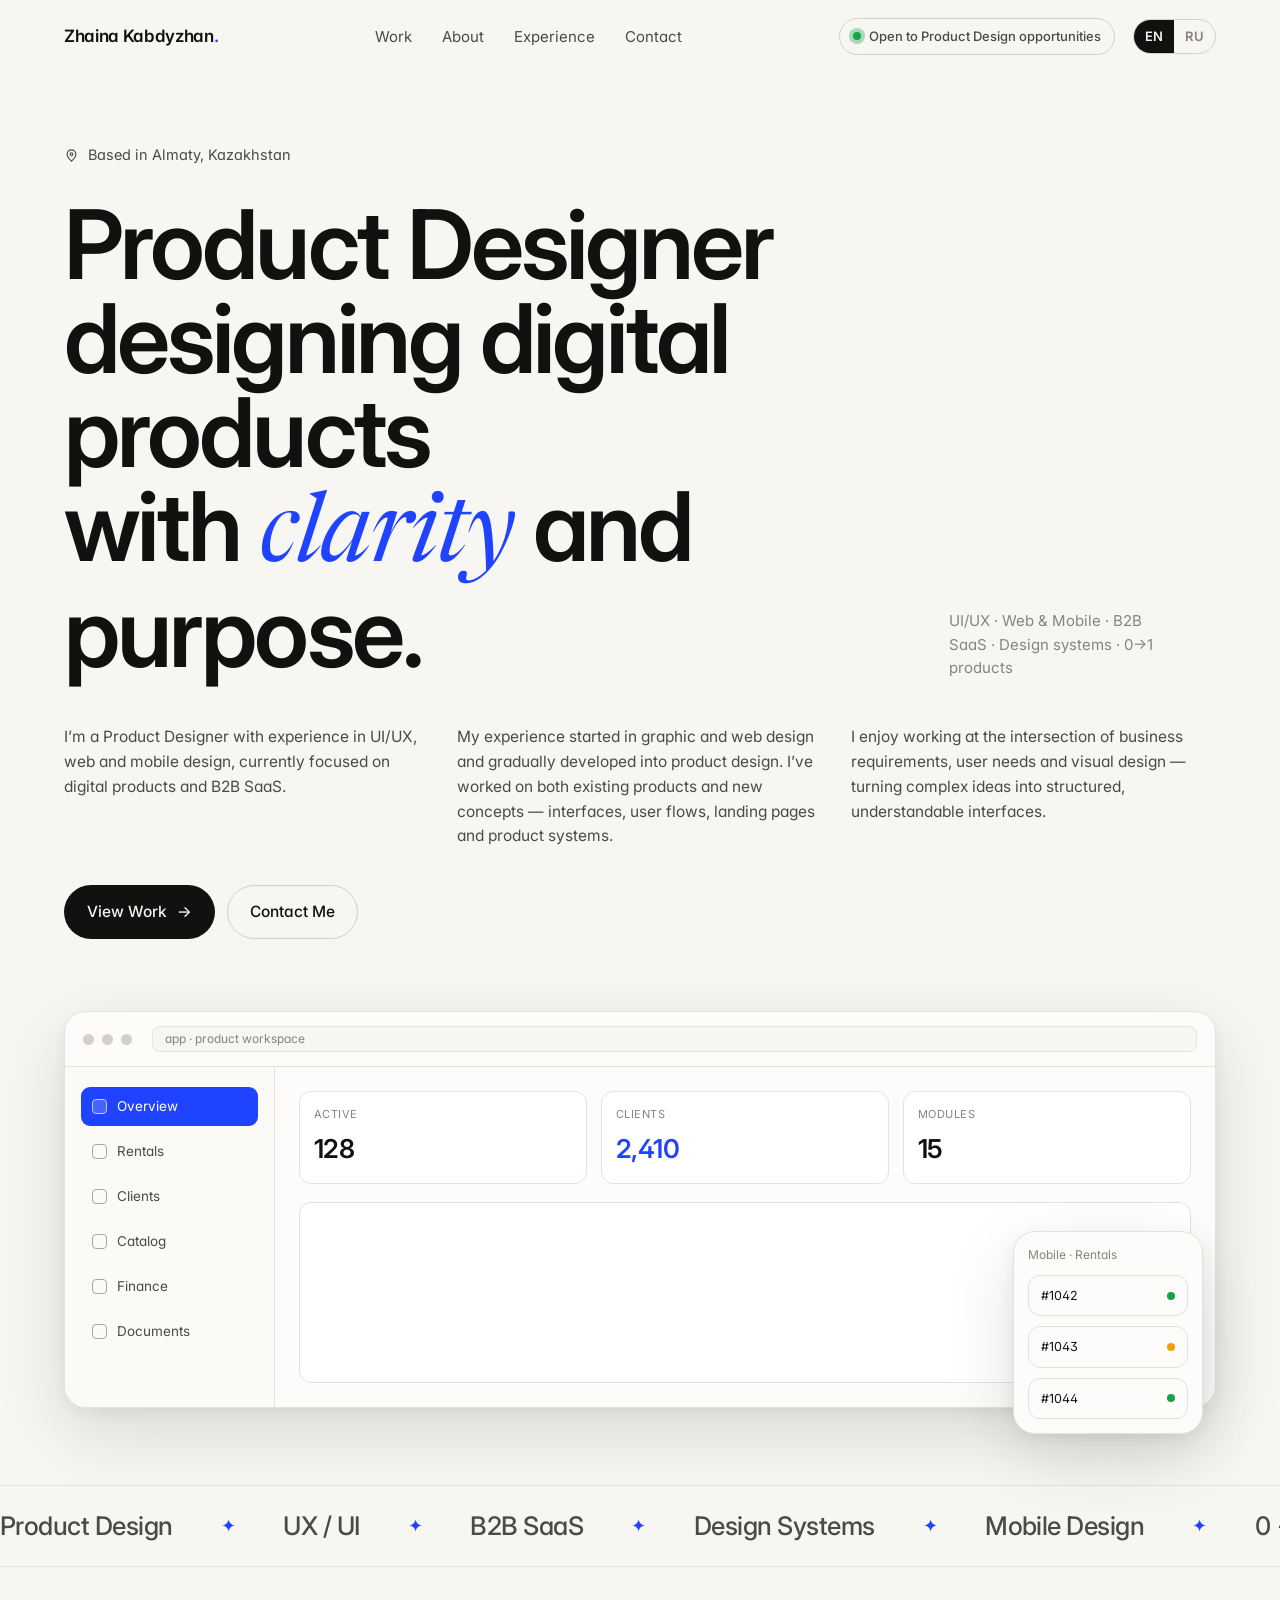
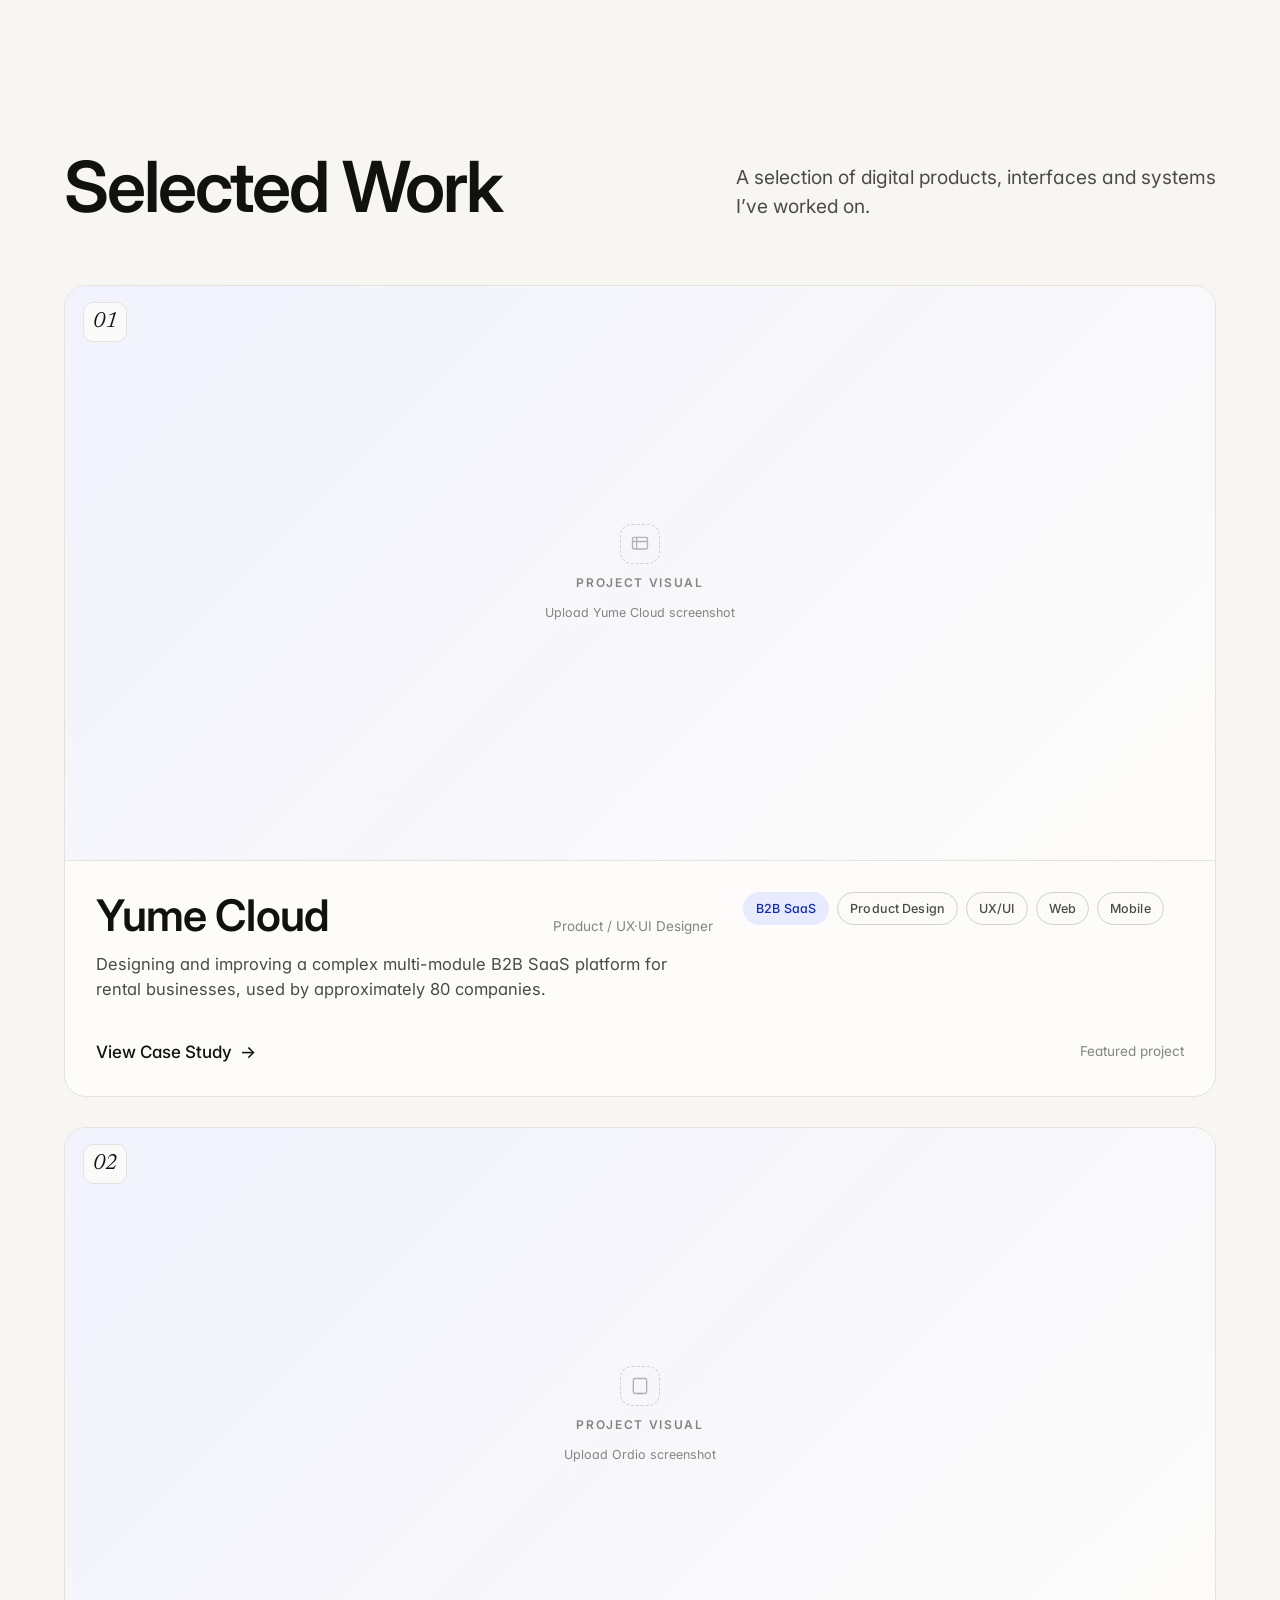
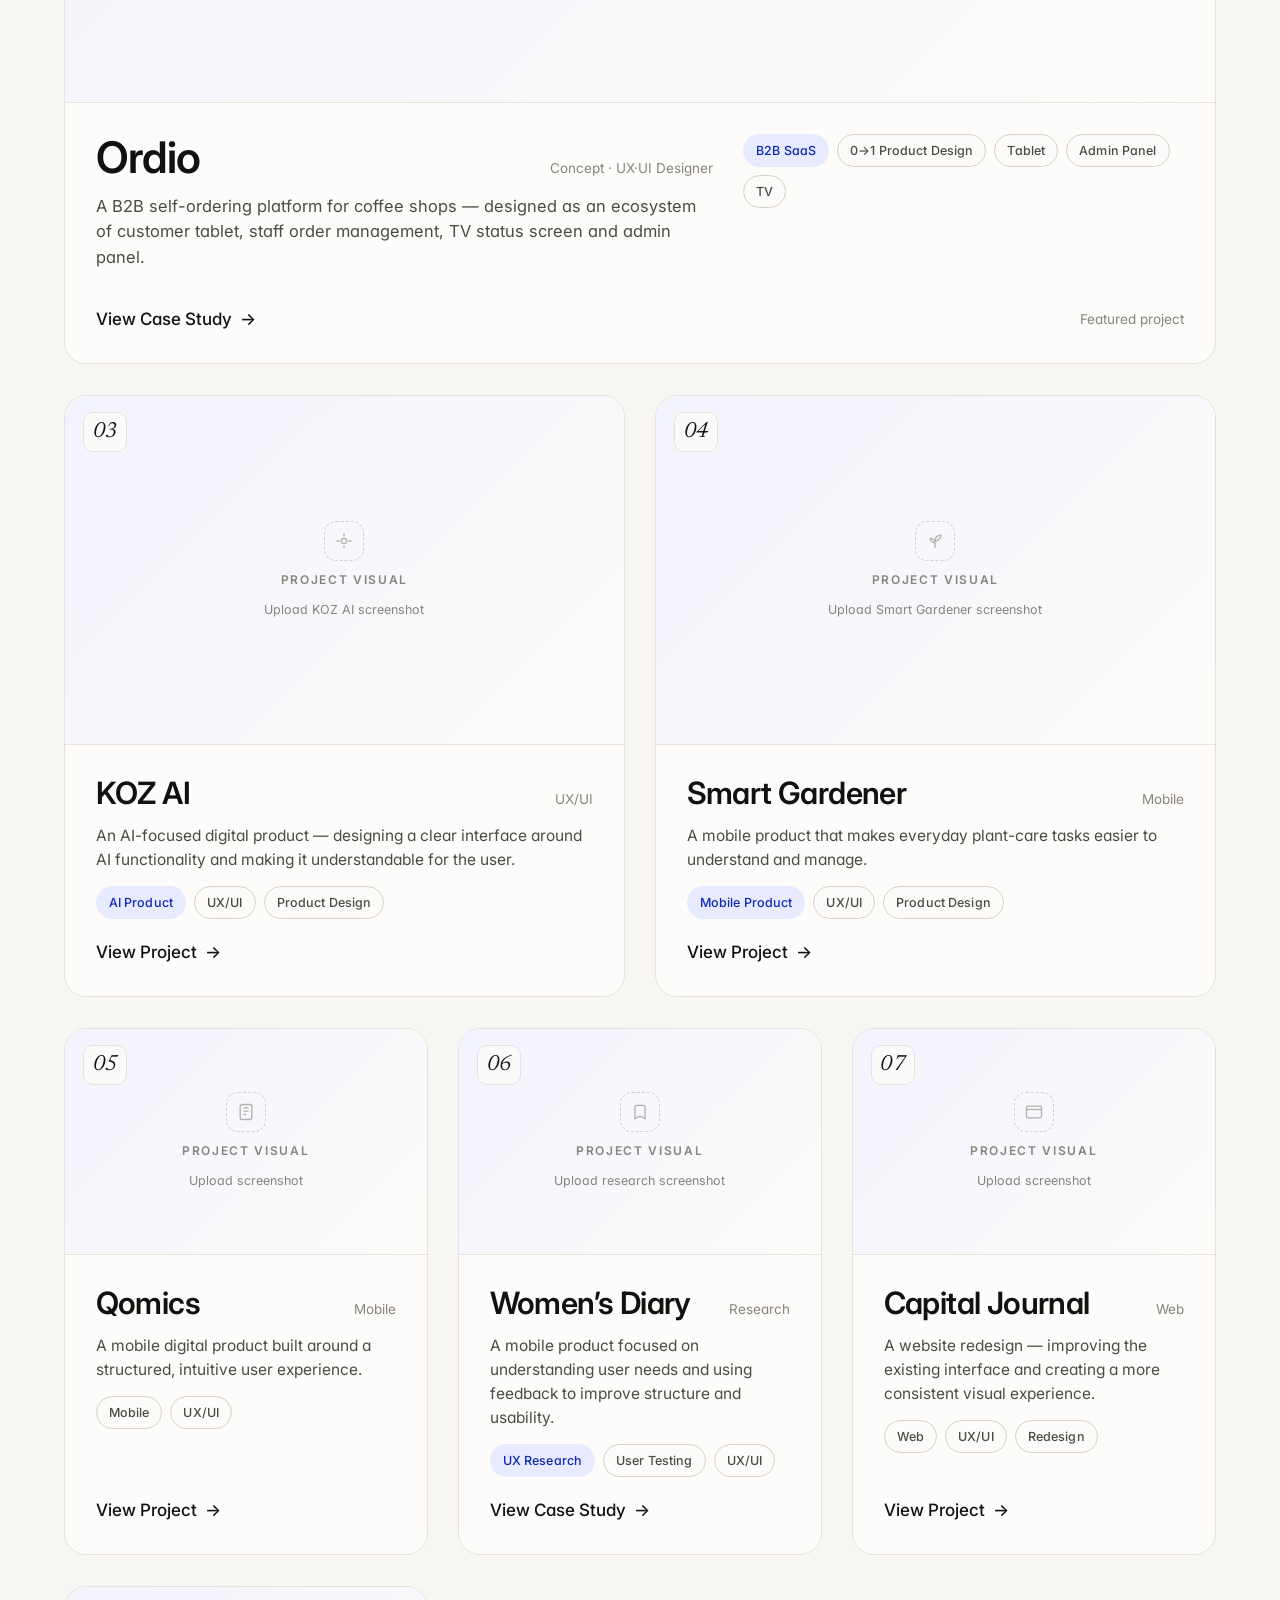
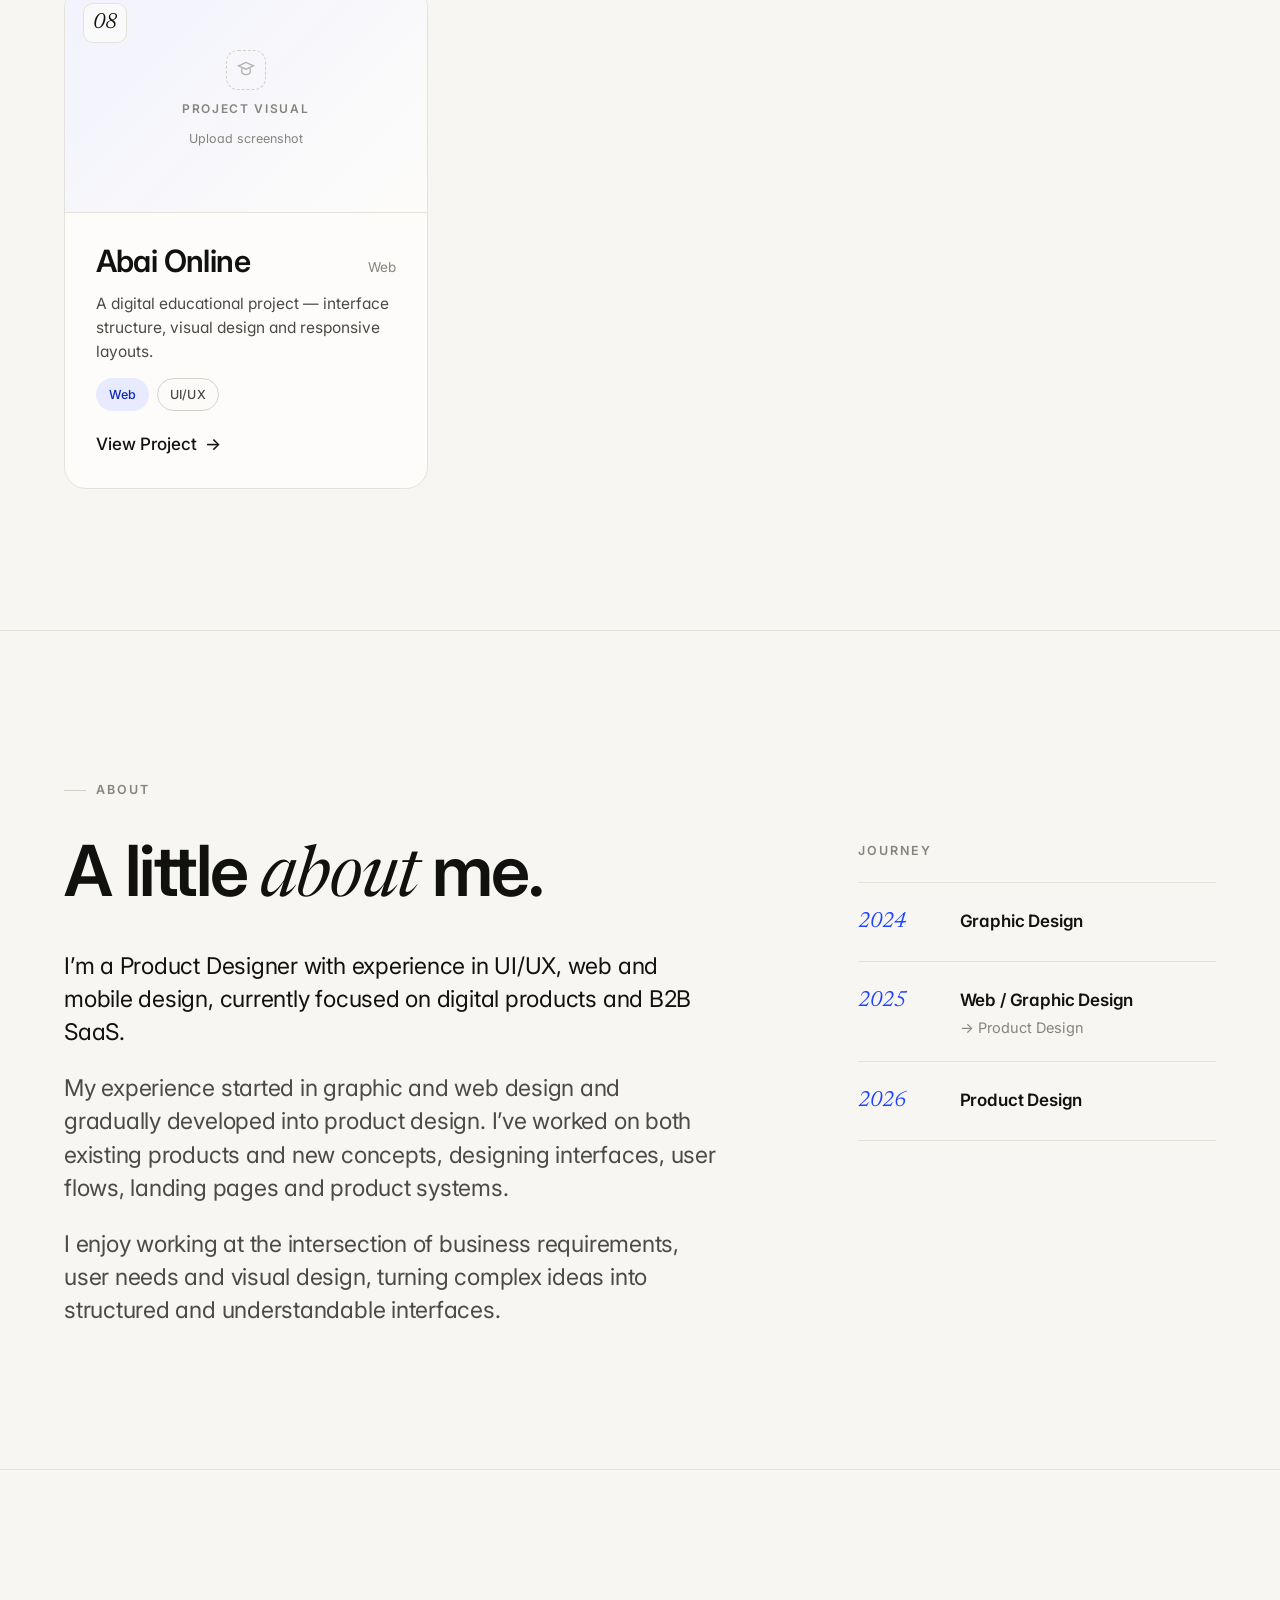
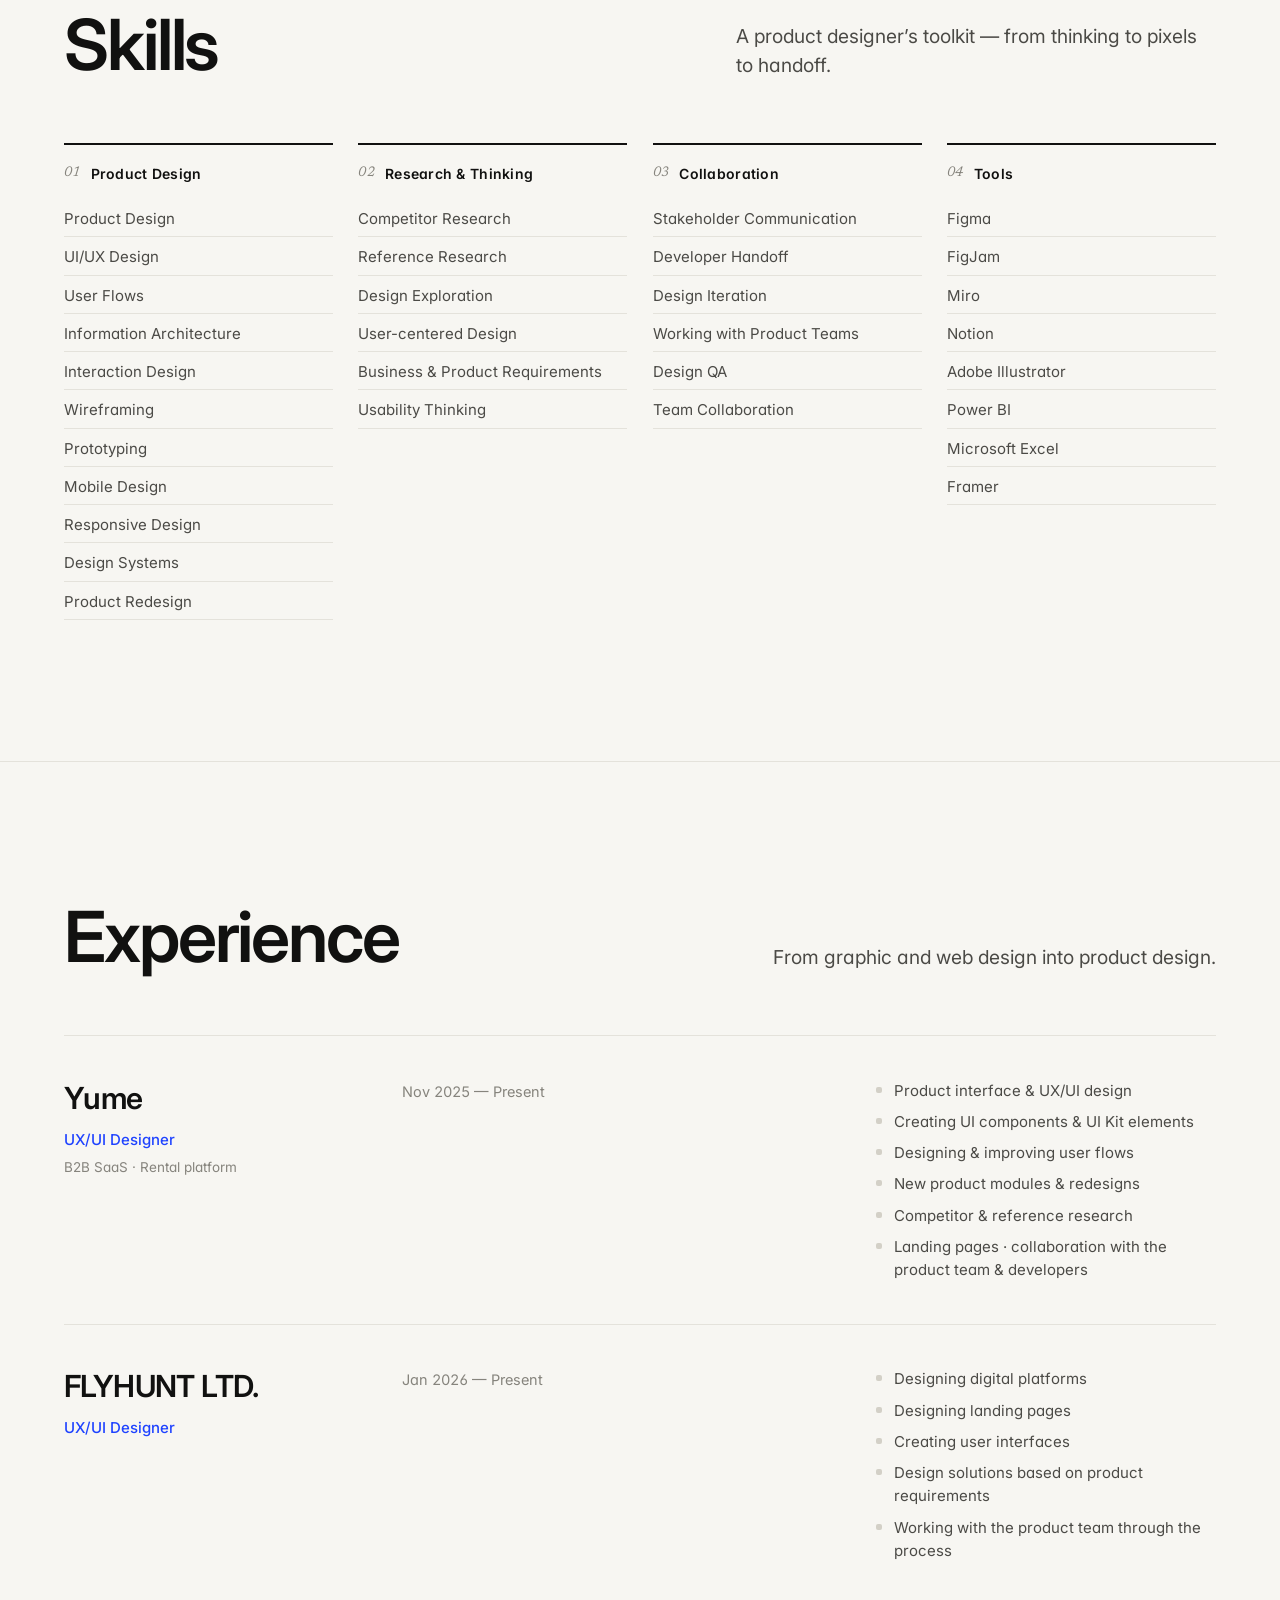
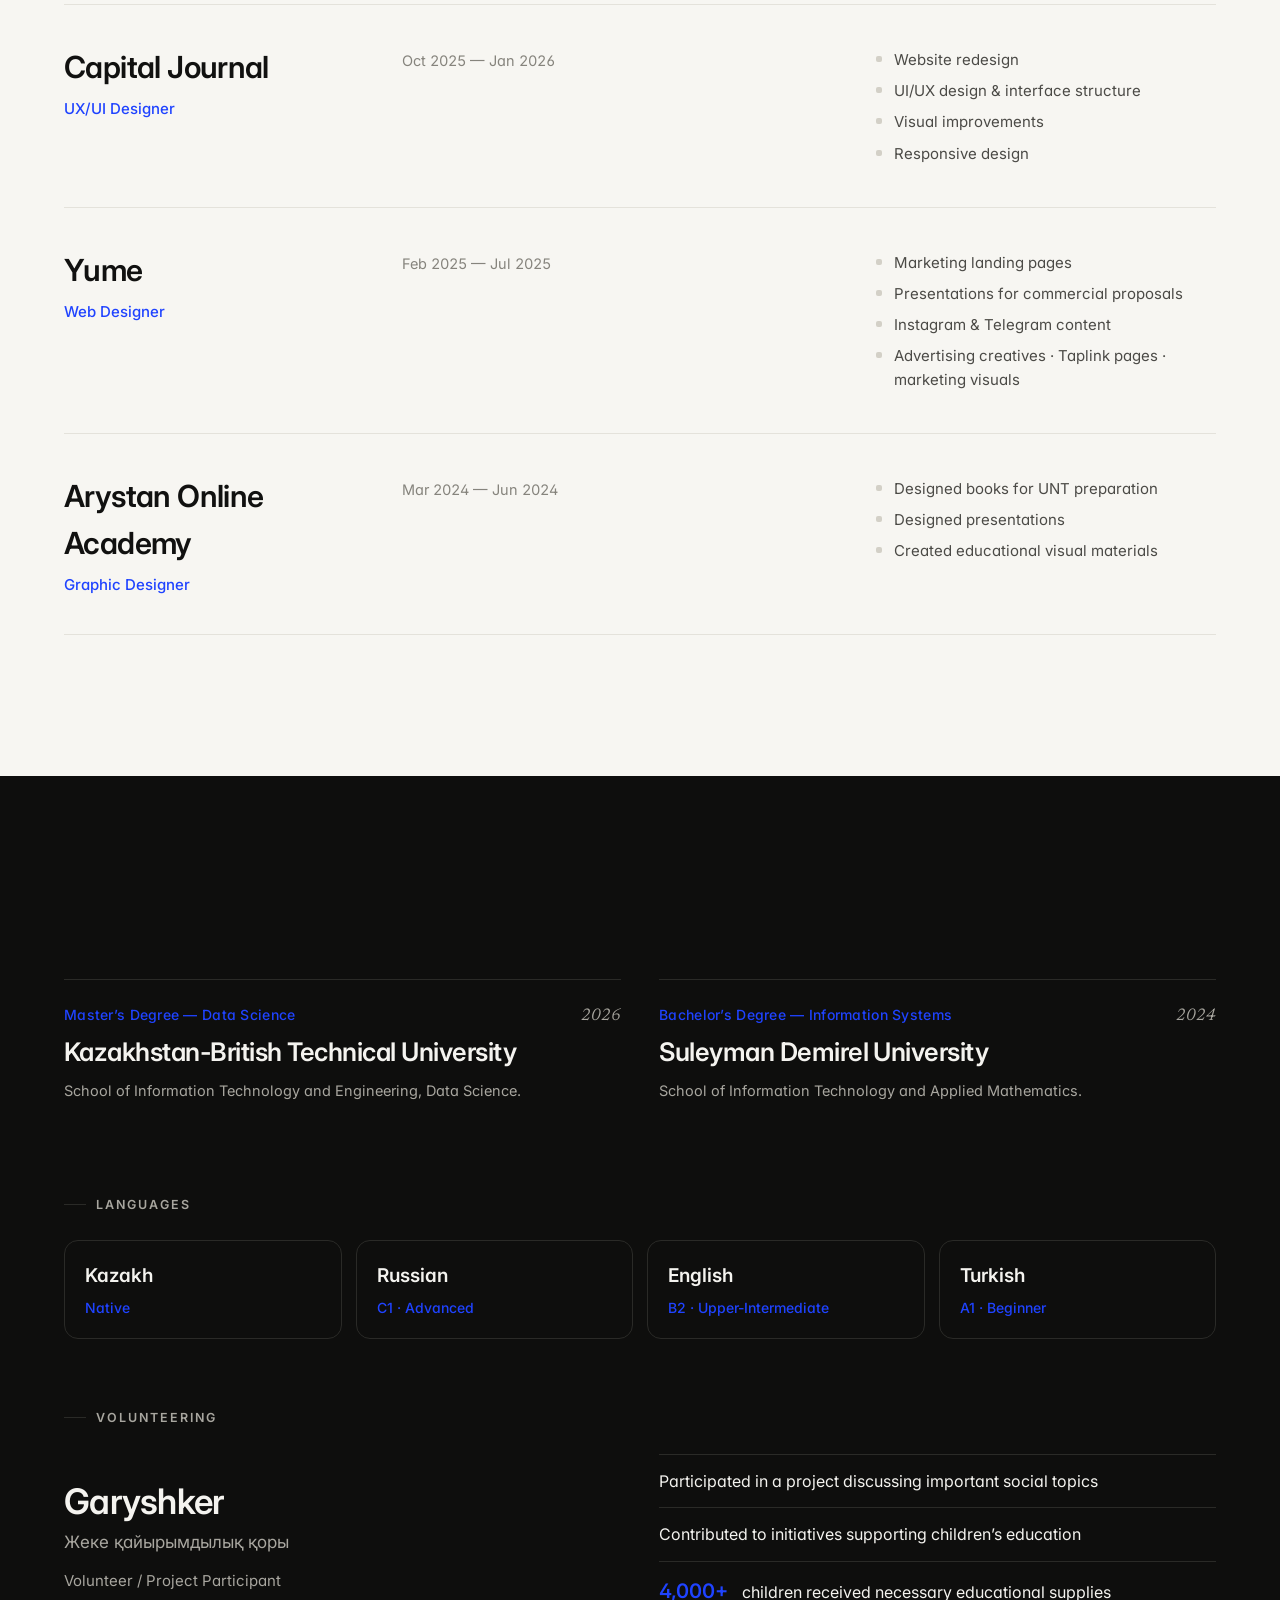
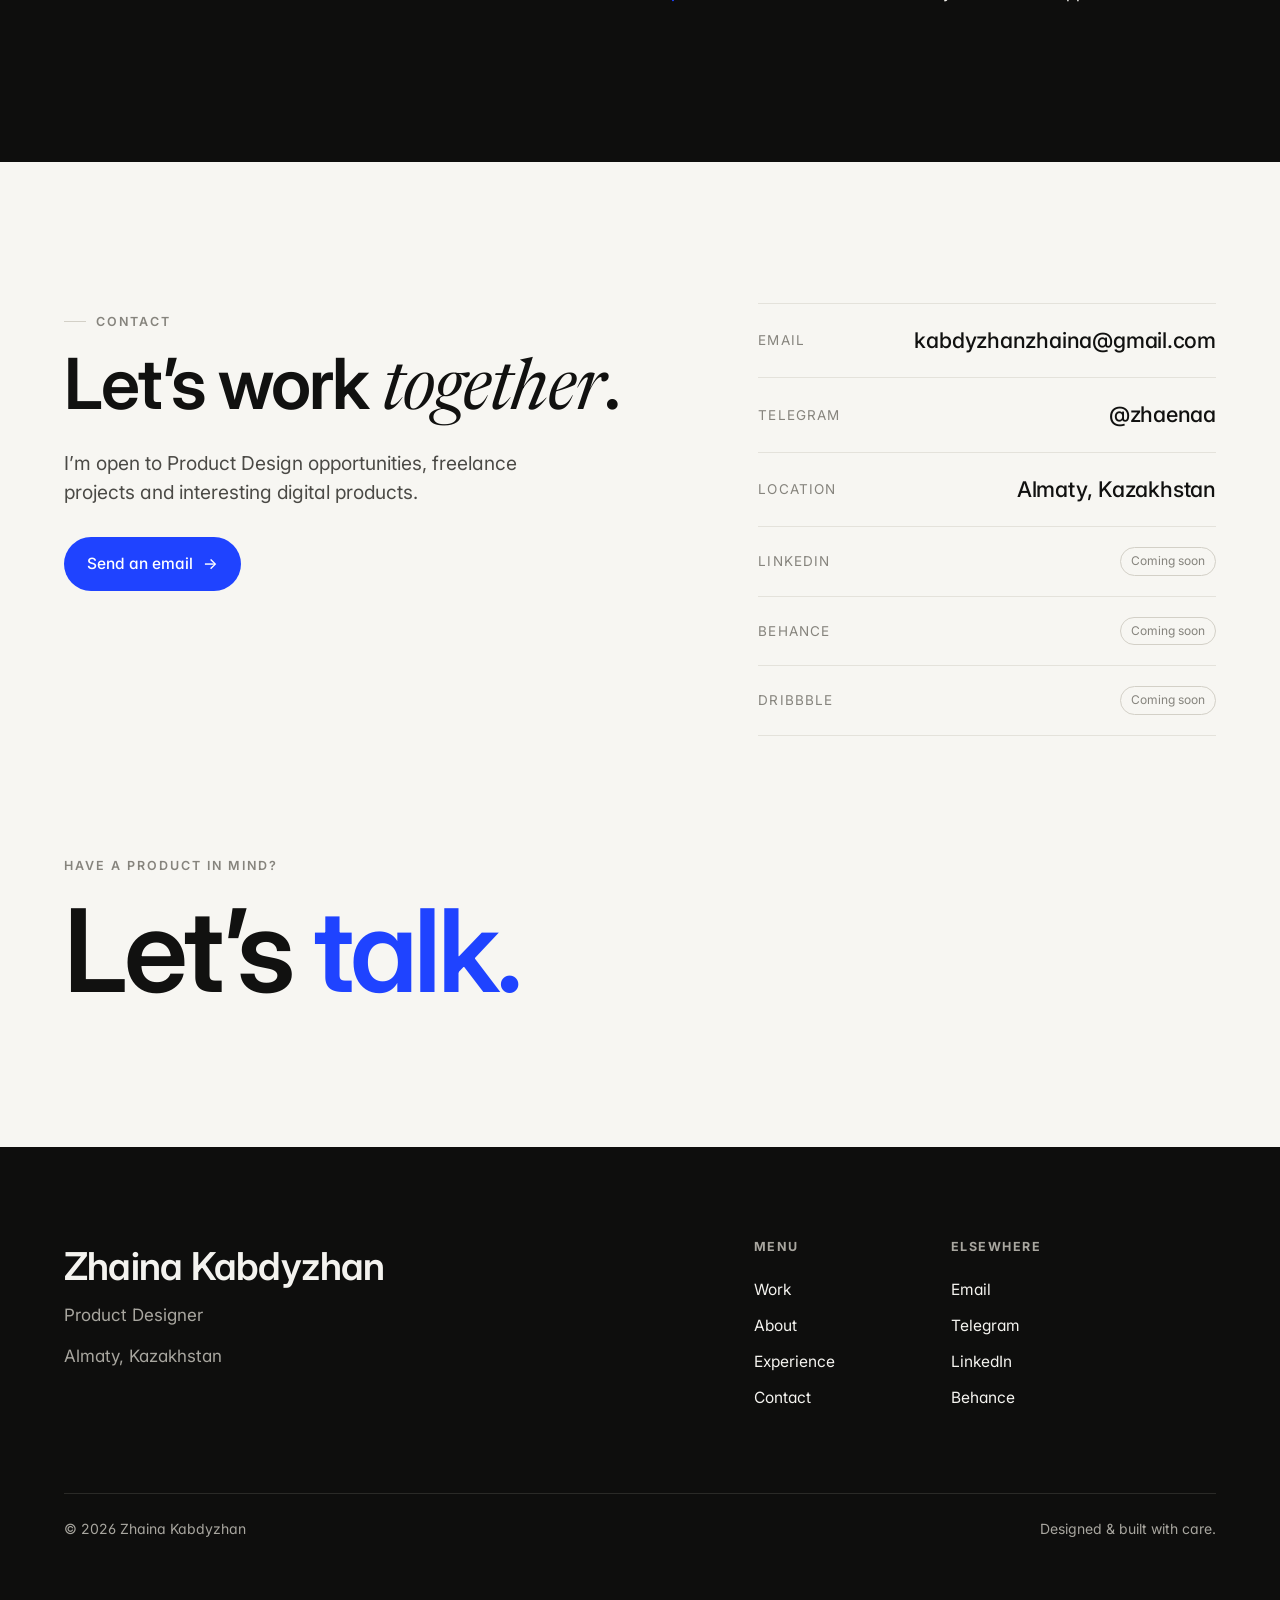
==== index.html @ bf2e6224 "Portfolio site: bilingual EN/RU, hero, selected work, 8 case studies Co-Authored-By: Claude Opus 4.8" ====
<!doctype html>
<html lang="en" data-lang="en">
<head>
<meta charset="utf-8" />
<meta name="viewport" content="width=device-width, initial-scale=1" />
<title>Zhaina Kabdyzhan — Product Designer</title>
<meta name="description" content="Zhaina Kabdyzhan — Product Designer focused on UI/UX, web and mobile products and B2B SaaS. Based in Almaty, Kazakhstan." />
<meta name="theme-color" content="#f7f6f2" />
<meta property="og:title" content="Zhaina Kabdyzhan — Product Designer" />
<meta property="og:description" content="Designing digital products with clarity and purpose. UI/UX, web & mobile, B2B SaaS." />
<meta property="og:type" content="website" />
<link rel="preconnect" href="https://fonts.googleapis.com" />
<link rel="preconnect" href="https://fonts.gstatic.com" crossorigin />
<link href="https://fonts.googleapis.com/css2?family=Inter:opsz,wght@14..32,400;14..32,500;14..32,600;14..32,700&family=Newsreader:ital,opsz,wght@1,6..72,400;1,6..72,500&display=swap" rel="stylesheet" />
<link rel="stylesheet" href="assets/css/styles.css" />
<link rel="icon" href="data:image/svg+xml,%3Csvg xmlns='http://www.w3.org/2000/svg' viewBox='0 0 100 100'%3E%3Crect width='100' height='100' rx='22' fill='%23111110'/%3E%3Ctext x='50' y='68' font-family='Inter,sans-serif' font-size='58' font-weight='600' fill='%231f43ff' text-anchor='middle'%3EZ%3C/text%3E%3C/svg%3E" />
</head>
<body>
<a class="skip" href="#work" lang="en">Skip to content</a>
<a class="skip" href="#work" lang="ru">Перейти к содержимому</a>

<!-- ============ NAV ============ -->
<header class="nav" id="nav">
  <div class="wrap">
    <a class="brand" href="#top" aria-label="Zhaina Kabdyzhan — home">
      <b>Zhaina Kabdyzhan</b><span class="dot">.</span>
    </a>
    <nav class="nav-links" aria-label="Primary">
      <a href="#work"><span lang="en">Work</span><span lang="ru">Работа</span></a>
      <a href="#about"><span lang="en">About</span><span lang="ru">Обо&nbsp;мне</span></a>
      <a href="#experience"><span lang="en">Experience</span><span lang="ru">Опыт</span></a>
      <a href="#contact"><span lang="en">Contact</span><span lang="ru">Контакты</span></a>
    </nav>
    <div class="nav-right">
      <span class="status">
        <span class="pulse"></span>
        <span lang="en">Open to Product Design opportunities</span>
        <span lang="ru">Открыта к предложениям в Product&nbsp;Design</span>
      </span>
      <div class="lang" role="group" aria-label="Language">
        <button data-set-lang="en" class="active" aria-pressed="true">EN</button>
        <button data-set-lang="ru" aria-pressed="false">RU</button>
      </div>
      <button class="nav-toggle" id="navToggle" aria-label="Menu" aria-expanded="false"><span></span></button>
    </div>
  </div>
</header>

<!-- ============ MOBILE MENU ============ -->
<div class="mobile-menu" id="mobileMenu">
  <a href="#work" data-close><span lang="en">Work</span><span lang="ru">Работа</span></a>
  <a href="#about" data-close><span lang="en">About</span><span lang="ru">Обо мне</span></a>
  <a href="#experience" data-close><span lang="en">Experience</span><span lang="ru">Опыт</span></a>
  <a href="#contact" data-close><span lang="en">Contact</span><span lang="ru">Контакты</span></a>
  <div class="mm-meta">
    <span class="status" style="align-self:flex-start"><span class="pulse"></span><span lang="en">Open to Product Design opportunities</span><span lang="ru">Открыта к предложениям в Product Design</span></span>
    <a class="link-u" href="mailto:kabdyzhanzhaina@gmail.com">kabdyzhanzhaina@gmail.com</a>
  </div>
</div>

<main id="top">

  <!-- ============ HERO ============ -->
  <section class="section hero">
    <div class="wrap">
      <div class="grid12">
        <div class="hero-head">
          <span class="hero-loc reveal">
            <svg viewBox="0 0 24 24" fill="none" stroke="currentColor" stroke-width="1.8"><path d="M12 21s-7-6.3-7-11a7 7 0 1 1 14 0c0 4.7-7 11-7 11Z"/><circle cx="12" cy="10" r="2.3"/></svg>
            <span lang="en">Based in Almaty, Kazakhstan</span>
            <span lang="ru">Алматы, Казахстан</span>
          </span>
          <h1 class="display reveal d1">
            <span lang="en">Product Designer<br/>designing digital products<br/>with <span class="serif-it accent">clarity</span> and purpose.</span>
            <span lang="ru">Product-дизайнер,<br/>создающий цифровые продукты<br/>с <span class="serif-it accent">ясностью</span> и смыслом.</span>
          </h1>
        </div>
        <div class="hero-meta reveal d2">
          <p class="muted" style="font-size:15px;max-width:26ch;">
            <span lang="en">UI/UX · Web &amp; Mobile · B2B SaaS · Design systems · 0→1 products</span>
            <span lang="ru">UI/UX · Веб и мобайл · B2B SaaS · Дизайн-системы · Продукты 0→1</span>
          </p>
        </div>
      </div>

      <div class="hero-support">
        <p class="col first reveal d2" lang="en">I’m a Product Designer with experience in UI/UX, web and mobile design, currently focused on digital products and B2B SaaS.</p>
        <p class="col first reveal d2" lang="ru">Я product-дизайнер с опытом в UI/UX, вебе и мобильном дизайне, сейчас сфокусирована на цифровых продуктах и B2B SaaS.</p>

        <p class="col reveal d3" lang="en">My experience started in graphic and web design and gradually developed into product design. I’ve worked on both existing products and new concepts — interfaces, user flows, landing pages and product systems.</p>
        <p class="col reveal d3" lang="ru">Мой путь начался с графического и веб-дизайна и постепенно перерос в продуктовый. Я работала как с существующими продуктами, так и с новыми концепциями — интерфейсы, пользовательские сценарии, лендинги и продуктовые системы.</p>

        <p class="col reveal d4" lang="en">I enjoy working at the intersection of business requirements, user needs and visual design — turning complex ideas into structured, understandable interfaces.</p>
        <p class="col reveal d4" lang="ru">Мне нравится работать на пересечении бизнес-требований, потребностей пользователей и визуального дизайна — превращая сложные идеи в структурные и понятные интерфейсы.</p>
      </div>

      <div class="hero-cta reveal d4">
        <a class="btn btn-primary" href="#work"><span lang="en">View Work</span><span lang="ru">Смотреть работы</span> <span class="arrow">→</span></a>
        <a class="btn btn-ghost" href="#contact"><span lang="en">Contact Me</span><span lang="ru">Связаться</span></a>
      </div>

      <!-- Hero visual: product UI mockup (built, not stock) -->
      <div class="hero-visual reveal d4" aria-hidden="true">
        <div class="mock">
          <div class="mock-bar">
            <span class="d"></span><span class="d"></span><span class="d"></span>
            <span class="addr">app · product workspace</span>
          </div>
          <div class="mock-body">
            <aside class="mock-side">
              <div class="s-item active"><span class="ic"></span> Overview</div>
              <div class="s-item"><span class="ic"></span> Rentals</div>
              <div class="s-item"><span class="ic"></span> Clients</div>
              <div class="s-item"><span class="ic"></span> Catalog</div>
              <div class="s-item"><span class="ic"></span> Finance</div>
              <div class="s-item"><span class="ic"></span> Documents</div>
            </aside>
            <div class="mock-main">
              <div class="mock-kpis">
                <div class="mock-kpi"><div class="k">Active</div><div class="v">128</div></div>
                <div class="mock-kpi"><div class="k">Clients</div><div class="v acc">2,410</div></div>
                <div class="mock-kpi"><div class="k">Modules</div><div class="v">15</div></div>
              </div>
              <div class="mock-chart">
                <span class="bar"></span><span class="bar"></span><span class="bar"></span>
                <span class="bar"></span><span class="bar"></span><span class="bar"></span><span class="bar"></span>
              </div>
            </div>
          </div>
        </div>
        <div class="mock-phone">
          <div class="ph-title">Mobile · Rentals</div>
          <div class="ph-row"><span>#1042</span><span class="st"></span></div>
          <div class="ph-row warn"><span>#1043</span><span class="st"></span></div>
          <div class="ph-row"><span>#1044</span><span class="st"></span></div>
        </div>
      </div>
    </div>
  </section>

  <!-- ============ CAPABILITY STRIP ============ -->
  <div class="strip" aria-hidden="true">
    <div class="strip-track">
      <span class="strip-item">Product Design</span>
      <span class="strip-item">UX / UI</span>
      <span class="strip-item">B2B SaaS</span>
      <span class="strip-item">Design Systems</span>
      <span class="strip-item">Mobile Design</span>
      <span class="strip-item">0 → 1 Products</span>
      <span class="strip-item">Product Design</span>
      <span class="strip-item">UX / UI</span>
      <span class="strip-item">B2B SaaS</span>
      <span class="strip-item">Design Systems</span>
      <span class="strip-item">Mobile Design</span>
      <span class="strip-item">0 → 1 Products</span>
    </div>
  </div>

  <!-- ============ SELECTED WORK ============ -->
  <section class="section" id="work">
    <div class="wrap">
      <div class="work-head">
        <div>
          <span class="eyebrow reveal"><span lang="en">Selected Work</span><span lang="ru">Избранные работы</span></span>
          <h2 class="section-title reveal d1" style="margin-top:16px">
            <span lang="en">Selected Work</span><span lang="ru">Избранные работы</span>
          </h2>
        </div>
        <p class="lead reveal d2">
          <span lang="en">A selection of digital products, interfaces and systems I’ve worked on.</span>
          <span lang="ru">Подборка цифровых продуктов, интерфейсов и систем, над которыми я работала.</span>
        </p>
      </div>

      <div class="work-grid">

        <!-- 01 Yume Cloud — FEATURE -->
        <a class="card feature reveal" href="work/yume.html">
          <div class="card-media">
            <span class="num">01</span>
            <span class="go">↗</span>
            <div class="ph">
              <span class="ph-ic"><svg viewBox="0 0 24 24" fill="none" stroke="currentColor" stroke-width="1.6"><rect x="3" y="4" width="18" height="14" rx="2"/><path d="M3 9h18M8 4v14"/></svg></span>
              <span class="ph-label">Project Visual</span>
              <span class="ph-sub"><span lang="en">Upload Yume Cloud screenshot</span><span lang="ru">Загрузите скриншот Yume Cloud</span></span>
            </div>
          </div>
          <div class="card-body">
            <div>
              <div class="row">
                <h3>Yume Cloud</h3>
                <span class="role"><span lang="en">Product / UX·UI Designer</span><span lang="ru">Product / UX·UI дизайнер</span></span>
              </div>
              <p class="card-desc" style="margin-top:12px">
                <span lang="en">Designing and improving a complex multi-module B2B SaaS platform for rental businesses, used by approximately 80 companies.</span>
                <span lang="ru">Дизайн и развитие сложной многомодульной B2B SaaS-платформы для аренды, которой пользуются около 80 компаний.</span>
              </p>
            </div>
            <div class="tags">
              <span class="tag accent">B2B SaaS</span><span class="tag">Product Design</span><span class="tag">UX/UI</span><span class="tag">Web</span><span class="tag">Mobile</span>
            </div>
            <div class="card-foot">
              <span class="link-u"><span lang="en">View Case Study</span><span lang="ru">Смотреть кейс</span> <span class="arrow">→</span></span>
              <span class="muted" style="font-size:13.5px"><span lang="en">Featured project</span><span lang="ru">Ключевой проект</span></span>
            </div>
          </div>
        </a>

        <!-- 02 Ordio — FEATURE -->
        <a class="card feature reveal" href="work/ordio.html">
          <div class="card-media">
            <span class="num">02</span>
            <span class="go">↗</span>
            <div class="ph">
              <span class="ph-ic"><svg viewBox="0 0 24 24" fill="none" stroke="currentColor" stroke-width="1.6"><rect x="4" y="3" width="16" height="18" rx="2"/><path d="M9 21h6"/></svg></span>
              <span class="ph-label">Project Visual</span>
              <span class="ph-sub"><span lang="en">Upload Ordio screenshot</span><span lang="ru">Загрузите скриншот Ordio</span></span>
            </div>
          </div>
          <div class="card-body">
            <div>
              <div class="row">
                <h3>Ordio</h3>
                <span class="role"><span lang="en">Concept · UX·UI Designer</span><span lang="ru">Концепт · UX·UI дизайнер</span></span>
              </div>
              <p class="card-desc" style="margin-top:12px">
                <span lang="en">A B2B self-ordering platform for coffee shops — designed as an ecosystem of customer tablet, staff order management, TV status screen and admin panel.</span>
                <span lang="ru">B2B-платформа самообслуживания для кофеен — спроектирована как экосистема: планшет клиента, управление заказами, TV-экран статусов и админ-панель.</span>
              </p>
            </div>
            <div class="tags">
              <span class="tag accent">B2B SaaS</span><span class="tag">0→1 Product Design</span><span class="tag">Tablet</span><span class="tag">Admin Panel</span><span class="tag">TV</span>
            </div>
            <div class="card-foot">
              <span class="link-u"><span lang="en">View Case Study</span><span lang="ru">Смотреть кейс</span> <span class="arrow">→</span></span>
              <span class="muted" style="font-size:13.5px"><span lang="en">Featured project</span><span lang="ru">Ключевой проект</span></span>
            </div>
          </div>
        </a>

        <!-- 03 KOZ AI -->
        <a class="card small reveal" href="work/koz-ai.html">
          <div class="card-media">
            <span class="num">03</span><span class="go">↗</span>
            <div class="ph"><span class="ph-ic"><svg viewBox="0 0 24 24" fill="none" stroke="currentColor" stroke-width="1.6"><path d="M12 3v4M12 17v4M3 12h4M17 12h4"/><circle cx="12" cy="12" r="3.2"/></svg></span><span class="ph-label">Project Visual</span><span class="ph-sub"><span lang="en">Upload KOZ AI screenshot</span><span lang="ru">Загрузите скриншот KOZ AI</span></span></div>
          </div>
          <div class="card-body">
            <div class="row"><h3>KOZ AI</h3><span class="role">UX/UI</span></div>
            <p class="card-desc"><span lang="en">An AI-focused digital product — designing a clear interface around AI functionality and making it understandable for the user.</span><span lang="ru">Цифровой продукт на базе ИИ — понятный интерфейс вокруг AI-функциональности, доступный для пользователя.</span></p>
            <div class="tags"><span class="tag accent">AI Product</span><span class="tag">UX/UI</span><span class="tag">Product Design</span></div>
            <div class="card-foot"><span class="link-u"><span lang="en">View Project</span><span lang="ru">Смотреть проект</span> <span class="arrow">→</span></span></div>
          </div>
        </a>

        <!-- 04 Smart Gardener -->
        <a class="card small reveal" href="work/smart-gardener.html">
          <div class="card-media">
            <span class="num">04</span><span class="go">↗</span>
            <div class="ph"><span class="ph-ic"><svg viewBox="0 0 24 24" fill="none" stroke="currentColor" stroke-width="1.6"><path d="M12 20v-8M12 12c0-4 3-7 7-7 0 4-3 7-7 7Zm0 2c0-3-2.5-5-5.5-5 0 3 2.5 5 5.5 5Z"/></svg></span><span class="ph-label">Project Visual</span><span class="ph-sub"><span lang="en">Upload Smart Gardener screenshot</span><span lang="ru">Загрузите скриншот Smart Gardener</span></span></div>
          </div>
          <div class="card-body">
            <div class="row"><h3>Smart Gardener</h3><span class="role">Mobile</span></div>
            <p class="card-desc"><span lang="en">A mobile product that makes everyday plant-care tasks easier to understand and manage.</span><span lang="ru">Мобильный продукт, который делает ежедневный уход за растениями понятнее и удобнее.</span></p>
            <div class="tags"><span class="tag accent">Mobile Product</span><span class="tag">UX/UI</span><span class="tag">Product Design</span></div>
            <div class="card-foot"><span class="link-u"><span lang="en">View Project</span><span lang="ru">Смотреть проект</span> <span class="arrow">→</span></span></div>
          </div>
        </a>

        <!-- 05 Qomics -->
        <a class="card third reveal" href="work/qomics.html">
          <div class="card-media">
            <span class="num">05</span><span class="go">↗</span>
            <div class="ph"><span class="ph-ic"><svg viewBox="0 0 24 24" fill="none" stroke="currentColor" stroke-width="1.6"><rect x="5" y="3" width="14" height="18" rx="2.5"/><path d="M9 7h6M9 11h6M9 15h3"/></svg></span><span class="ph-label">Project Visual</span><span class="ph-sub"><span lang="en">Upload screenshot</span><span lang="ru">Загрузите скриншот</span></span></div>
          </div>
          <div class="card-body">
            <div class="row"><h3>Qomics</h3><span class="role">Mobile</span></div>
            <p class="card-desc"><span lang="en">A mobile digital product built around a structured, intuitive user experience.</span><span lang="ru">Мобильный продукт с продуманным и интуитивным пользовательским опытом.</span></p>
            <div class="tags"><span class="tag">Mobile</span><span class="tag">UX/UI</span></div>
            <div class="card-foot"><span class="link-u"><span lang="en">View Project</span><span lang="ru">Смотреть проект</span> <span class="arrow">→</span></span></div>
          </div>
        </a>

        <!-- 06 Women's Diary -->
        <a class="card third reveal" href="work/womens-diary.html">
          <div class="card-media">
            <span class="num">06</span><span class="go">↗</span>
            <div class="ph"><span class="ph-ic"><svg viewBox="0 0 24 24" fill="none" stroke="currentColor" stroke-width="1.6"><path d="M7 4h10a1 1 0 0 1 1 1v15l-6-3-6 3V5a1 1 0 0 1 1-1Z"/></svg></span><span class="ph-label">Project Visual</span><span class="ph-sub"><span lang="en">Upload research screenshot</span><span lang="ru">Загрузите скриншот исследования</span></span></div>
          </div>
          <div class="card-body">
            <div class="row"><h3>Women’s Diary</h3><span class="role">Research</span></div>
            <p class="card-desc"><span lang="en">A mobile product focused on understanding user needs and using feedback to improve structure and usability.</span><span lang="ru">Мобильный продукт с фокусом на потребностях пользователей и улучшении структуры на основе обратной связи.</span></p>
            <div class="tags"><span class="tag accent">UX Research</span><span class="tag">User Testing</span><span class="tag">UX/UI</span></div>
            <div class="card-foot"><span class="link-u"><span lang="en">View Case Study</span><span lang="ru">Смотреть кейс</span> <span class="arrow">→</span></span></div>
          </div>
        </a>

        <!-- 07 Capital Journal -->
        <a class="card third reveal" href="work/capital-journal.html">
          <div class="card-media">
            <span class="num">07</span><span class="go">↗</span>
            <div class="ph"><span class="ph-ic"><svg viewBox="0 0 24 24" fill="none" stroke="currentColor" stroke-width="1.6"><rect x="3" y="5" width="18" height="14" rx="2"/><path d="M3 9h18"/></svg></span><span class="ph-label">Project Visual</span><span class="ph-sub"><span lang="en">Upload screenshot</span><span lang="ru">Загрузите скриншот</span></span></div>
          </div>
          <div class="card-body">
            <div class="row"><h3>Capital Journal</h3><span class="role">Web</span></div>
            <p class="card-desc"><span lang="en">A website redesign — improving the existing interface and creating a more consistent visual experience.</span><span lang="ru">Редизайн сайта — улучшение существующего интерфейса и более консистентный визуальный опыт.</span></p>
            <div class="tags"><span class="tag">Web</span><span class="tag">UX/UI</span><span class="tag">Redesign</span></div>
            <div class="card-foot"><span class="link-u"><span lang="en">View Project</span><span lang="ru">Смотреть проект</span> <span class="arrow">→</span></span></div>
          </div>
        </a>

        <!-- 08 Abai Online -->
        <a class="card third reveal" href="work/abai-online.html">
          <div class="card-media">
            <span class="num">08</span><span class="go">↗</span>
            <div class="ph"><span class="ph-ic"><svg viewBox="0 0 24 24" fill="none" stroke="currentColor" stroke-width="1.6"><path d="M3 7l9-4 9 4-9 4-9-4Z"/><path d="M7 10v5c0 1 2.5 2.5 5 2.5S17 16 17 15v-5"/></svg></span><span class="ph-label">Project Visual</span><span class="ph-sub"><span lang="en">Upload screenshot</span><span lang="ru">Загрузите скриншот</span></span></div>
          </div>
          <div class="card-body">
            <div class="row"><h3>Abai Online</h3><span class="role">Web</span></div>
            <p class="card-desc"><span lang="en">A digital educational project — interface structure, visual design and responsive layouts.</span><span lang="ru">Цифровой образовательный проект — структура интерфейса, визуальный дизайн и адаптив.</span></p>
            <div class="tags"><span class="tag accent">Web</span><span class="tag">UI/UX</span></div>
            <div class="card-foot"><span class="link-u"><span lang="en">View Project</span><span lang="ru">Смотреть проект</span> <span class="arrow">→</span></span></div>
          </div>
        </a>

      </div>
    </div>
  </section>

  <!-- ============ ABOUT ============ -->
  <section class="section" id="about" style="border-top:1px solid var(--line)">
    <div class="wrap">
      <span class="eyebrow reveal"><span lang="en">About</span><span lang="ru">Обо мне</span></span>
      <div class="about-grid" style="margin-top:36px">
        <div class="about-copy">
          <h2 class="section-title reveal d1" style="margin-bottom:36px">
            <span lang="en">A little <span class="serif-it">about</span> me.</span>
            <span lang="ru">Немного <span class="serif-it">обо мне</span>.</span>
          </h2>
          <div class="reveal d2">
            <p lang="en">I’m a Product Designer with experience in UI/UX, web and mobile design, currently focused on digital products and B2B SaaS.</p>
            <p lang="ru">Я product-дизайнер с опытом в UI/UX, вебе и мобильном дизайне, сейчас сфокусирована на цифровых продуктах и B2B SaaS.</p>

            <p lang="en">My experience started in graphic and web design and gradually developed into product design. I’ve worked on both existing products and new concepts, designing interfaces, user flows, landing pages and product systems.</p>
            <p lang="ru">Мой путь начался с графического и веб-дизайна и постепенно перерос в продуктовый. Я работала как с существующими продуктами, так и с новыми концепциями — интерфейсы, пользовательские сценарии, лендинги и продуктовые системы.</p>

            <p lang="en">I enjoy working at the intersection of business requirements, user needs and visual design, turning complex ideas into structured and understandable interfaces.</p>
            <p lang="ru">Мне нравится работать на пересечении бизнес-требований, потребностей пользователей и визуального дизайна, превращая сложные идеи в структурные и понятные интерфейсы.</p>
          </div>
        </div>
        <div class="about-side reveal d2">
          <span class="eyebrow no-line" style="margin-bottom:8px"><span lang="en">Journey</span><span lang="ru">Путь</span></span>
          <div class="timeline" style="margin-top:14px">
            <div class="tl-item">
              <span class="tl-year">2024</span>
              <div class="tl-body"><div class="t"><span lang="en">Graphic Design</span><span lang="ru">Графический дизайн</span></div></div>
            </div>
            <div class="tl-item">
              <span class="tl-year">2025</span>
              <div class="tl-body">
                <div class="t"><span lang="en">Web / Graphic Design</span><span lang="ru">Веб / графический дизайн</span></div>
                <div class="s">→ <span lang="en">Product Design</span><span lang="ru">Product Design</span></div>
              </div>
            </div>
            <div class="tl-item">
              <span class="tl-year">2026</span>
              <div class="tl-body"><div class="t">Product Design</div></div>
            </div>
          </div>
        </div>
      </div>
    </div>
  </section>

  <!-- ============ SKILLS ============ -->
  <section class="section" style="border-top:1px solid var(--line)">
    <div class="wrap">
      <div class="work-head">
        <h2 class="section-title reveal"><span lang="en">Skills</span><span lang="ru">Навыки</span></h2>
        <p class="lead reveal d1"><span lang="en">A product designer’s toolkit — from thinking to pixels to handoff.</span><span lang="ru">Инструментарий продуктового дизайнера — от мышления до пикселей и хендоффа.</span></p>
      </div>
      <div class="skills-grid">
        <div class="skill-cat reveal">
          <h4><span class="n">01</span> <span lang="en">Product Design</span><span lang="ru">Продуктовый дизайн</span></h4>
          <ul>
            <li><span lang="en">Product Design</span><span lang="ru">Product Design</span></li>
            <li><span lang="en">UI/UX Design</span><span lang="ru">UI/UX дизайн</span></li>
            <li><span lang="en">User Flows</span><span lang="ru">Пользовательские сценарии</span></li>
            <li><span lang="en">Information Architecture</span><span lang="ru">Информационная архитектура</span></li>
            <li><span lang="en">Interaction Design</span><span lang="ru">Дизайн взаимодействия</span></li>
            <li><span lang="en">Wireframing</span><span lang="ru">Вайрфреймы</span></li>
            <li><span lang="en">Prototyping</span><span lang="ru">Прототипирование</span></li>
            <li><span lang="en">Mobile Design</span><span lang="ru">Мобильный дизайн</span></li>
            <li><span lang="en">Responsive Design</span><span lang="ru">Адаптивный дизайн</span></li>
            <li><span lang="en">Design Systems</span><span lang="ru">Дизайн-системы</span></li>
            <li><span lang="en">Product Redesign</span><span lang="ru">Редизайн продукта</span></li>
          </ul>
        </div>
        <div class="skill-cat reveal d1">
          <h4><span class="n">02</span> <span lang="en">Research &amp; Thinking</span><span lang="ru">Исследования и мышление</span></h4>
          <ul>
            <li><span lang="en">Competitor Research</span><span lang="ru">Анализ конкурентов</span></li>
            <li><span lang="en">Reference Research</span><span lang="ru">Поиск референсов</span></li>
            <li><span lang="en">Design Exploration</span><span lang="ru">Дизайн-исследование</span></li>
            <li><span lang="en">User-centered Design</span><span lang="ru">Дизайн вокруг пользователя</span></li>
            <li><span lang="en">Business &amp; Product Requirements</span><span lang="ru">Бизнес- и продуктовые требования</span></li>
            <li><span lang="en">Usability Thinking</span><span lang="ru">Мышление об удобстве</span></li>
          </ul>
        </div>
        <div class="skill-cat reveal d2">
          <h4><span class="n">03</span> <span lang="en">Collaboration</span><span lang="ru">Коммуникация</span></h4>
          <ul>
            <li><span lang="en">Stakeholder Communication</span><span lang="ru">Работа со стейкхолдерами</span></li>
            <li><span lang="en">Developer Handoff</span><span lang="ru">Хендофф разработчикам</span></li>
            <li><span lang="en">Design Iteration</span><span lang="ru">Итерации дизайна</span></li>
            <li><span lang="en">Working with Product Teams</span><span lang="ru">Работа с продуктовыми командами</span></li>
            <li><span lang="en">Design QA</span><span lang="ru">Дизайн-QA</span></li>
            <li><span lang="en">Team Collaboration</span><span lang="ru">Командная работа</span></li>
          </ul>
        </div>
        <div class="skill-cat reveal d3">
          <h4><span class="n">04</span> <span lang="en">Tools</span><span lang="ru">Инструменты</span></h4>
          <ul>
            <li>Figma</li><li>FigJam</li><li>Miro</li><li>Notion</li>
            <li>Adobe Illustrator</li><li>Power BI</li><li>Microsoft Excel</li><li>Framer</li>
          </ul>
        </div>
      </div>
    </div>
  </section>

  <!-- ============ EXPERIENCE ============ -->
  <section class="section" id="experience" style="border-top:1px solid var(--line)">
    <div class="wrap">
      <div class="work-head">
        <h2 class="section-title reveal"><span lang="en">Experience</span><span lang="ru">Опыт работы</span></h2>
        <p class="lead reveal d1"><span lang="en">From graphic and web design into product design.</span><span lang="ru">От графического и веб-дизайна к продуктовому.</span></p>
      </div>
      <div class="exp-list">

        <article class="exp reveal">
          <div class="exp-co">
            <span class="co">Yume</span>
            <span class="role">UX/UI Designer</span>
            <span class="muted" style="font-size:13.5px"><span lang="en">B2B SaaS · Rental platform</span><span lang="ru">B2B SaaS · Платформа аренды</span></span>
          </div>
          <div class="exp-when">Nov 2025 — <span lang="en">Present</span><span lang="ru">н.в.</span></div>
          <ul class="exp-what">
            <li><span lang="en">Product interface &amp; UX/UI design</span><span lang="ru">Дизайн интерфейсов и UX/UI продукта</span></li>
            <li><span lang="en">Creating UI components &amp; UI Kit elements</span><span lang="ru">UI-компоненты и элементы UI Kit</span></li>
            <li><span lang="en">Designing &amp; improving user flows</span><span lang="ru">Проектирование и улучшение сценариев</span></li>
            <li><span lang="en">New product modules &amp; redesigns</span><span lang="ru">Новые модули и редизайн интерфейсов</span></li>
            <li><span lang="en">Competitor &amp; reference research</span><span lang="ru">Анализ конкурентов и референсов</span></li>
            <li><span lang="en">Landing pages · collaboration with the product team &amp; developers</span><span lang="ru">Лендинги · работа с продуктовой командой и разработчиками</span></li>
          </ul>
        </article>

        <article class="exp reveal">
          <div class="exp-co">
            <span class="co">FLYHUNT LTD.</span>
            <span class="role">UX/UI Designer</span>
          </div>
          <div class="exp-when">Jan 2026 — <span lang="en">Present</span><span lang="ru">н.в.</span></div>
          <ul class="exp-what">
            <li><span lang="en">Designing digital platforms</span><span lang="ru">Дизайн цифровых платформ</span></li>
            <li><span lang="en">Designing landing pages</span><span lang="ru">Дизайн лендингов</span></li>
            <li><span lang="en">Creating user interfaces</span><span lang="ru">Создание пользовательских интерфейсов</span></li>
            <li><span lang="en">Design solutions based on product requirements</span><span lang="ru">Решения на основе продуктовых требований</span></li>
            <li><span lang="en">Working with the product team through the process</span><span lang="ru">Работа с продуктовой командой на всех этапах</span></li>
          </ul>
        </article>

        <article class="exp reveal">
          <div class="exp-co">
            <span class="co">Capital Journal</span>
            <span class="role">UX/UI Designer</span>
          </div>
          <div class="exp-when">Oct 2025 — Jan 2026</div>
          <ul class="exp-what">
            <li><span lang="en">Website redesign</span><span lang="ru">Редизайн сайта</span></li>
            <li><span lang="en">UI/UX design &amp; interface structure</span><span lang="ru">UI/UX и структура интерфейса</span></li>
            <li><span lang="en">Visual improvements</span><span lang="ru">Визуальные улучшения</span></li>
            <li><span lang="en">Responsive design</span><span lang="ru">Адаптивный дизайн</span></li>
          </ul>
        </article>

        <article class="exp reveal">
          <div class="exp-co">
            <span class="co">Yume</span>
            <span class="role">Web Designer</span>
          </div>
          <div class="exp-when">Feb 2025 — Jul 2025</div>
          <ul class="exp-what">
            <li><span lang="en">Marketing landing pages</span><span lang="ru">Маркетинговые лендинги</span></li>
            <li><span lang="en">Presentations for commercial proposals</span><span lang="ru">Презентации для коммерческих предложений</span></li>
            <li><span lang="en">Instagram &amp; Telegram content</span><span lang="ru">Контент для Instagram и Telegram</span></li>
            <li><span lang="en">Advertising creatives · Taplink pages · marketing visuals</span><span lang="ru">Рекламные креативы · Taplink · маркетинговые визуалы</span></li>
          </ul>
        </article>

        <article class="exp reveal">
          <div class="exp-co">
            <span class="co">Arystan Online Academy</span>
            <span class="role">Graphic Designer</span>
          </div>
          <div class="exp-when">Mar 2024 — Jun 2024</div>
          <ul class="exp-what">
            <li><span lang="en">Designed books for UNT preparation</span><span lang="ru">Оформление книг для подготовки к ЕНТ</span></li>
            <li><span lang="en">Designed presentations</span><span lang="ru">Дизайн презентаций</span></li>
            <li><span lang="en">Created educational visual materials</span><span lang="ru">Образовательные визуальные материалы</span></li>
          </ul>
        </article>

      </div>
    </div>
  </section>

  <!-- ============ EDUCATION / LANGUAGES / VOLUNTEER (dark) ============ -->
  <section class="section dark">
    <div class="wrap stack-l">

      <div>
        <span class="eyebrow reveal"><span lang="en">Education</span><span lang="ru">Образование</span></span>
        <div class="edu-grid" style="margin-top:34px">
          <div class="edu-col reveal d1">
            <div class="edu-item">
              <span class="yr">2026</span>
              <div class="deg"><span lang="en">Master’s Degree — Data Science</span><span lang="ru">Магистратура — Data Science</span></div>
              <div class="sch">Kazakhstan-British Technical University</div>
              <div class="meta"><span lang="en">School of Information Technology and Engineering, Data Science.</span><span lang="ru">Школа информационных технологий и инженерии, Data Science.</span></div>
            </div>
          </div>
          <div class="edu-col reveal d2">
            <div class="edu-item">
              <span class="yr">2024</span>
              <div class="deg"><span lang="en">Bachelor’s Degree — Information Systems</span><span lang="ru">Бакалавриат — Информационные системы</span></div>
              <div class="sch">Suleyman Demirel University</div>
              <div class="meta"><span lang="en">School of Information Technology and Applied Mathematics.</span><span lang="ru">Школа информационных технологий и прикладной математики.</span></div>
            </div>
          </div>
        </div>
      </div>

      <div>
        <span class="eyebrow reveal"><span lang="en">Languages</span><span lang="ru">Языки</span></span>
        <div class="lang-cards" style="margin-top:26px">
          <div class="lang-card reveal"><span class="lg"><span lang="en">Kazakh</span><span lang="ru">Казахский</span></span><span class="lv"><span lang="en">Native</span><span lang="ru">Родной</span></span></div>
          <div class="lang-card reveal d1"><span class="lg"><span lang="en">Russian</span><span lang="ru">Русский</span></span><span class="lv">C1 · <span lang="en">Advanced</span><span lang="ru">Продвинутый</span></span></div>
          <div class="lang-card reveal d2"><span class="lg"><span lang="en">English</span><span lang="ru">Английский</span></span><span class="lv">B2 · <span lang="en">Upper-Intermediate</span><span lang="ru">Выше среднего</span></span></div>
          <div class="lang-card reveal d3"><span class="lg"><span lang="en">Turkish</span><span lang="ru">Турецкий</span></span><span class="lv">A1 · <span lang="en">Beginner</span><span lang="ru">Начальный</span></span></div>
        </div>
      </div>

      <div>
        <span class="eyebrow reveal"><span lang="en">Volunteering</span><span lang="ru">Волонтёрство</span></span>
        <div class="vol" style="margin-top:26px">
          <div class="vol-head reveal d1">
            <h3 style="font-size:clamp(1.5rem,3vw,2.2rem)">Garyshker</h3>
            <p class="muted" style="margin-top:8px">Жеке қайырымдылық қоры</p>
            <p class="muted" style="margin-top:14px;font-size:15px"><span lang="en">Volunteer / Project Participant</span><span lang="ru">Волонтёр / участник проекта</span></p>
          </div>
          <ul class="vol-body reveal d2">
            <li><span lang="en">Participated in a project discussing important social topics</span><span lang="ru">Участвовала в проекте по обсуждению важных социальных тем</span></li>
            <li><span lang="en">Contributed to initiatives supporting children’s education</span><span lang="ru">Вносила вклад в инициативы по поддержке детского образования</span></li>
            <li><span class="big">4,000+</span> <span lang="en">children received necessary educational supplies</span><span lang="ru">детей получили необходимые учебные материалы</span></li>
          </ul>
        </div>
      </div>

    </div>
  </section>

  <!-- ============ CONTACT ============ -->
  <section class="section" id="contact">
    <div class="wrap">
      <div class="contact-grid">
        <div class="contact-left">
          <span class="eyebrow reveal"><span lang="en">Contact</span><span lang="ru">Контакты</span></span>
          <h2 class="section-title reveal d1" style="margin-top:18px">
            <span lang="en">Let’s work <span class="serif-it">together</span>.</span>
            <span lang="ru">Давайте работать <span class="serif-it">вместе</span>.</span>
          </h2>
          <p class="lead reveal d2" style="margin-top:22px;max-width:44ch">
            <span lang="en">I’m open to Product Design opportunities, freelance projects and interesting digital products.</span>
            <span lang="ru">Я открыта к предложениям в Product Design, фриланс-проектам и интересным цифровым продуктам.</span>
          </p>
          <div class="reveal d3" style="margin-top:30px">
            <a class="btn btn-accent" href="mailto:kabdyzhanzhaina@gmail.com"><span lang="en">Send an email</span><span lang="ru">Написать письмо</span> <span class="arrow">→</span></a>
          </div>
        </div>

        <div class="contact-right reveal d2">
          <div class="contact-list">
            <a class="contact-row" href="mailto:kabdyzhanzhaina@gmail.com">
              <span class="l">Email</span><span class="v">kabdyzhanzhaina@gmail.com</span>
            </a>
            <a class="contact-row" href="https://t.me/zhaenaa" target="_blank" rel="noopener">
              <span class="l">Telegram</span><span class="v">@zhaenaa</span>
            </a>
            <div class="contact-row">
              <span class="l"><span lang="en">Location</span><span lang="ru">Локация</span></span><span class="v"><span lang="en">Almaty, Kazakhstan</span><span lang="ru">Алматы, Казахстан</span></span>
            </div>
            <a class="contact-row" href="#" aria-disabled="true">
              <span class="l">LinkedIn</span><span class="soon"><span lang="en">Coming soon</span><span lang="ru">Скоро</span></span>
            </a>
            <a class="contact-row" href="#" aria-disabled="true">
              <span class="l">Behance</span><span class="soon"><span lang="en">Coming soon</span><span lang="ru">Скоро</span></span>
            </a>
            <a class="contact-row" href="#" aria-disabled="true">
              <span class="l">Dribbble</span><span class="soon"><span lang="en">Coming soon</span><span lang="ru">Скоро</span></span>
            </a>
          </div>
        </div>
      </div>

      <div class="cta-big reveal">
        <p class="eyebrow no-line" style="margin-bottom:18px"><span lang="en">Have a product in mind?</span><span lang="ru">Есть продукт на примете?</span></p>
        <h2 class="display">
          <span lang="en">Let’s <a href="mailto:kabdyzhanzhaina@gmail.com">talk.</a></span>
          <span lang="ru">Давайте <a href="mailto:kabdyzhanzhaina@gmail.com">поговорим.</a></span>
        </h2>
      </div>
    </div>
  </section>

</main>

<!-- ============ FOOTER ============ -->
<footer class="footer">
  <div class="wrap">
    <div class="footer-grid">
      <div class="f-brand">
        <div class="n">Zhaina Kabdyzhan</div>
        <div class="r">Product Designer</div>
        <div class="r" style="margin-top:14px"><span lang="en">Almaty, Kazakhstan</span><span lang="ru">Алматы, Казахстан</span></div>
      </div>
      <div class="f-links">
        <h5><span lang="en">Menu</span><span lang="ru">Меню</span></h5>
        <a href="#work"><span lang="en">Work</span><span lang="ru">Работа</span></a>
        <a href="#about"><span lang="en">About</span><span lang="ru">Обо мне</span></a>
        <a href="#experience"><span lang="en">Experience</span><span lang="ru">Опыт</span></a>
        <a href="#contact"><span lang="en">Contact</span><span lang="ru">Контакты</span></a>
      </div>
      <div class="f-meta">
        <h5><span lang="en">Elsewhere</span><span lang="ru">Связь</span></h5>
        <a href="mailto:kabdyzhanzhaina@gmail.com">Email</a>
        <a href="https://t.me/zhaenaa" target="_blank" rel="noopener">Telegram</a>
        <a href="#" aria-disabled="true">LinkedIn</a>
        <a href="#" aria-disabled="true">Behance</a>
      </div>
    </div>
    <div class="footer-base">
      <span>© 2026 Zhaina Kabdyzhan</span>
      <span><span lang="en">Designed &amp; built with care.</span><span lang="ru">Спроектировано и собрано с заботой.</span></span>
    </div>
  </div>
</footer>

<script src="assets/js/main.js"></script>
</body>
</html>
---- assets/css/styles.css ----
/* =========================================================
   ZHAINA KABDYZHAN — Product Designer Portfolio
   Design system
   ========================================================= */

/* ---------- Design tokens ---------- */
:root {
  /* Surfaces */
  --bg: #f7f6f2;          /* warm off-white */
  --bg-elev: #fdfcfa;     /* raised surface / cards */
  --bg-invert: #0e0e0d;   /* near-black sections */
  --panel: #ffffff;

  /* Ink */
  --ink: #111110;         /* primary text, near-black */
  --ink-2: #4b4a46;       /* secondary */
  --ink-3: #86847d;       /* tertiary / captions */
  --ink-inv: #f4f3ef;     /* text on dark */
  --ink-inv-2: #a8a69f;

  /* Accent — sophisticated electric cobalt (no purple) */
  --accent: #1f43ff;
  --accent-press: #143bff;
  --accent-soft: #e8ebff;
  --accent-ink: #0d2bb8;

  /* Lines & shadow */
  --line: #e4e2db;
  --line-strong: #d3d0c7;
  --line-inv: #2a2a27;
  --shadow-sm: 0 1px 2px rgba(17,17,16,.05), 0 2px 8px rgba(17,17,16,.04);
  --shadow-md: 0 8px 30px rgba(17,17,16,.08), 0 2px 8px rgba(17,17,16,.04);
  --shadow-lg: 0 24px 70px rgba(17,17,16,.12), 0 6px 18px rgba(17,17,16,.06);

  /* Type */
  --font: "Inter", -apple-system, BlinkMacSystemFont, "Segoe UI", Roboto, Helvetica, Arial, sans-serif;
  --serif: "Newsreader", Georgia, "Times New Roman", serif;

  /* Layout */
  --maxw: 1320px;
  --gutter: clamp(20px, 5vw, 64px);
  --radius: 14px;
  --radius-lg: 22px;
  --radius-sm: 10px;

  /* Motion */
  --ease: cubic-bezier(.22, 1, .36, 1);
  --ease-out: cubic-bezier(.16, 1, .3, 1);
  --dur: .5s;

  --nav-h: 74px;
}

/* ---------- Reset ---------- */
*, *::before, *::after { box-sizing: border-box; }
* { margin: 0; padding: 0; }
html { -webkit-text-size-adjust: 100%; scroll-behavior: smooth; }
@media (prefers-reduced-motion: reduce) {
  html { scroll-behavior: auto; }
  *, *::before, *::after { animation-duration: .001ms !important; transition-duration: .001ms !important; }
}

body {
  font-family: var(--font);
  background: var(--bg);
  color: var(--ink);
  line-height: 1.55;
  font-size: 17px;
  -webkit-font-smoothing: antialiased;
  -moz-osx-font-smoothing: grayscale;
  font-feature-settings: "cv11", "ss01";
  overflow-x: hidden;
}

img, svg, video { display: block; max-width: 100%; }
a { color: inherit; text-decoration: none; }
button { font: inherit; color: inherit; cursor: pointer; background: none; border: none; }
ul { list-style: none; }
::selection { background: var(--accent); color: #fff; }

/* ---------- i18n: language toggle ---------- */
html[data-lang="en"] [lang="ru"] { display: none !important; }
html[data-lang="ru"] [lang="en"] { display: none !important; }

/* ---------- Layout helpers ---------- */
.wrap { max-width: var(--maxw); margin-inline: auto; padding-inline: var(--gutter); }
.grid12 { display: grid; grid-template-columns: repeat(12, 1fr); gap: clamp(16px, 2.2vw, 28px); }
.section { padding-block: clamp(72px, 11vw, 160px); position: relative; }
.divider { border: 0; border-top: 1px solid var(--line); }

/* ---------- Typography ---------- */
.eyebrow {
  font-size: 12.5px;
  font-weight: 600;
  letter-spacing: .16em;
  text-transform: uppercase;
  color: var(--ink-3);
  display: inline-flex;
  align-items: center;
  gap: 10px;
}
.eyebrow::before {
  content: "";
  width: 22px; height: 1px;
  background: var(--line-strong);
}
.eyebrow.no-line::before { display: none; }

.display {
  font-weight: 600;
  letter-spacing: -0.03em;
  line-height: 0.98;
  font-size: clamp(2.6rem, 7.5vw, 6.6rem);
}
h2.section-title {
  font-weight: 600;
  letter-spacing: -0.03em;
  line-height: 0.98;
  font-size: clamp(2.1rem, 5.6vw, 4.4rem);
}
h3 { font-weight: 600; letter-spacing: -0.02em; line-height: 1.1; font-size: clamp(1.35rem, 2.4vw, 2rem); }
.lead { font-size: clamp(1.05rem, 1.5vw, 1.3rem); color: var(--ink-2); line-height: 1.5; }
.serif-it { font-family: var(--serif); font-style: italic; font-weight: 400; letter-spacing: -0.01em; }
.muted { color: var(--ink-3); }

/* ---------- Buttons ---------- */
.btn {
  display: inline-flex; align-items: center; gap: 10px;
  padding: 14px 22px;
  border-radius: 100px;
  font-weight: 500; font-size: 15.5px;
  border: 1px solid transparent;
  transition: transform .35s var(--ease), background .3s var(--ease), color .3s, border-color .3s;
  will-change: transform;
}
.btn .arrow { transition: transform .4s var(--ease); }
.btn:hover .arrow { transform: translateX(4px); }
.btn-primary { background: var(--ink); color: var(--ink-inv); }
.btn-primary:hover { background: var(--accent); transform: translateY(-2px); }
.btn-ghost { border-color: var(--line-strong); color: var(--ink); }
.btn-ghost:hover { border-color: var(--ink); transform: translateY(-2px); }
.btn-accent { background: var(--accent); color: #fff; }
.btn-accent:hover { background: var(--accent-press); transform: translateY(-2px); }

/* Animated text link */
.link-u {
  position: relative; display: inline-flex; align-items: center; gap: 8px;
  font-weight: 500;
}
.link-u::after {
  content: ""; position: absolute; left: 0; bottom: -3px;
  width: 100%; height: 1.5px; background: currentColor;
  transform: scaleX(0); transform-origin: right;
  transition: transform .45s var(--ease);
}
.link-u:hover::after { transform: scaleX(1); transform-origin: left; }

/* ---------- Chips / tags ---------- */
.tags { display: flex; flex-wrap: wrap; gap: 8px; }
.tag {
  font-size: 12.5px; font-weight: 500; letter-spacing: .01em;
  padding: 6px 12px; border-radius: 100px;
  border: 1px solid var(--line-strong); color: var(--ink-2);
  background: color-mix(in srgb, var(--bg-elev) 60%, transparent);
}
.tag.accent { border-color: transparent; background: var(--accent-soft); color: var(--accent-ink); }

/* =========================================================
   NAVIGATION
   ========================================================= */
.nav {
  position: fixed; inset: 0 0 auto 0; z-index: 100;
  height: var(--nav-h);
  display: flex; align-items: center;
  transition: height .4s var(--ease), background .4s var(--ease), border-color .4s, backdrop-filter .4s;
  border-bottom: 1px solid transparent;
}
.nav.scrolled {
  height: 60px;
  background: color-mix(in srgb, var(--bg) 82%, transparent);
  backdrop-filter: saturate(180%) blur(14px);
  -webkit-backdrop-filter: saturate(180%) blur(14px);
  border-bottom: 1px solid var(--line);
}
.nav .wrap { width: 100%; display: flex; align-items: center; justify-content: space-between; gap: 20px; }
.brand { font-weight: 600; letter-spacing: -0.02em; font-size: 17px; white-space: nowrap; }
.brand b { font-weight: 600; }
.brand .dot { color: var(--accent); }

.nav-links { display: flex; align-items: center; gap: 30px; }
.nav-links a { font-size: 15px; color: var(--ink-2); transition: color .25s; position: relative; }
.nav-links a:hover { color: var(--ink); }
.nav-links a::after {
  content: ""; position: absolute; left: 0; bottom: -6px; height: 1.5px; width: 100%;
  background: var(--ink); transform: scaleX(0); transform-origin: right; transition: transform .4s var(--ease);
}
.nav-links a:hover::after { transform: scaleX(1); transform-origin: left; }

.nav-right { display: flex; align-items: center; gap: 18px; }

.status {
  display: inline-flex; align-items: center; gap: 8px;
  font-size: 13px; color: var(--ink-2); font-weight: 500;
  padding: 7px 13px; border: 1px solid var(--line-strong); border-radius: 100px;
  white-space: nowrap;
}
.status .pulse {
  width: 8px; height: 8px; border-radius: 50%; background: #16a34a; position: relative;
}
.status .pulse::after {
  content: ""; position: absolute; inset: -4px; border-radius: 50%;
  background: #16a34a; opacity: .35; animation: pulse 2s var(--ease) infinite;
}
@keyframes pulse { 0%{transform:scale(.6);opacity:.5} 100%{transform:scale(1.8);opacity:0} }

/* language switch */
.lang {
  display: inline-flex; border: 1px solid var(--line-strong); border-radius: 100px; overflow: hidden;
  font-size: 13px; font-weight: 600;
}
.lang button { padding: 6px 11px; color: var(--ink-3); transition: color .25s, background .25s; letter-spacing: .02em; }
.lang button.active { background: var(--ink); color: var(--ink-inv); }

.nav-toggle { display: none; width: 42px; height: 42px; border: 1px solid var(--line-strong); border-radius: 12px; align-items: center; justify-content: center; }
.nav-toggle span { position: relative; width: 18px; height: 1.5px; background: var(--ink); transition: .3s; }
.nav-toggle span::before, .nav-toggle span::after { content: ""; position: absolute; left: 0; width: 18px; height: 1.5px; background: var(--ink); transition: .3s var(--ease); }
.nav-toggle span::before { top: -6px; }
.nav-toggle span::after { top: 6px; }
body.menu-open .nav-toggle span { background: transparent; }
body.menu-open .nav-toggle span::before { top: 0; transform: rotate(45deg); }
body.menu-open .nav-toggle span::after { top: 0; transform: rotate(-45deg); }

/* mobile menu */
.mobile-menu {
  position: fixed; inset: 0; z-index: 90; background: var(--bg);
  display: flex; flex-direction: column; justify-content: center; gap: 6px;
  padding: var(--gutter);
  transform: translateY(-100%); transition: transform .5s var(--ease);
  visibility: hidden;
}
body.menu-open .mobile-menu { transform: translateY(0); visibility: visible; }
.mobile-menu a { font-size: clamp(2rem, 9vw, 3rem); font-weight: 600; letter-spacing: -0.03em; padding-block: 6px; }
.mobile-menu .mm-meta { margin-top: 34px; display: flex; flex-direction: column; gap: 14px; color: var(--ink-2); font-size: 15px; }

/* =========================================================
   HERO
   ========================================================= */
.hero { padding-top: calc(var(--nav-h) + clamp(28px, 6vw, 70px)); padding-bottom: clamp(40px, 6vw, 80px); }
.hero .grid12 { align-items: end; }
.hero-head { grid-column: 1 / 9; }
.hero .display { margin-top: 22px; }
.hero .display .accent { color: var(--accent); }
.hero-meta { grid-column: 10 / 13; align-self: end; }
@media (max-width: 980px){ .hero-head{grid-column:1/13} .hero-meta{grid-column:1/13} }

.hero-loc { display: inline-flex; align-items: center; gap: 9px; font-size: 14.5px; color: var(--ink-2); margin-bottom: 8px; }
.hero-loc svg { width: 15px; height: 15px; }
.hero-support { margin-top: clamp(30px, 4vw, 46px); display: grid; grid-template-columns: repeat(12,1fr); gap: clamp(16px,2.2vw,28px); }
.hero-support .col { grid-column: span 4; color: var(--ink-2); font-size: 15.5px; line-height: 1.6; }
.hero-support .col.first { grid-column: 1 / 5; }
@media (max-width: 860px){ .hero-support .col, .hero-support .col.first { grid-column: 1/13; } }

.hero-cta { margin-top: 36px; display: flex; flex-wrap: wrap; gap: 12px; align-items: center; }

/* Hero visual — mini product UI mockup (not stock) */
.hero-visual {
  grid-column: 1 / 13; margin-top: clamp(40px, 6vw, 72px);
  position: relative;
}
.mock {
  border: 1px solid var(--line); border-radius: var(--radius-lg);
  background: var(--bg-elev); box-shadow: var(--shadow-lg); overflow: hidden;
  position: relative;
}
.mock-bar { display: flex; align-items: center; gap: 8px; padding: 14px 18px; border-bottom: 1px solid var(--line); }
.mock-bar .d { width: 11px; height: 11px; border-radius: 50%; background: var(--line-strong); }
.mock-bar .addr { margin-left: 12px; flex: 1; height: 26px; border-radius: 8px; background: var(--bg); border: 1px solid var(--line); display: flex; align-items: center; padding: 0 12px; font-size: 12px; color: var(--ink-3); }
.mock-body { display: grid; grid-template-columns: 210px 1fr; min-height: 340px; }
.mock-side { border-right: 1px solid var(--line); padding: 20px 16px; display: flex; flex-direction: column; gap: 6px; background: color-mix(in srgb, var(--bg) 40%, var(--bg-elev)); }
.mock-side .s-item { display: flex; align-items: center; gap: 10px; padding: 9px 11px; border-radius: 9px; font-size: 13.5px; color: var(--ink-2); }
.mock-side .s-item .ic { width: 15px; height: 15px; border-radius: 4px; border: 1.5px solid var(--ink-3); opacity: .7; }
.mock-side .s-item.active { background: var(--accent); color: #fff; }
.mock-side .s-item.active .ic { border-color: #fff; background: rgba(255,255,255,.25); }
.mock-main { padding: 24px; display: flex; flex-direction: column; gap: 18px; }
.mock-kpis { display: grid; grid-template-columns: repeat(3,1fr); gap: 14px; }
.mock-kpi { border: 1px solid var(--line); border-radius: 12px; padding: 14px; background: var(--panel); }
.mock-kpi .k { font-size: 11px; color: var(--ink-3); letter-spacing: .04em; text-transform: uppercase; }
.mock-kpi .v { font-size: 26px; font-weight: 600; letter-spacing: -0.02em; margin-top: 6px; }
.mock-kpi .v.acc { color: var(--accent); }
.mock-chart { border: 1px solid var(--line); border-radius: 12px; padding: 18px; background: var(--panel); flex: 1; display: flex; align-items: flex-end; gap: 10px; min-height: 120px; }
.mock-chart .bar { flex: 1; background: var(--accent-soft); border-radius: 6px 6px 0 0; position: relative; }
.mock-chart .bar::after { content:""; position:absolute; inset:auto 0 0 0; height: 38%; background: var(--accent); border-radius: 6px 6px 0 0; }
.mock-chart .bar:nth-child(2)::after{height:60%}
.mock-chart .bar:nth-child(3)::after{height:48%}
.mock-chart .bar:nth-child(4)::after{height:82%}
.mock-chart .bar:nth-child(5)::after{height:66%}
.mock-chart .bar:nth-child(6)::after{height:94%}
.mock-chart .bar:nth-child(7)::after{height:72%}
/* floating mini mobile card */
.mock-phone {
  position: absolute; right: clamp(-6px, 1vw, 24px); bottom: -26px; width: clamp(140px, 17vw, 190px);
  border: 1px solid var(--line); border-radius: 22px; background: var(--bg-elev);
  box-shadow: var(--shadow-lg); padding: 14px; display: flex; flex-direction: column; gap: 10px;
}
.mock-phone .ph-title { font-size: 12px; color: var(--ink-3); }
.mock-phone .ph-row { display: flex; justify-content: space-between; align-items: center; padding: 10px 12px; border: 1px solid var(--line); border-radius: 12px; font-size: 12.5px; }
.mock-phone .ph-row .st { width: 8px; height: 8px; border-radius: 50%; background: #16a34a; }
.mock-phone .ph-row.warn .st { background: #f59e0b; }
@media (max-width: 640px){ .mock-body{ grid-template-columns: 1fr; } .mock-side{ display: none; } .mock-phone{ display: none; } }

/* =========================================================
   MARQUEE / capability strip
   ========================================================= */
.strip { border-block: 1px solid var(--line); padding-block: 20px; overflow: hidden; }
.strip-track { display: flex; gap: 48px; white-space: nowrap; width: max-content; animation: marquee 34s linear infinite; }
.strip:hover .strip-track { animation-play-state: paused; }
.strip-item { font-size: clamp(1.1rem, 2vw, 1.6rem); font-weight: 500; letter-spacing: -0.02em; color: var(--ink-2); display: inline-flex; align-items: center; gap: 48px; }
.strip-item::after { content: "✦"; color: var(--accent); font-size: .7em; }
@keyframes marquee { to { transform: translateX(-50%); } }

/* =========================================================
   SELECTED WORK
   ========================================================= */
.work-head { display: flex; justify-content: space-between; align-items: flex-end; gap: 24px; flex-wrap: wrap; margin-bottom: clamp(40px, 5vw, 64px); }
.work-head .lead { max-width: 40ch; }

.work-grid { display: grid; grid-template-columns: repeat(12, 1fr); gap: clamp(18px, 2.4vw, 34px); }

.card {
  grid-column: span 6;
  display: flex; flex-direction: column;
  border-radius: var(--radius-lg);
  background: var(--bg-elev); border: 1px solid var(--line);
  overflow: hidden; position: relative;
  transition: transform .5s var(--ease), box-shadow .5s var(--ease), border-color .4s;
  will-change: transform;
}
.card:hover { transform: translateY(-6px); box-shadow: var(--shadow-lg); border-color: var(--line-strong); }
.card.feature { grid-column: span 12; }
.card.small { grid-column: span 6; }
.card.third { grid-column: span 4; }
@media (max-width: 900px){ .card, .card.small, .card.third { grid-column: 1 / -1; } }

/* card media (placeholder-friendly) */
.card-media {
  position: relative; overflow: hidden;
  aspect-ratio: 16 / 10;
  background:
    linear-gradient(135deg, color-mix(in srgb,var(--accent-soft) 55%, var(--bg-elev)), var(--bg-elev));
  border-bottom: 1px solid var(--line);
}
.card.feature .card-media { aspect-ratio: 16 / 8; }
.card-media img { position: absolute; inset: 0; width: 100%; height: 100%; object-fit: cover; transition: transform .7s var(--ease); }
.card:hover .card-media img { transform: scale(1.04); }
.card-media .ph {
  position: absolute; inset: 0; display: flex; flex-direction: column; align-items: center; justify-content: center; gap: 10px;
  color: var(--ink-3); text-align: center; padding: 20px;
}
.card-media .ph .ph-ic { width: 40px; height: 40px; border: 1.5px dashed var(--line-strong); border-radius: 12px; display: grid; place-items: center; }
.card-media .ph .ph-ic svg { width: 20px; height: 20px; opacity: .6; }
.card-media .ph .ph-label { font-size: 12px; letter-spacing: .14em; text-transform: uppercase; font-weight: 600; }
.card-media .ph .ph-sub { font-size: 12.5px; }
.card-media .num {
  position: absolute; top: 16px; left: 18px; z-index: 2;
  font-family: var(--serif); font-style: italic; font-size: 22px; color: var(--ink);
  background: color-mix(in srgb, var(--bg-elev) 78%, transparent); backdrop-filter: blur(6px);
  width: 44px; height: 40px; border-radius: 10px; display: grid; place-items: center; border: 1px solid var(--line);
}
.card-media .go {
  position: absolute; top: 16px; right: 18px; z-index: 2;
  width: 44px; height: 44px; border-radius: 50%; background: var(--ink); color: #fff;
  display: grid; place-items: center;
  transform: scale(.6) rotate(-40deg); opacity: 0; transition: transform .45s var(--ease), opacity .35s, background .3s;
}
.card:hover .go { transform: scale(1) rotate(0); opacity: 1; }
.card:hover .go { background: var(--accent); }

.card-body { padding: clamp(22px, 2.4vw, 34px); display: flex; flex-direction: column; gap: 14px; flex: 1; }
.card-body .row { display: flex; align-items: baseline; justify-content: space-between; gap: 16px; }
.card-body h3 { font-size: clamp(1.4rem, 2.4vw, 2.1rem); }
.card.feature .card-body h3 { font-size: clamp(1.8rem, 3.4vw, 2.9rem); }
.card-body .role { font-size: 13.5px; color: var(--ink-3); white-space: nowrap; }
.card-desc { color: var(--ink-2); font-size: 15.5px; max-width: 56ch; }
.card.feature .card-desc { font-size: 16.5px; max-width: 62ch; }
.card-foot { margin-top: auto; padding-top: 6px; display: flex; align-items: center; justify-content: space-between; gap: 14px; }

.card.feature .card-body { display: grid; grid-template-columns: 1.4fr 1fr; gap: 30px; align-items: start; }
.card.feature .card-foot { grid-column: 1 / -1; }
@media (max-width: 760px){ .card.feature .card-body { grid-template-columns: 1fr; gap: 14px; } }

/* =========================================================
   ABOUT
   ========================================================= */
.about-grid { display: grid; grid-template-columns: repeat(12,1fr); gap: clamp(24px,3vw,48px); align-items: start; }
.about-copy { grid-column: 1 / 8; }
.about-side { grid-column: 9 / 13; }
@media (max-width: 900px){ .about-copy, .about-side { grid-column: 1/13; } }
.about-copy p { font-size: clamp(1.15rem, 1.8vw, 1.5rem); line-height: 1.45; letter-spacing: -0.01em; color: var(--ink); }
.about-copy p + p { margin-top: 22px; color: var(--ink-2); }

/* Timeline */
.timeline { border-top: 1px solid var(--line); }
.tl-item { display: grid; grid-template-columns: 84px 1fr; gap: 18px; padding: 22px 0; border-bottom: 1px solid var(--line); align-items: baseline; }
.tl-year { font-family: var(--serif); font-style: italic; font-size: 22px; color: var(--accent); }
.tl-body .t { font-weight: 600; letter-spacing: -0.01em; font-size: 17px; }
.tl-body .s { color: var(--ink-3); font-size: 14.5px; margin-top: 3px; }

/* =========================================================
   SKILLS
   ========================================================= */
.skills-grid { display: grid; grid-template-columns: repeat(4, 1fr); gap: clamp(16px, 2vw, 26px); }
@media (max-width: 900px){ .skills-grid { grid-template-columns: repeat(2,1fr); } }
@media (max-width: 560px){ .skills-grid { grid-template-columns: 1fr; } }
.skill-cat { border-top: 2px solid var(--ink); padding-top: 18px; }
.skill-cat h4 { font-size: 14px; letter-spacing: .02em; font-weight: 600; margin-bottom: 16px; display: flex; align-items: center; gap: 10px; }
.skill-cat h4 .n { color: var(--ink-3); font-family: var(--serif); font-style: italic; font-weight: 400; }
.skill-cat ul { display: flex; flex-direction: column; gap: 2px; }
.skill-cat li { font-size: 15px; color: var(--ink-2); padding: 6px 0; border-bottom: 1px solid var(--line); transition: color .25s, padding .3s var(--ease); }
.skill-cat li:hover { color: var(--ink); padding-left: 8px; }

/* =========================================================
   EXPERIENCE
   ========================================================= */
.exp-list { border-top: 1px solid var(--line); }
.exp {
  display: grid; grid-template-columns: 0.9fr 1.3fr 1fr; gap: clamp(16px,2.5vw,40px);
  padding: clamp(24px,3vw,40px) 0; border-bottom: 1px solid var(--line);
  position: relative; transition: background .4s var(--ease);
}
.exp:hover { background: linear-gradient(90deg, transparent, color-mix(in srgb,var(--accent-soft) 40%, transparent), transparent); }
.exp-co { display: flex; flex-direction: column; gap: 6px; }
.exp-co .co { font-size: clamp(1.3rem,2.4vw,1.9rem); font-weight: 600; letter-spacing: -0.02em; }
.exp-co .role { color: var(--accent); font-size: 15px; font-weight: 500; }
.exp-when { color: var(--ink-3); font-size: 14.5px; font-variant-numeric: tabular-nums; padding-top: 6px; }
.exp-what { color: var(--ink-2); font-size: 15px; }
.exp-what li { padding: 4px 0 4px 18px; position: relative; }
.exp-what li::before { content: ""; position: absolute; left: 0; top: 12px; width: 6px; height: 6px; border-radius: 2px; background: var(--line-strong); }
@media (max-width: 820px){ .exp { grid-template-columns: 1fr; gap: 12px; } .exp-when { padding-top:0 } }

/* =========================================================
   EDUCATION / LANGUAGES / VOLUNTEER  (dark section)
   ========================================================= */
.dark { background: var(--bg-invert); color: var(--ink-inv); }
.dark .eyebrow { color: var(--ink-inv-2); }
.dark .eyebrow::before { background: var(--line-inv); }
.dark .muted { color: var(--ink-inv-2); }
.dark hr { border-color: var(--line-inv); }

.edu-grid { display: grid; grid-template-columns: repeat(12,1fr); gap: clamp(20px,3vw,40px); }
.edu-col { grid-column: span 6; }
@media (max-width: 820px){ .edu-col { grid-column: 1/13; } }
.edu-item { border-top: 1px solid var(--line-inv); padding: 24px 0; }
.edu-item .deg { color: var(--accent); font-size: 14px; font-weight: 500; letter-spacing: .02em; }
.edu-item .sch { font-size: clamp(1.2rem,2vw,1.6rem); font-weight: 600; letter-spacing: -0.02em; margin-top: 6px; }
.edu-item .meta { color: var(--ink-inv-2); font-size: 14.5px; margin-top: 8px; }
.edu-item .yr { float: right; font-family: var(--serif); font-style: italic; color: var(--ink-inv-2); }

.lang-cards { display: grid; grid-template-columns: repeat(4,1fr); gap: 14px; }
@media (max-width: 820px){ .lang-cards { grid-template-columns: repeat(2,1fr); } }
@media (max-width: 480px){ .lang-cards { grid-template-columns: 1fr; } }
.lang-card { border: 1px solid var(--line-inv); border-radius: var(--radius); padding: 20px; display: flex; flex-direction: column; gap: 6px; transition: border-color .3s, transform .4s var(--ease); }
.lang-card:hover { border-color: var(--ink-inv-2); transform: translateY(-3px); }
.lang-card .lg { font-size: 19px; font-weight: 600; }
.lang-card .lv { color: var(--accent); font-size: 14px; font-weight: 500; }

.vol { display: grid; grid-template-columns: repeat(12,1fr); gap: clamp(20px,3vw,40px); align-items: center; }
.vol-head { grid-column: 1 / 6; }
.vol-body { grid-column: 7 / 13; }
@media (max-width: 820px){ .vol-head, .vol-body { grid-column: 1/13; } }
.vol-body li { padding: 14px 0; border-top: 1px solid var(--line-inv); color: var(--ink-inv); font-size: 16px; display: flex; gap: 14px; align-items: baseline; }
.vol-body li .big { color: var(--accent); font-weight: 600; font-size: 20px; white-space: nowrap; }

/* =========================================================
   CONTACT
   ========================================================= */
.contact-grid { display: grid; grid-template-columns: repeat(12,1fr); gap: clamp(24px,3vw,48px); }
.contact-left { grid-column: 1 / 7; }
.contact-right { grid-column: 8 / 13; }
@media (max-width: 900px){ .contact-left, .contact-right { grid-column: 1/13; } }
.contact-list { border-top: 1px solid var(--line); }
.contact-row { display: flex; justify-content: space-between; align-items: center; gap: 18px; padding: 20px 0; border-bottom: 1px solid var(--line); transition: padding .3s var(--ease); }
.contact-row:hover { padding-left: 6px; }
.contact-row .l { color: var(--ink-3); font-size: 13.5px; letter-spacing: .08em; text-transform: uppercase; }
.contact-row .v { font-size: clamp(1.05rem,1.8vw,1.35rem); font-weight: 500; letter-spacing: -0.01em; }
.contact-row .soon { font-size: 12px; color: var(--ink-3); border: 1px solid var(--line-strong); border-radius: 100px; padding: 4px 10px; }

.cta-big { margin-top: clamp(60px,9vw,130px); }
.cta-big .display { font-size: clamp(2.6rem, 9vw, 8rem); }
.cta-big .display a { color: var(--accent); transition: opacity .3s; }
.cta-big .display a:hover { opacity: .7; }

/* =========================================================
   FOOTER
   ========================================================= */
.footer { background: var(--bg-invert); color: var(--ink-inv); padding-block: clamp(48px,7vw,90px); }
.footer-grid { display: grid; grid-template-columns: repeat(12,1fr); gap: 30px; align-items: start; }
.footer .f-brand { grid-column: 1 / 6; }
.footer .f-brand .n { font-size: clamp(1.6rem,3vw,2.4rem); font-weight: 600; letter-spacing: -0.02em; }
.footer .f-brand .r { color: var(--ink-inv-2); margin-top: 6px; }
.footer .f-links { grid-column: 8 / 10; }
.footer .f-meta { grid-column: 10 / 13; }
.footer h5 { font-size: 12.5px; letter-spacing: .12em; text-transform: uppercase; color: var(--ink-inv-2); margin-bottom: 16px; }
.footer .f-links a, .footer .f-meta a { display: block; padding: 6px 0; color: var(--ink-inv); font-size: 15.5px; transition: color .25s, transform .3s var(--ease); }
.footer .f-links a:hover, .footer .f-meta a:hover { color: var(--accent); transform: translateX(4px); }
.footer-base { margin-top: clamp(40px,6vw,80px); padding-top: 24px; border-top: 1px solid var(--line-inv); display: flex; justify-content: space-between; gap: 16px; flex-wrap: wrap; color: var(--ink-inv-2); font-size: 14px; }
@media (max-width: 820px){ .footer .f-brand,.footer .f-links,.footer .f-meta { grid-column: 1/13; } }

/* =========================================================
   REVEAL ANIMATIONS
   ========================================================= */
.reveal { opacity: 0; transform: translateY(26px); transition: opacity .8s var(--ease-out), transform .8s var(--ease-out); }
.reveal.in { opacity: 1; transform: none; }
.reveal.d1 { transition-delay: .07s; }
.reveal.d2 { transition-delay: .14s; }
.reveal.d3 { transition-delay: .21s; }
.reveal.d4 { transition-delay: .28s; }

/* =========================================================
   CASE STUDY PAGE
   ========================================================= */
.progress { position: fixed; top: 0; left: 0; height: 3px; width: 0; background: var(--accent); z-index: 200; transition: width .1s linear; }

.cs-back { position: fixed; top: 0; left: 0; right: 0; z-index: 100; height: 60px; display:flex; align-items:center; background: color-mix(in srgb,var(--bg) 82%, transparent); backdrop-filter: blur(14px); border-bottom: 1px solid var(--line); }
.cs-back .wrap { display: flex; justify-content: space-between; align-items: center; width: 100%; }
.cs-back .back { display: inline-flex; align-items: center; gap: 8px; font-weight: 500; font-size: 15px; }
.cs-back .back .arrow { transition: transform .35s var(--ease); }
.cs-back .back:hover .arrow { transform: translateX(-4px); }

.cs-hero { padding-top: calc(60px + clamp(40px,7vw,90px)); padding-bottom: clamp(30px,4vw,50px); }
.cs-hero .index { grid-column: 1/13; font-family: var(--serif); font-style: italic; font-size: clamp(1.4rem,3vw,2rem); color: var(--accent); }
.cs-hero h1 { grid-column: 1/13; font-weight: 600; letter-spacing: -0.035em; line-height: .96; font-size: clamp(3rem, 10vw, 8rem); margin: 10px 0 24px; }
.cs-hero .desc { grid-column: 1 / 8; font-size: clamp(1.1rem,1.8vw,1.4rem); color: var(--ink-2); line-height: 1.45; }
.cs-hero .facts { grid-column: 9 / 13; display: flex; flex-direction: column; gap: 16px; }
@media (max-width: 900px){ .cs-hero .desc, .cs-hero .facts { grid-column: 1/13; } .cs-hero .facts { margin-top: 24px; } }
.fact .k { font-size: 12px; letter-spacing: .1em; text-transform: uppercase; color: var(--ink-3); }
.fact .v { font-size: 16px; font-weight: 500; margin-top: 4px; }

.cs-cover { margin-top: clamp(30px,5vw,60px); }
.cs-section { padding-block: clamp(48px,7vw,100px); border-top: 1px solid var(--line); }
.cs-section:first-of-type { border-top: 0; }
.cs-h { display: grid; grid-template-columns: repeat(12,1fr); gap: clamp(20px,3vw,40px); margin-bottom: clamp(28px,4vw,50px); align-items: start; }
.cs-h .tag-n { grid-column: 1/2; font-family: var(--serif); font-style: italic; color: var(--accent); font-size: 20px; }
.cs-h h2 { grid-column: 2 / 9; font-weight: 600; letter-spacing: -0.03em; line-height: 1; font-size: clamp(1.8rem,4.4vw,3.4rem); }
.cs-h .sub { grid-column: 9 / 13; color: var(--ink-2); font-size: 16px; align-self: end; }
@media (max-width: 820px){ .cs-h { grid-template-columns: 1fr; gap: 10px; } .cs-h .tag-n,.cs-h h2,.cs-h .sub { grid-column: 1; } }

.prose { max-width: 68ch; }
.prose p { color: var(--ink-2); font-size: 17.5px; line-height: 1.65; }
.prose p + p { margin-top: 18px; }
.prose p.big { font-size: clamp(1.3rem,2.4vw,1.9rem); color: var(--ink); line-height: 1.35; letter-spacing: -0.01em; max-width: 22ch; }

.check-list { display: grid; grid-template-columns: repeat(2,1fr); gap: 4px 40px; margin-top: 10px; }
@media (max-width:600px){ .check-list { grid-template-columns: 1fr; } }
.check-list li { padding: 12px 0; border-bottom: 1px solid var(--line); display: flex; gap: 12px; align-items: baseline; color: var(--ink); font-size: 16px; }
.check-list li::before { content: ""; width: 7px; height: 7px; border-radius: 2px; background: var(--accent); flex: none; transform: translateY(-2px); }

/* editorial figure with caption */
.figure { position: relative; }
.figure .frame {
  border: 1px solid var(--line); border-radius: var(--radius-lg); overflow: hidden; background: var(--bg-elev);
  position: relative;
}
.figure .frame img { width: 100%; display: block; }
.figure .cap { margin-top: 12px; display: flex; gap: 12px; align-items: baseline; color: var(--ink-3); font-size: 13.5px; }
.figure .cap .pill { font-size: 11.5px; letter-spacing: .1em; text-transform: uppercase; font-weight: 600; color: var(--accent-ink); background: var(--accent-soft); padding: 4px 10px; border-radius: 100px; }

/* image placeholder inside case study */
.ph-block {
  aspect-ratio: 16/9; display: flex; flex-direction: column; align-items: center; justify-content: center; gap: 12px;
  color: var(--ink-3); text-align:center; padding: 24px;
  background:
    repeating-linear-gradient(45deg, transparent, transparent 12px, color-mix(in srgb,var(--line) 35%, transparent) 12px, color-mix(in srgb,var(--line) 35%, transparent) 13px),
    linear-gradient(135deg, color-mix(in srgb,var(--accent-soft) 40%, var(--bg-elev)), var(--bg-elev));
}
.ph-block.tall { aspect-ratio: 3/4; }
.ph-block.wide { aspect-ratio: 21/9; }
.ph-block .ph-ic { width: 46px; height: 46px; border: 1.5px dashed var(--line-strong); border-radius: 14px; display: grid; place-items: center; background: var(--bg-elev); }
.ph-block .ph-ic svg { width: 22px; height: 22px; opacity: .6; }
.ph-block .ph-label { font-size: 12px; letter-spacing: .16em; text-transform: uppercase; font-weight: 600; color: var(--ink-2); }
.ph-block .ph-sub { font-size: 13px; }

.cs-cols-2 { display: grid; grid-template-columns: 1fr 1fr; gap: clamp(18px,2.4vw,30px); }
.cs-cols-3 { display: grid; grid-template-columns: repeat(3,1fr); gap: clamp(18px,2.4vw,30px); }
@media (max-width: 820px){ .cs-cols-2, .cs-cols-3 { grid-template-columns: 1fr; } }

/* approach steps */
.steps { display: grid; grid-template-columns: repeat(12,1fr); gap: 0; border-top: 1px solid var(--line); }
.step { grid-column: span 4; padding: 26px 24px 26px 0; border-bottom: 1px solid var(--line); }
@media (max-width: 820px){ .step { grid-column: span 6; } }
@media (max-width: 520px){ .step { grid-column: 1/-1; } }
.step .n { font-family: var(--serif); font-style: italic; color: var(--accent); font-size: 15px; }
.step h4 { font-size: 19px; font-weight: 600; letter-spacing: -0.01em; margin: 8px 0 8px; }
.step p { color: var(--ink-2); font-size: 15px; line-height: 1.55; }

/* flow diagram */
.flow { display: flex; flex-wrap: wrap; gap: 10px; align-items: center; }
.flow .node { border: 1px solid var(--line-strong); border-radius: 100px; padding: 11px 18px; font-weight: 500; font-size: 15px; background: var(--bg-elev); }
.flow .node.accent { background: var(--accent); color: #fff; border-color: transparent; }
.flow .sep { color: var(--accent); font-size: 18px; }

/* module chips grid */
.modchips { display: flex; flex-wrap: wrap; gap: 10px; }
.modchip { border: 1px solid var(--line); border-radius: var(--radius-sm); padding: 12px 16px; font-weight: 500; font-size: 15px; background: var(--bg-elev); display: flex; align-items: center; gap: 10px; transition: border-color .3s, transform .35s var(--ease); }
.modchip:hover { border-color: var(--accent); transform: translateY(-2px); }
.modchip .dot { width: 7px; height: 7px; border-radius: 50%; background: var(--accent); }

/* outcome list */
.outcome { display: grid; grid-template-columns: repeat(2,1fr); gap: 4px 40px; }
@media (max-width:600px){ .outcome { grid-template-columns: 1fr; } }
.outcome li { padding: 14px 0; border-bottom: 1px solid var(--line); font-size: 16.5px; display: flex; gap: 12px; align-items: baseline; }
.outcome li::before { content: "→"; color: var(--accent); font-weight: 600; }

/* next project */
.cs-next { border-top: 1px solid var(--line); padding-block: clamp(40px,6vw,80px); }
.cs-next a { display: flex; justify-content: space-between; align-items: center; gap: 20px; flex-wrap: wrap; }
.cs-next .lab { color: var(--ink-3); font-size: 13px; letter-spacing: .12em; text-transform: uppercase; }
.cs-next .nm { font-weight: 600; letter-spacing: -0.03em; font-size: clamp(2rem,6vw,4.4rem); transition: color .3s; }
.cs-next a:hover .nm { color: var(--accent); }
.cs-next .arrow { font-size: clamp(2rem,6vw,4rem); color: var(--accent); transition: transform .4s var(--ease); }
.cs-next a:hover .arrow { transform: translateX(10px); }

/* ecosystem diagram (Ordio) */
.eco { display: grid; grid-template-columns: repeat(12,1fr); gap: 16px; align-items: stretch; }
.eco-card { border: 1px solid var(--line); border-radius: var(--radius); padding: 22px; background: var(--bg-elev); display: flex; flex-direction: column; gap: 10px; position: relative; }
.eco-card .role { font-size: 12px; letter-spacing: .1em; text-transform: uppercase; color: var(--ink-3); }
.eco-card .name { font-size: 20px; font-weight: 600; letter-spacing: -0.01em; }
.eco-card p { color: var(--ink-2); font-size: 14.5px; }
.eco-card.hub { background: var(--accent); color: #fff; }
.eco-card.hub .role { color: rgba(255,255,255,.7); }
.eco-card.hub p { color: rgba(255,255,255,.85); }

/* utility spacing */
.mt-s{margin-top:18px}.mt-m{margin-top:32px}.mt-l{margin-top:clamp(32px,5vw,60px)}
.stack-l > * + * { margin-top: clamp(32px,5vw,60px); }

/* skip link */
.skip { position: absolute; left: -999px; top: 8px; background: var(--ink); color: #fff; padding: 10px 16px; border-radius: 8px; z-index: 300; }
.skip:focus { left: 8px; }
:focus-visible { outline: 2.5px solid var(--accent); outline-offset: 3px; border-radius: 4px; }

@media (max-width: 900px){
  .nav-links, .nav .status { display: none; }
  .nav-toggle { display: flex; }
}
@media (min-width: 901px){ .mobile-menu { display: none; } }
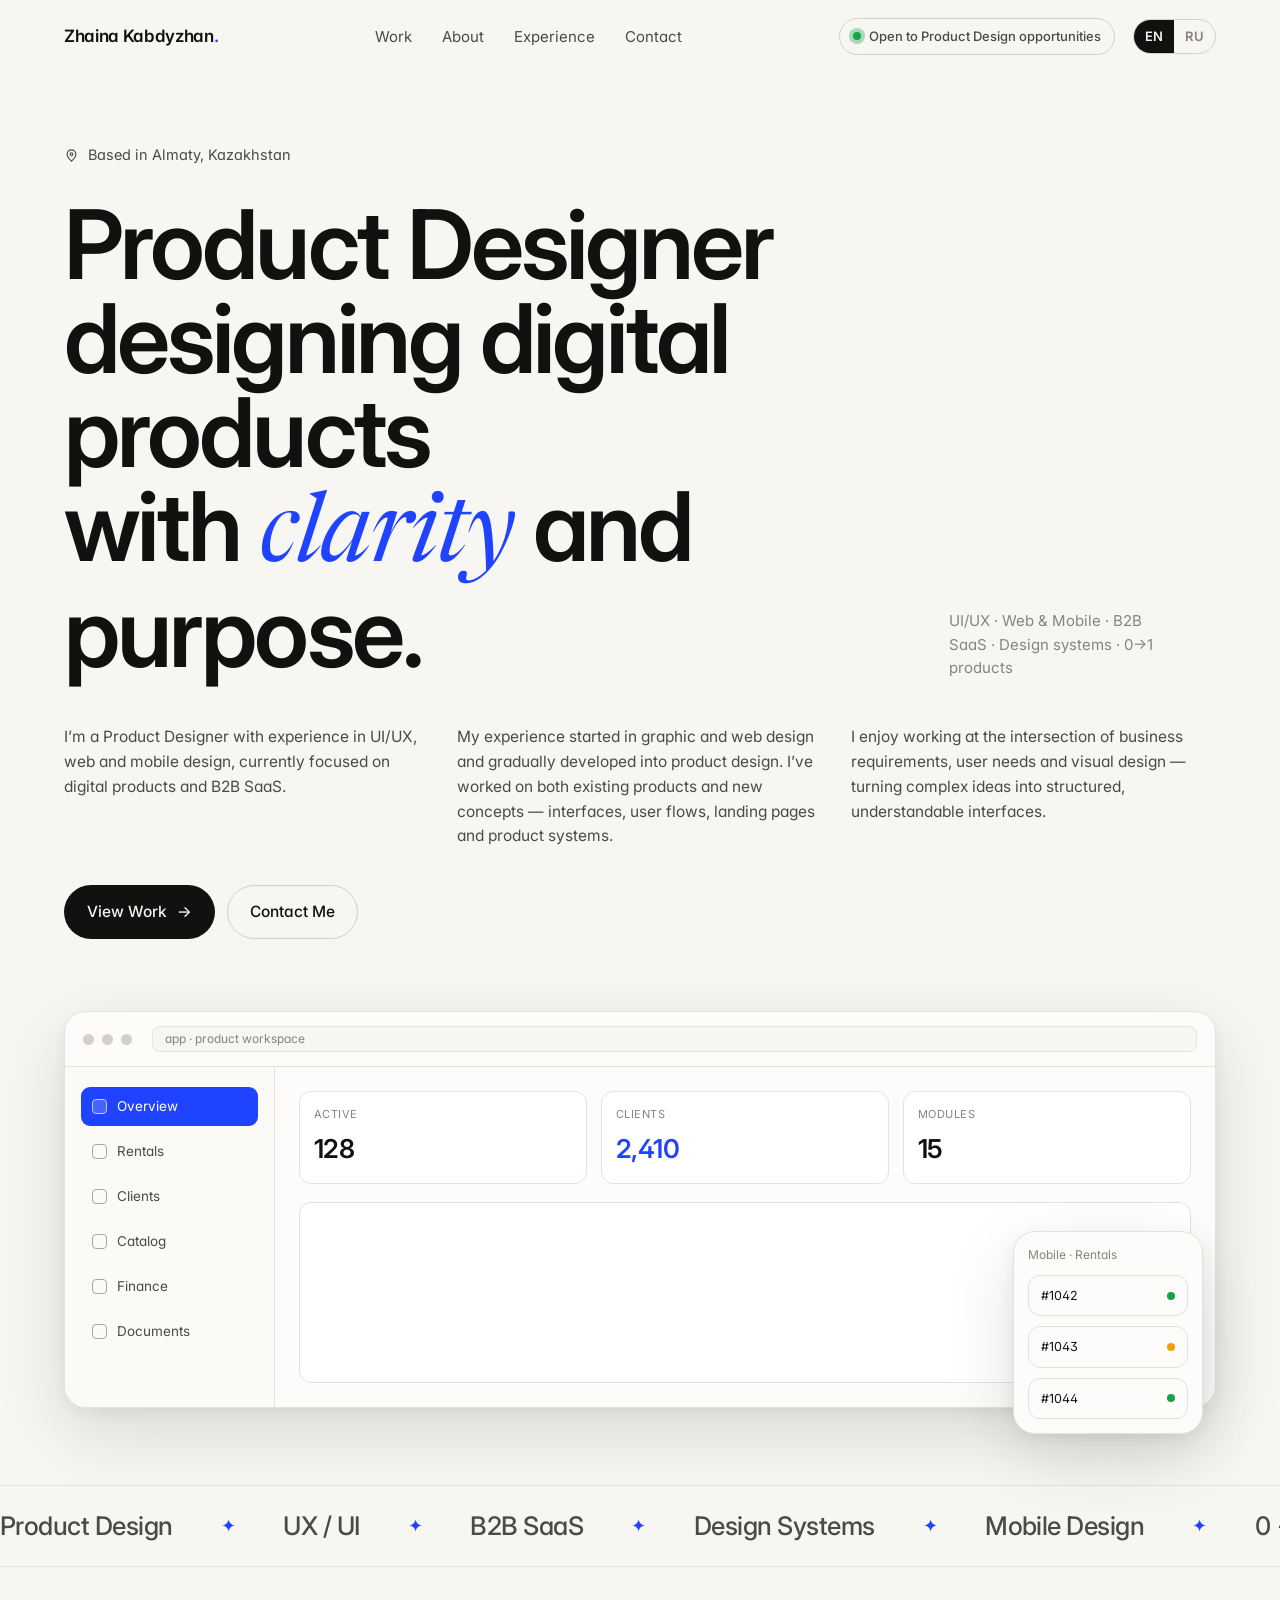
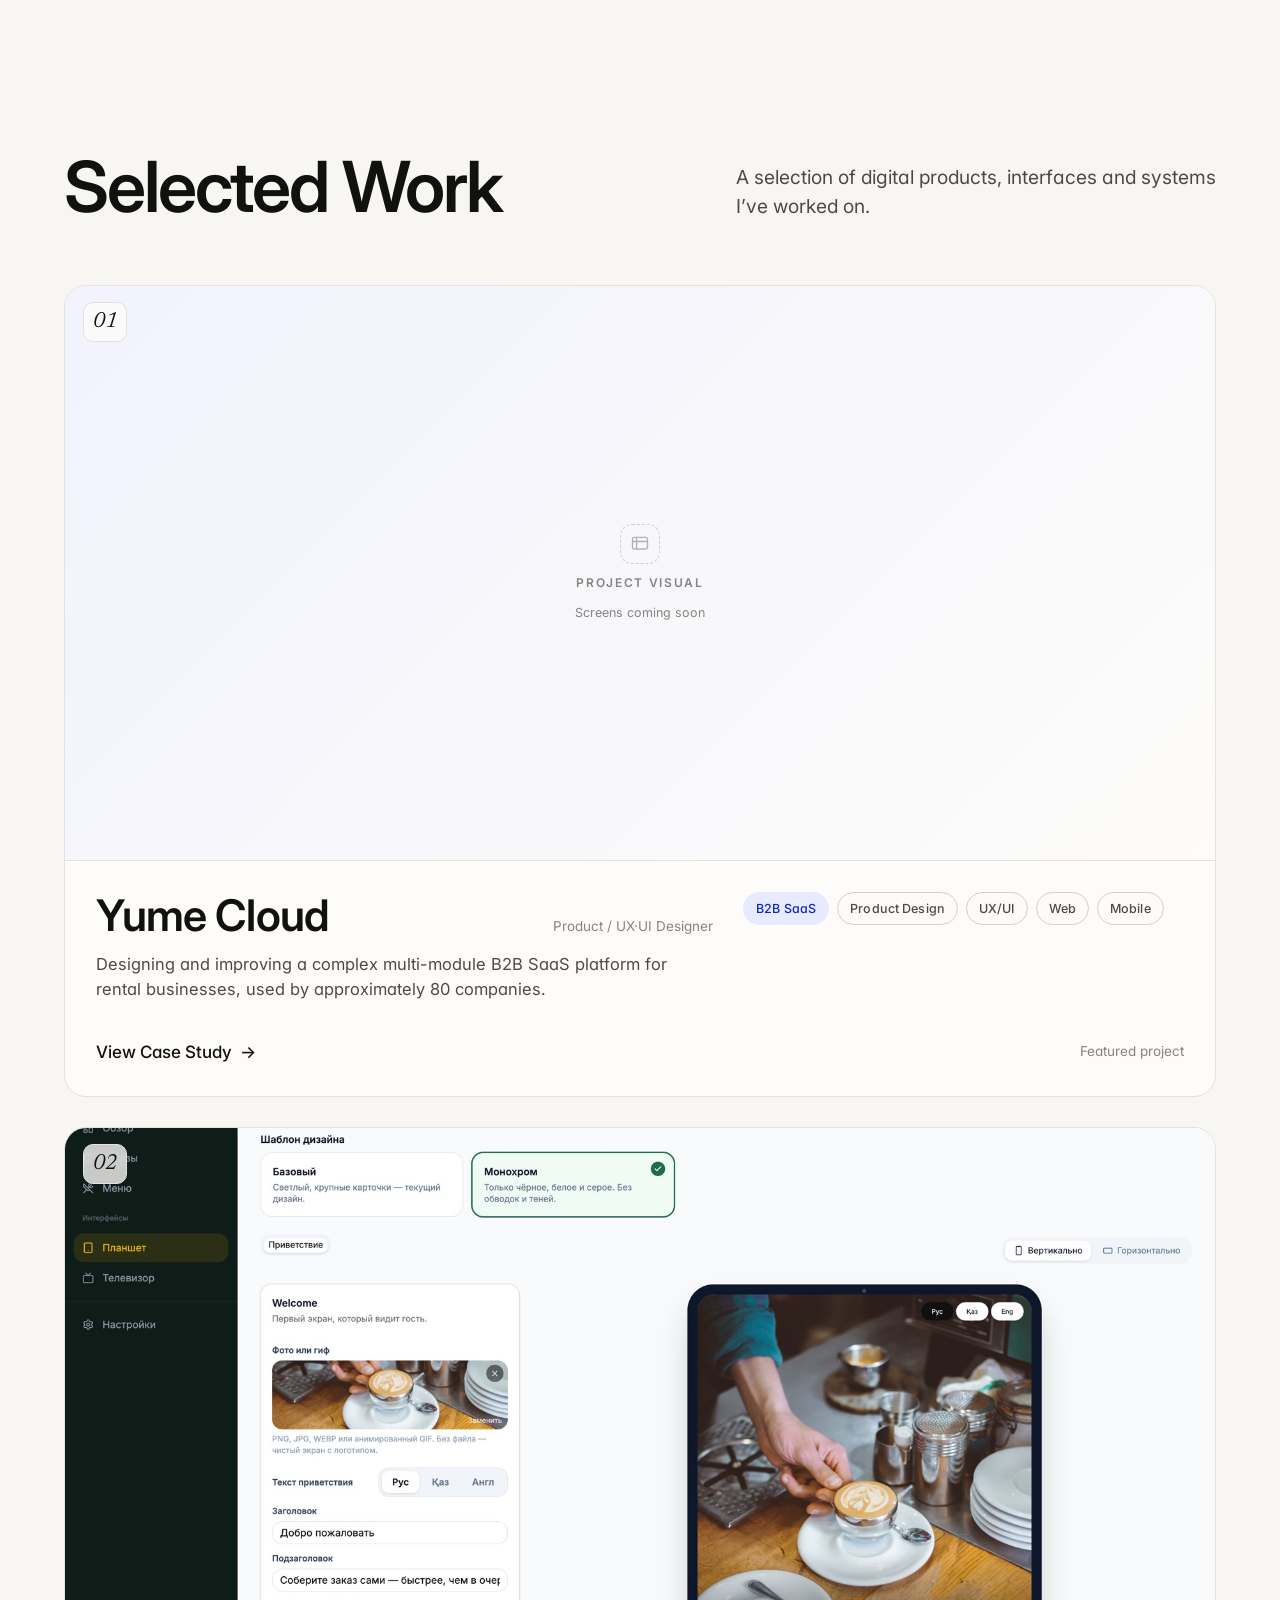
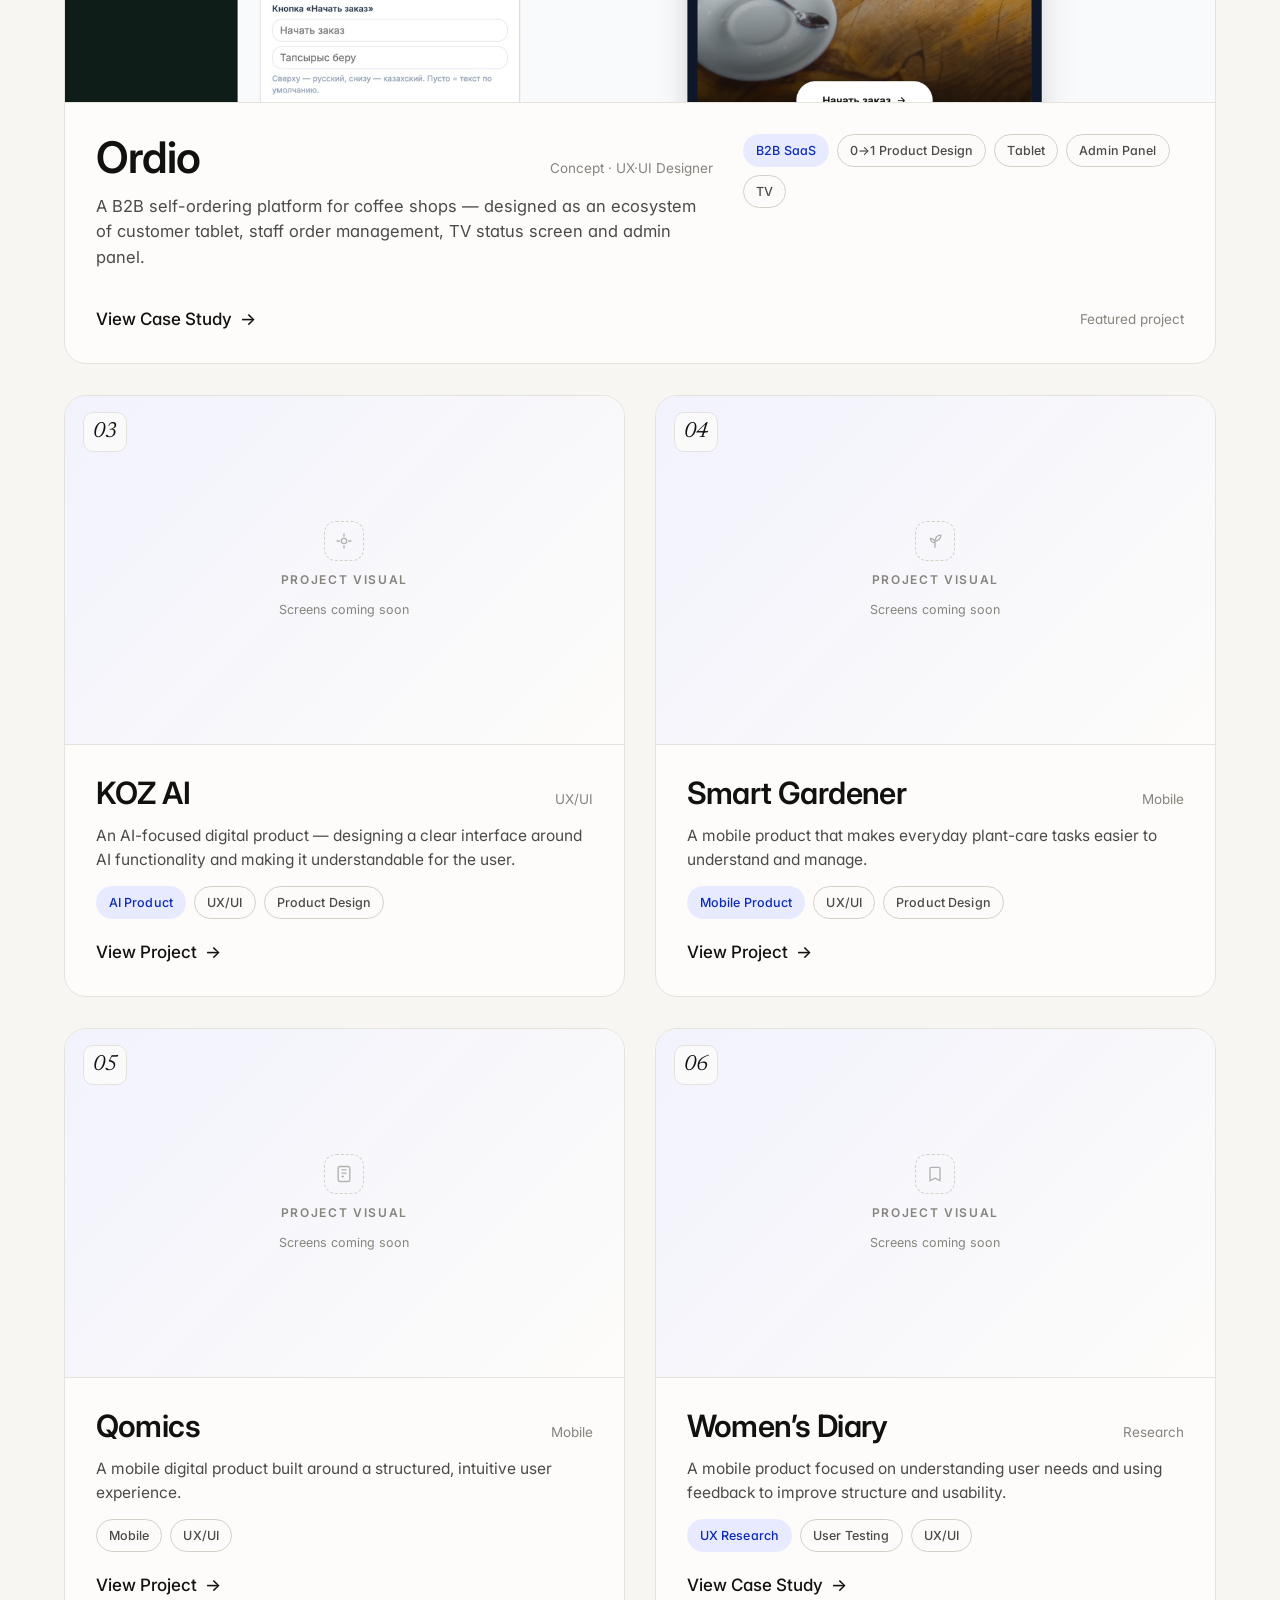
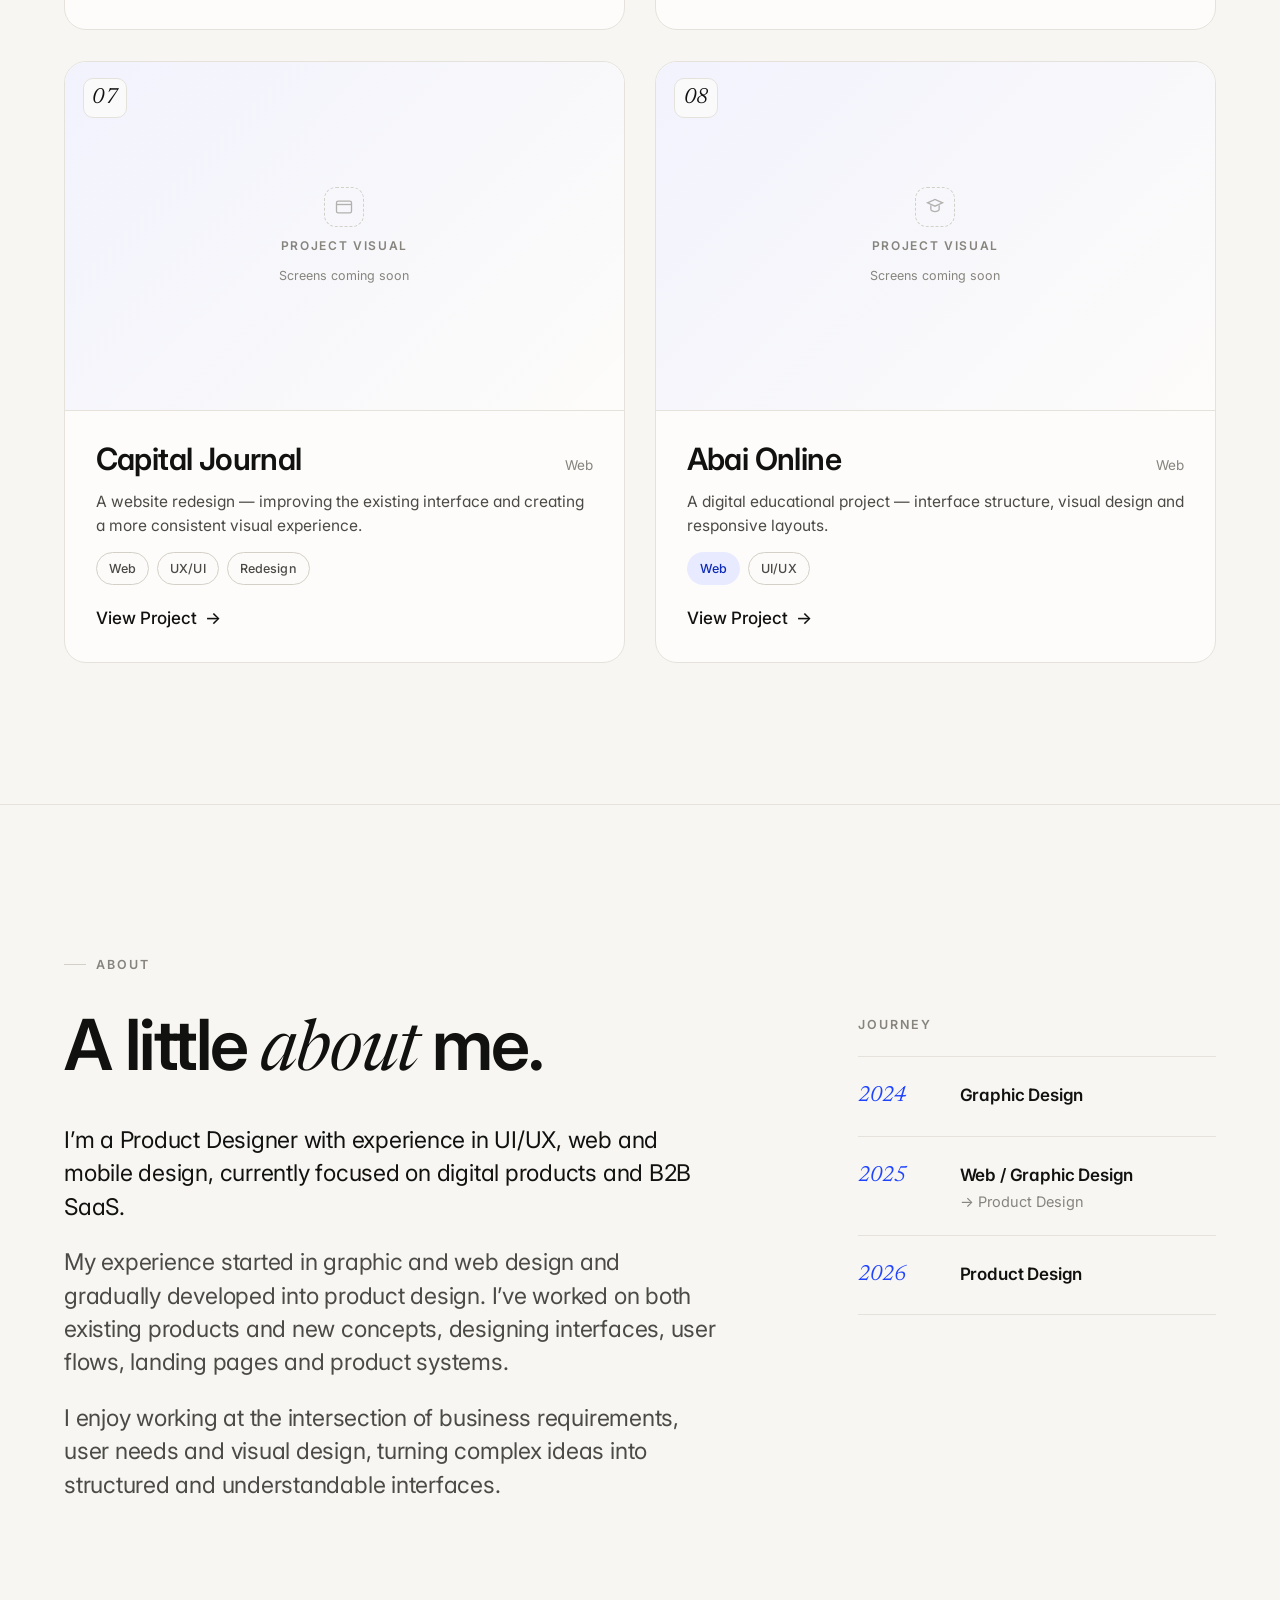
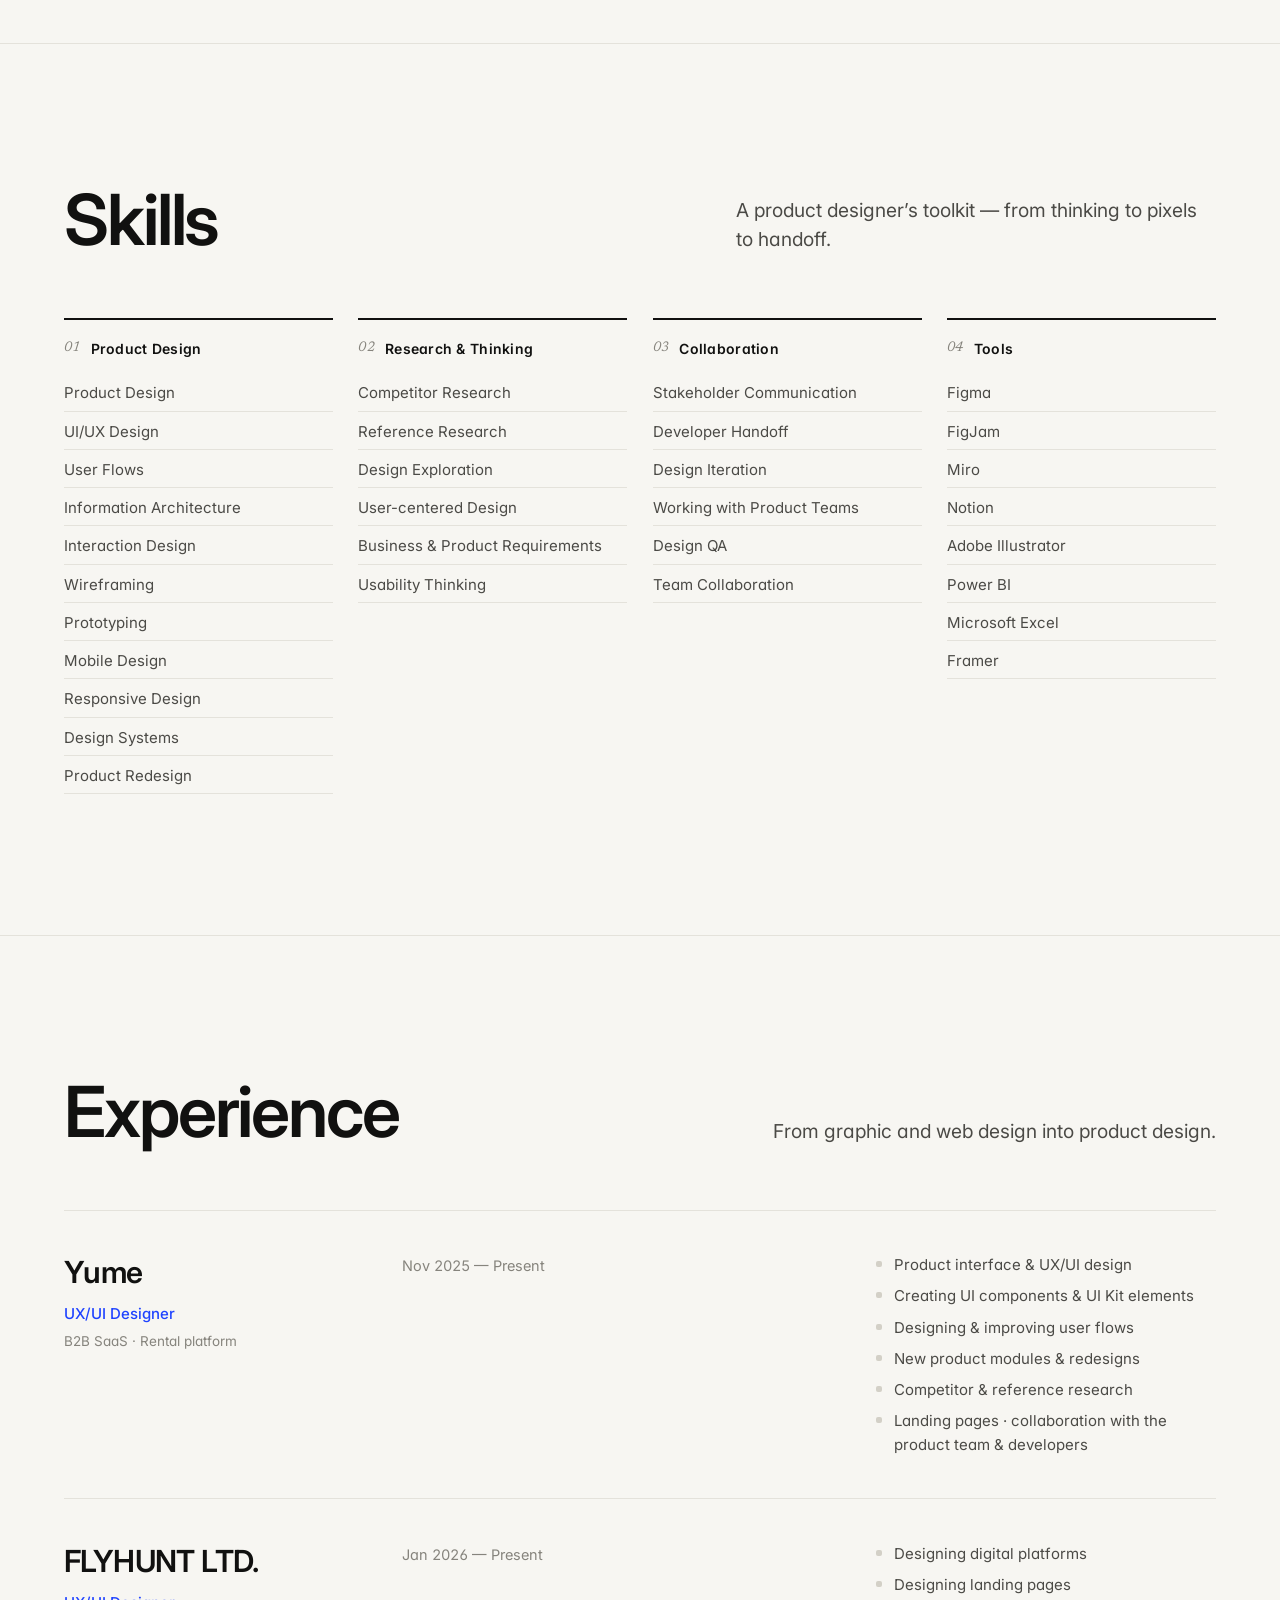
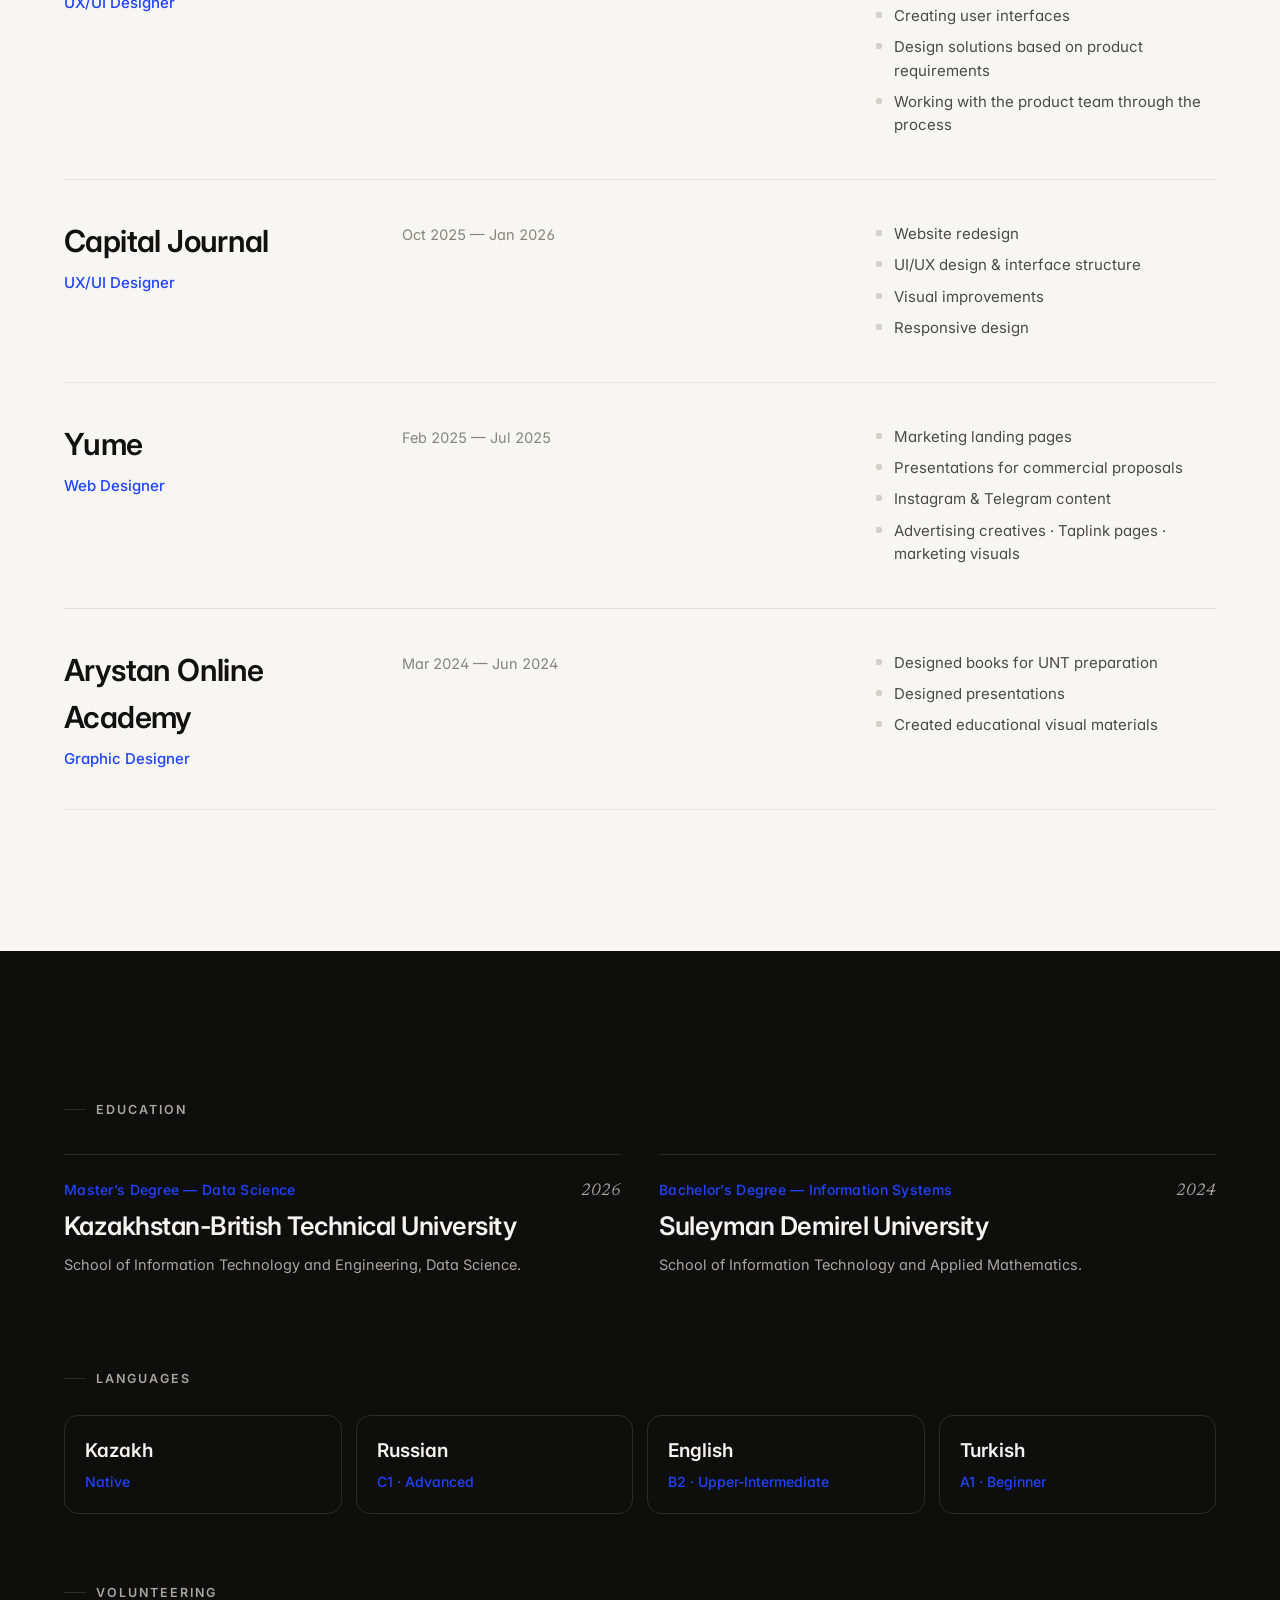
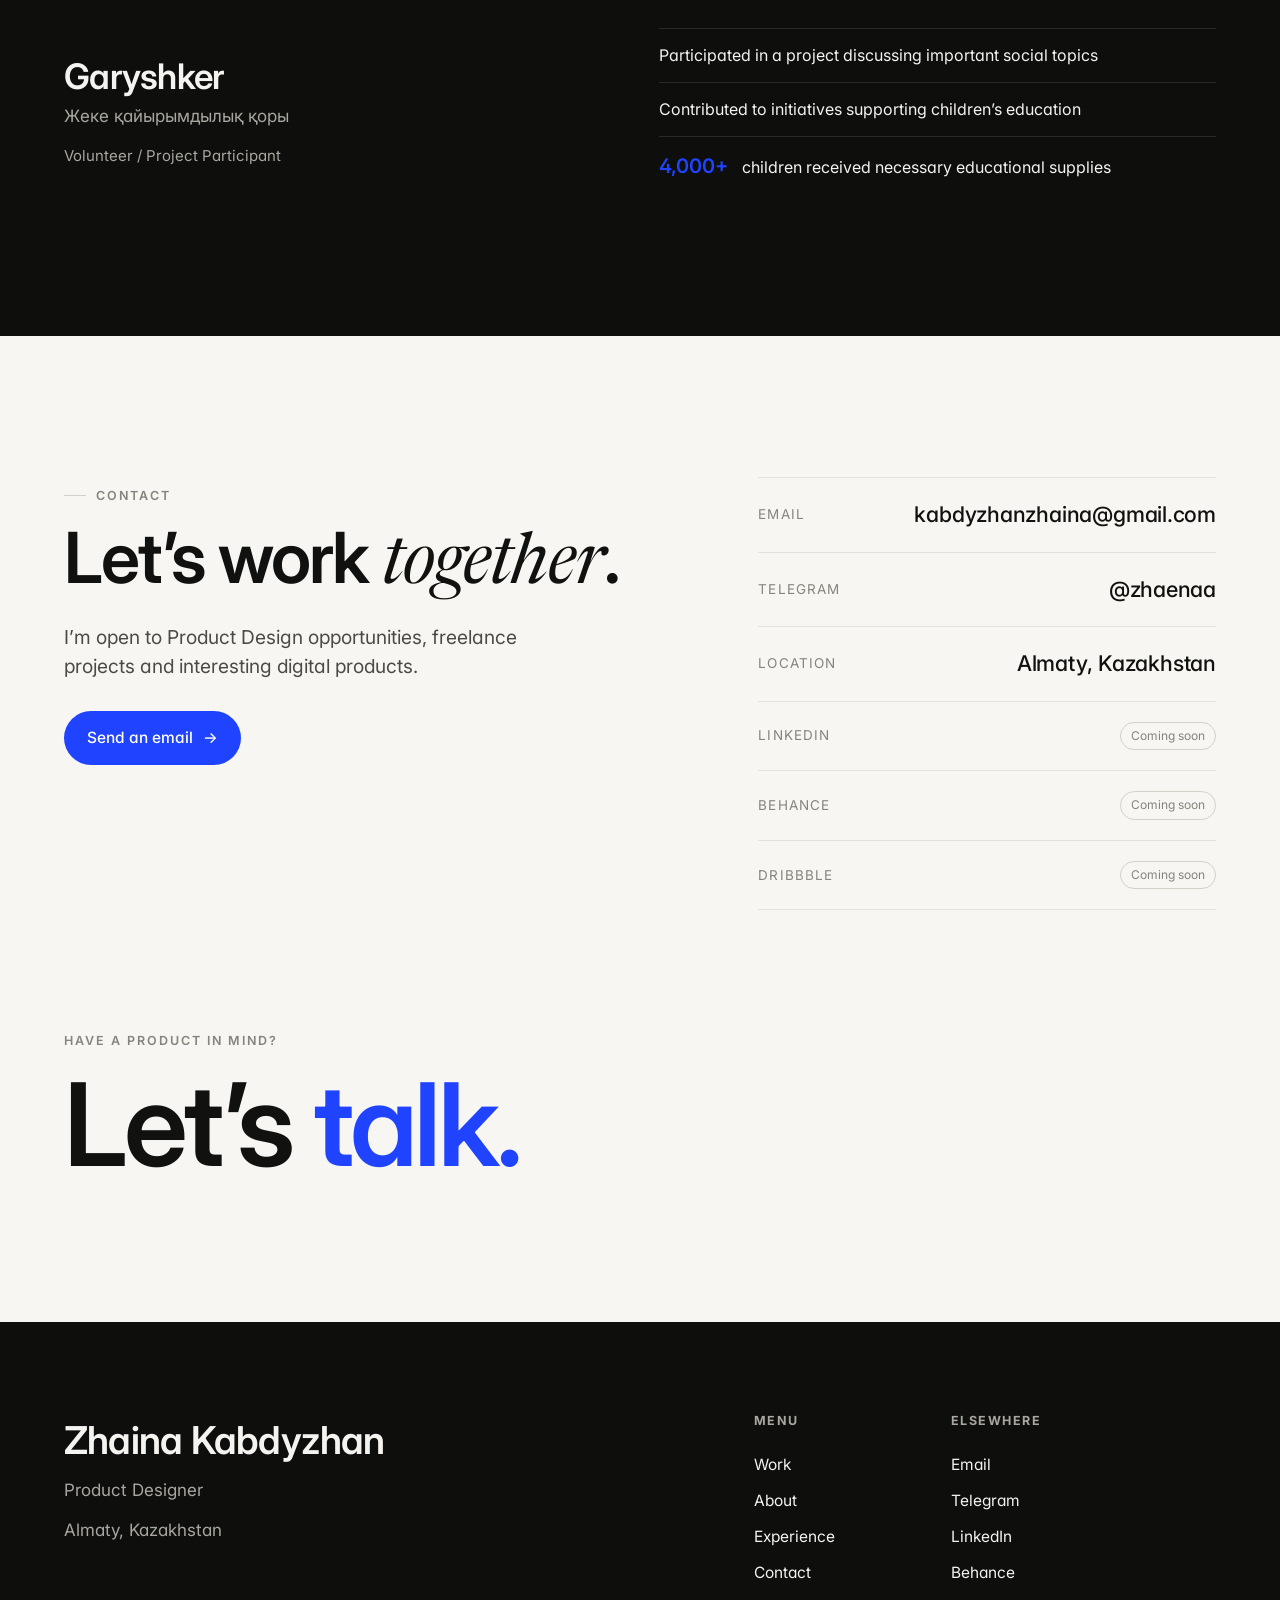
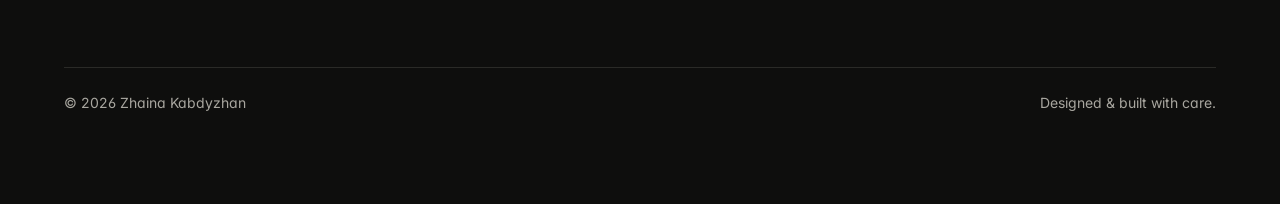
==== commit 557320db: "Ordio case study: real screenshots, design templates section, responsive fixes - Add 14 web-sized Or" ====
--- a/index.html
+++ b/index.html
@@ -182,7 +182,7 @@
             <div class="ph">
               <span class="ph-ic"><svg viewBox="0 0 24 24" fill="none" stroke="currentColor" stroke-width="1.6"><rect x="3" y="4" width="18" height="14" rx="2"/><path d="M3 9h18M8 4v14"/></svg></span>
               <span class="ph-label">Project Visual</span>
-              <span class="ph-sub"><span lang="en">Upload Yume Cloud screenshot</span><span lang="ru">Загрузите скриншот Yume Cloud</span></span>
+              <span class="ph-sub"><span lang="en">Screens coming soon</span><span lang="ru">Экраны скоро появятся</span></span>
             </div>
           </div>
           <div class="card-body">
@@ -211,11 +211,7 @@
           <div class="card-media">
             <span class="num">02</span>
             <span class="go">↗</span>
-            <div class="ph">
-              <span class="ph-ic"><svg viewBox="0 0 24 24" fill="none" stroke="currentColor" stroke-width="1.6"><rect x="4" y="3" width="16" height="18" rx="2"/><path d="M9 21h6"/></svg></span>
-              <span class="ph-label">Project Visual</span>
-              <span class="ph-sub"><span lang="en">Upload Ordio screenshot</span><span lang="ru">Загрузите скриншот Ordio</span></span>
-            </div>
+            <img src="assets/img/ordio/cover.jpg" alt="Ordio — admin panel tablet editor with live preview of the customer screen" loading="lazy" />
           </div>
           <div class="card-body">
             <div>
@@ -242,7 +238,7 @@
         <a class="card small reveal" href="work/koz-ai.html">
           <div class="card-media">
             <span class="num">03</span><span class="go">↗</span>
-            <div class="ph"><span class="ph-ic"><svg viewBox="0 0 24 24" fill="none" stroke="currentColor" stroke-width="1.6"><path d="M12 3v4M12 17v4M3 12h4M17 12h4"/><circle cx="12" cy="12" r="3.2"/></svg></span><span class="ph-label">Project Visual</span><span class="ph-sub"><span lang="en">Upload KOZ AI screenshot</span><span lang="ru">Загрузите скриншот KOZ AI</span></span></div>
+            <div class="ph"><span class="ph-ic"><svg viewBox="0 0 24 24" fill="none" stroke="currentColor" stroke-width="1.6"><path d="M12 3v4M12 17v4M3 12h4M17 12h4"/><circle cx="12" cy="12" r="3.2"/></svg></span><span class="ph-label">Project Visual</span><span class="ph-sub"><span lang="en">Screens coming soon</span><span lang="ru">Экраны скоро появятся</span></span></div>
           </div>
           <div class="card-body">
             <div class="row"><h3>KOZ AI</h3><span class="role">UX/UI</span></div>
@@ -256,7 +252,7 @@
         <a class="card small reveal" href="work/smart-gardener.html">
           <div class="card-media">
             <span class="num">04</span><span class="go">↗</span>
-            <div class="ph"><span class="ph-ic"><svg viewBox="0 0 24 24" fill="none" stroke="currentColor" stroke-width="1.6"><path d="M12 20v-8M12 12c0-4 3-7 7-7 0 4-3 7-7 7Zm0 2c0-3-2.5-5-5.5-5 0 3 2.5 5 5.5 5Z"/></svg></span><span class="ph-label">Project Visual</span><span class="ph-sub"><span lang="en">Upload Smart Gardener screenshot</span><span lang="ru">Загрузите скриншот Smart Gardener</span></span></div>
+            <div class="ph"><span class="ph-ic"><svg viewBox="0 0 24 24" fill="none" stroke="currentColor" stroke-width="1.6"><path d="M12 20v-8M12 12c0-4 3-7 7-7 0 4-3 7-7 7Zm0 2c0-3-2.5-5-5.5-5 0 3 2.5 5 5.5 5Z"/></svg></span><span class="ph-label">Project Visual</span><span class="ph-sub"><span lang="en">Screens coming soon</span><span lang="ru">Экраны скоро появятся</span></span></div>
           </div>
           <div class="card-body">
             <div class="row"><h3>Smart Gardener</h3><span class="role">Mobile</span></div>
@@ -267,10 +263,10 @@
         </a>
 
         <!-- 05 Qomics -->
-        <a class="card third reveal" href="work/qomics.html">
+        <a class="card small reveal" href="work/qomics.html">
           <div class="card-media">
             <span class="num">05</span><span class="go">↗</span>
-            <div class="ph"><span class="ph-ic"><svg viewBox="0 0 24 24" fill="none" stroke="currentColor" stroke-width="1.6"><rect x="5" y="3" width="14" height="18" rx="2.5"/><path d="M9 7h6M9 11h6M9 15h3"/></svg></span><span class="ph-label">Project Visual</span><span class="ph-sub"><span lang="en">Upload screenshot</span><span lang="ru">Загрузите скриншот</span></span></div>
+            <div class="ph"><span class="ph-ic"><svg viewBox="0 0 24 24" fill="none" stroke="currentColor" stroke-width="1.6"><rect x="5" y="3" width="14" height="18" rx="2.5"/><path d="M9 7h6M9 11h6M9 15h3"/></svg></span><span class="ph-label">Project Visual</span><span class="ph-sub"><span lang="en">Screens coming soon</span><span lang="ru">Экраны скоро появятся</span></span></div>
           </div>
           <div class="card-body">
             <div class="row"><h3>Qomics</h3><span class="role">Mobile</span></div>
@@ -281,10 +277,10 @@
         </a>
 
         <!-- 06 Women's Diary -->
-        <a class="card third reveal" href="work/womens-diary.html">
+        <a class="card small reveal" href="work/womens-diary.html">
           <div class="card-media">
             <span class="num">06</span><span class="go">↗</span>
-            <div class="ph"><span class="ph-ic"><svg viewBox="0 0 24 24" fill="none" stroke="currentColor" stroke-width="1.6"><path d="M7 4h10a1 1 0 0 1 1 1v15l-6-3-6 3V5a1 1 0 0 1 1-1Z"/></svg></span><span class="ph-label">Project Visual</span><span class="ph-sub"><span lang="en">Upload research screenshot</span><span lang="ru">Загрузите скриншот исследования</span></span></div>
+            <div class="ph"><span class="ph-ic"><svg viewBox="0 0 24 24" fill="none" stroke="currentColor" stroke-width="1.6"><path d="M7 4h10a1 1 0 0 1 1 1v15l-6-3-6 3V5a1 1 0 0 1 1-1Z"/></svg></span><span class="ph-label">Project Visual</span><span class="ph-sub"><span lang="en">Screens coming soon</span><span lang="ru">Экраны скоро появятся</span></span></div>
           </div>
           <div class="card-body">
             <div class="row"><h3>Women’s Diary</h3><span class="role">Research</span></div>
@@ -295,10 +291,10 @@
         </a>
 
         <!-- 07 Capital Journal -->
-        <a class="card third reveal" href="work/capital-journal.html">
+        <a class="card small reveal" href="work/capital-journal.html">
           <div class="card-media">
             <span class="num">07</span><span class="go">↗</span>
-            <div class="ph"><span class="ph-ic"><svg viewBox="0 0 24 24" fill="none" stroke="currentColor" stroke-width="1.6"><rect x="3" y="5" width="18" height="14" rx="2"/><path d="M3 9h18"/></svg></span><span class="ph-label">Project Visual</span><span class="ph-sub"><span lang="en">Upload screenshot</span><span lang="ru">Загрузите скриншот</span></span></div>
+            <div class="ph"><span class="ph-ic"><svg viewBox="0 0 24 24" fill="none" stroke="currentColor" stroke-width="1.6"><rect x="3" y="5" width="18" height="14" rx="2"/><path d="M3 9h18"/></svg></span><span class="ph-label">Project Visual</span><span class="ph-sub"><span lang="en">Screens coming soon</span><span lang="ru">Экраны скоро появятся</span></span></div>
           </div>
           <div class="card-body">
             <div class="row"><h3>Capital Journal</h3><span class="role">Web</span></div>
@@ -309,10 +305,10 @@
         </a>
 
         <!-- 08 Abai Online -->
-        <a class="card third reveal" href="work/abai-online.html">
+        <a class="card small reveal" href="work/abai-online.html">
           <div class="card-media">
             <span class="num">08</span><span class="go">↗</span>
-            <div class="ph"><span class="ph-ic"><svg viewBox="0 0 24 24" fill="none" stroke="currentColor" stroke-width="1.6"><path d="M3 7l9-4 9 4-9 4-9-4Z"/><path d="M7 10v5c0 1 2.5 2.5 5 2.5S17 16 17 15v-5"/></svg></span><span class="ph-label">Project Visual</span><span class="ph-sub"><span lang="en">Upload screenshot</span><span lang="ru">Загрузите скриншот</span></span></div>
+            <div class="ph"><span class="ph-ic"><svg viewBox="0 0 24 24" fill="none" stroke="currentColor" stroke-width="1.6"><path d="M3 7l9-4 9 4-9 4-9-4Z"/><path d="M7 10v5c0 1 2.5 2.5 5 2.5S17 16 17 15v-5"/></svg></span><span class="ph-label">Project Visual</span><span class="ph-sub"><span lang="en">Screens coming soon</span><span lang="ru">Экраны скоро появятся</span></span></div>
           </div>
           <div class="card-body">
             <div class="row"><h3>Abai Online</h3><span class="role">Web</span></div>
--- a/assets/css/styles.css
+++ b/assets/css/styles.css
@@ -84,7 +84,7 @@
 
 /* ---------- Layout helpers ---------- */
 .wrap { max-width: var(--maxw); margin-inline: auto; padding-inline: var(--gutter); }
-.grid12 { display: grid; grid-template-columns: repeat(12, 1fr); gap: clamp(16px, 2.2vw, 28px); }
+.grid12 { display: grid; grid-template-columns: repeat(12, minmax(0,1fr)); gap: clamp(16px, 2.2vw, 28px); }
 .section { padding-block: clamp(72px, 11vw, 160px); position: relative; }
 .divider { border: 0; border-top: 1px solid var(--line); }
 
@@ -324,7 +324,7 @@
 .work-head { display: flex; justify-content: space-between; align-items: flex-end; gap: 24px; flex-wrap: wrap; margin-bottom: clamp(40px, 5vw, 64px); }
 .work-head .lead { max-width: 40ch; }
 
-.work-grid { display: grid; grid-template-columns: repeat(12, 1fr); gap: clamp(18px, 2.4vw, 34px); }
+.work-grid { display: grid; grid-template-columns: repeat(12, minmax(0,1fr)); gap: clamp(18px, 2.4vw, 34px); }
 
 .card {
   grid-column: span 6;
@@ -538,7 +538,7 @@
 .cs-cover { margin-top: clamp(30px,5vw,60px); }
 .cs-section { padding-block: clamp(48px,7vw,100px); border-top: 1px solid var(--line); }
 .cs-section:first-of-type { border-top: 0; }
-.cs-h { display: grid; grid-template-columns: repeat(12,1fr); gap: clamp(20px,3vw,40px); margin-bottom: clamp(28px,4vw,50px); align-items: start; }
+.cs-h { display: grid; grid-template-columns: repeat(12,minmax(0,1fr)); gap: clamp(20px,3vw,40px); margin-bottom: clamp(28px,4vw,50px); align-items: start; }
 .cs-h .tag-n { grid-column: 1/2; font-family: var(--serif); font-style: italic; color: var(--accent); font-size: 20px; }
 .cs-h h2 { grid-column: 2 / 9; font-weight: 600; letter-spacing: -0.03em; line-height: 1; font-size: clamp(1.8rem,4.4vw,3.4rem); }
 .cs-h .sub { grid-column: 9 / 13; color: var(--ink-2); font-size: 16px; align-self: end; }
@@ -579,8 +579,8 @@
 .ph-block .ph-label { font-size: 12px; letter-spacing: .16em; text-transform: uppercase; font-weight: 600; color: var(--ink-2); }
 .ph-block .ph-sub { font-size: 13px; }
 
-.cs-cols-2 { display: grid; grid-template-columns: 1fr 1fr; gap: clamp(18px,2.4vw,30px); }
-.cs-cols-3 { display: grid; grid-template-columns: repeat(3,1fr); gap: clamp(18px,2.4vw,30px); }
+.cs-cols-2 { display: grid; grid-template-columns: repeat(2,minmax(0,1fr)); gap: clamp(18px,2.4vw,30px); }
+.cs-cols-3 { display: grid; grid-template-columns: repeat(3,minmax(0,1fr)); gap: clamp(18px,2.4vw,30px); }
 @media (max-width: 820px){ .cs-cols-2, .cs-cols-3 { grid-template-columns: 1fr; } }
 
 /* approach steps */
@@ -620,7 +620,9 @@
 .cs-next a:hover .arrow { transform: translateX(10px); }
 
 /* ecosystem diagram (Ordio) */
-.eco { display: grid; grid-template-columns: repeat(12,1fr); gap: 16px; align-items: stretch; }
+.eco { display: grid; grid-template-columns: repeat(12,minmax(0,1fr)); gap: 16px; align-items: stretch; }
+@media (max-width: 900px){ .eco { grid-template-columns: repeat(2,minmax(0,1fr)); } .eco-card { grid-column: auto !important; } }
+@media (max-width: 520px){ .eco { grid-template-columns: 1fr; } }
 .eco-card { border: 1px solid var(--line); border-radius: var(--radius); padding: 22px; background: var(--bg-elev); display: flex; flex-direction: column; gap: 10px; position: relative; }
 .eco-card .role { font-size: 12px; letter-spacing: .1em; text-transform: uppercase; color: var(--ink-3); }
 .eco-card .name { font-size: 20px; font-weight: 600; letter-spacing: -0.01em; }
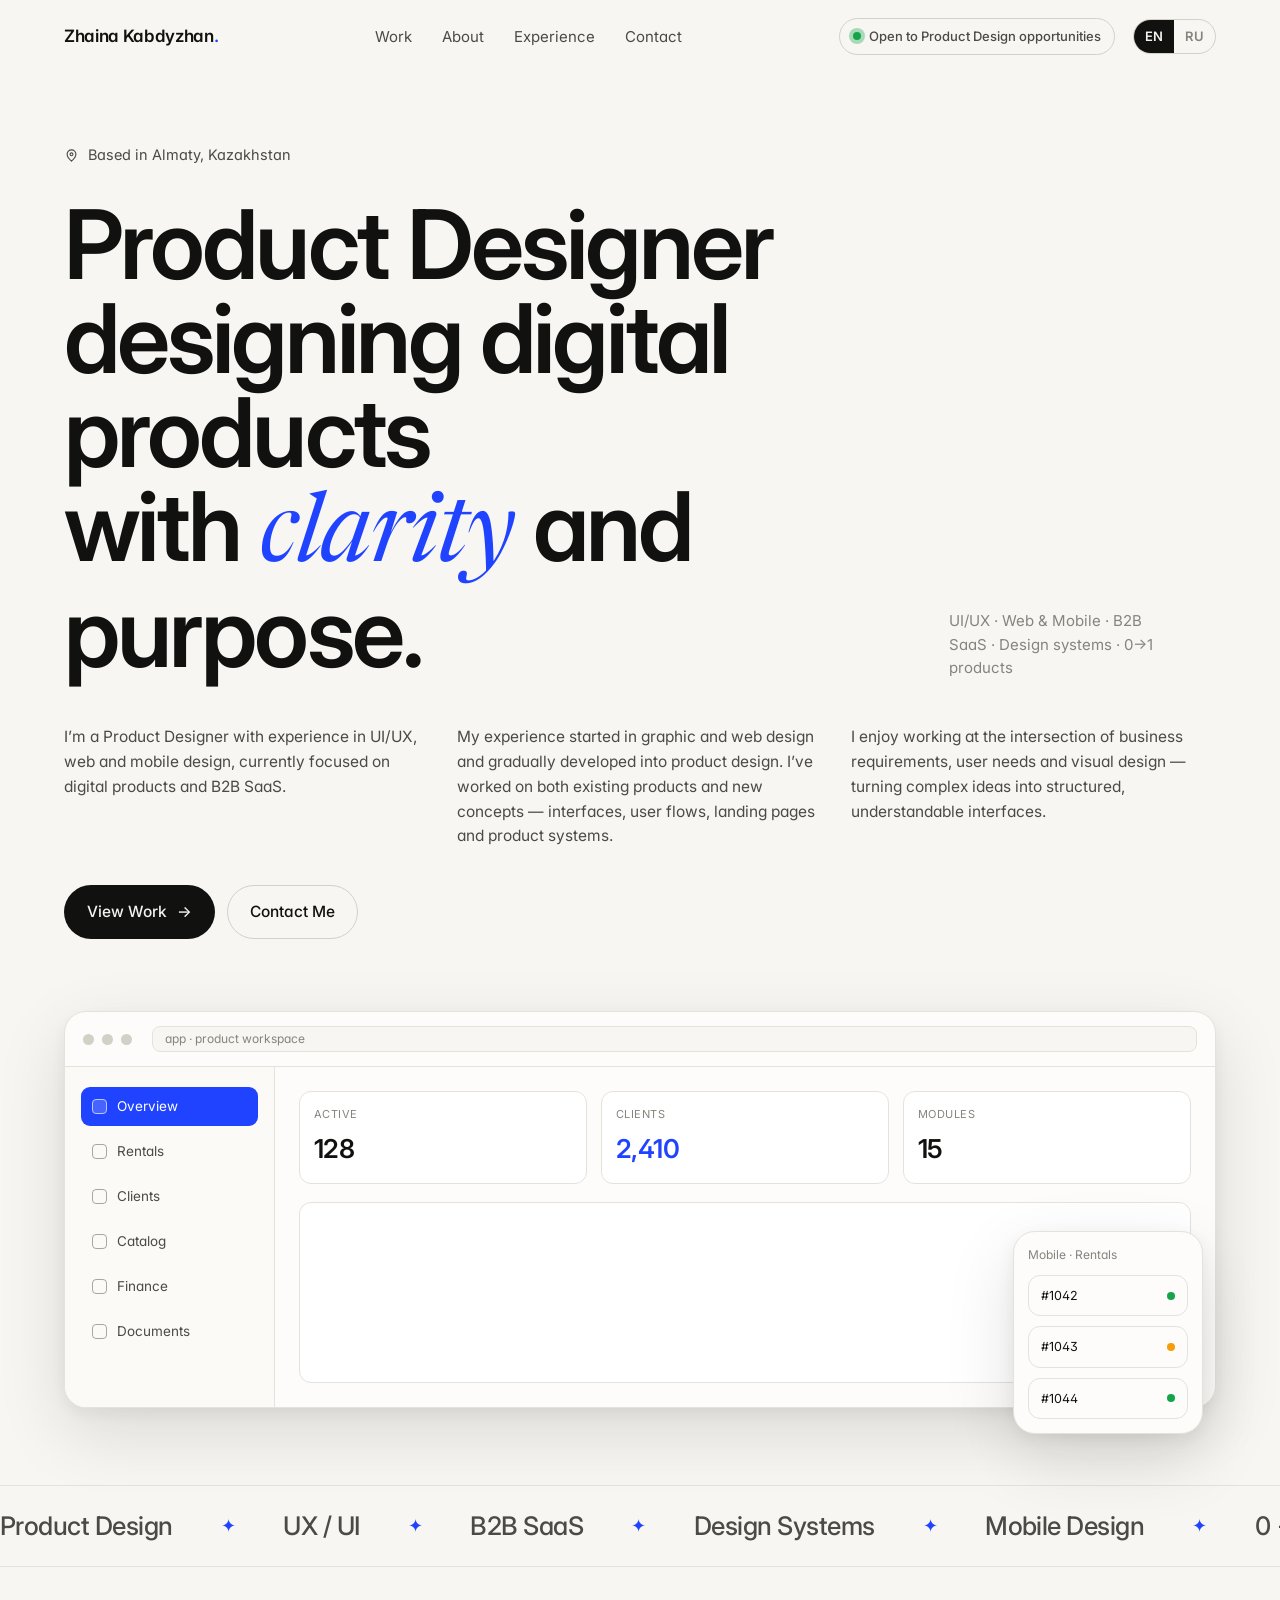
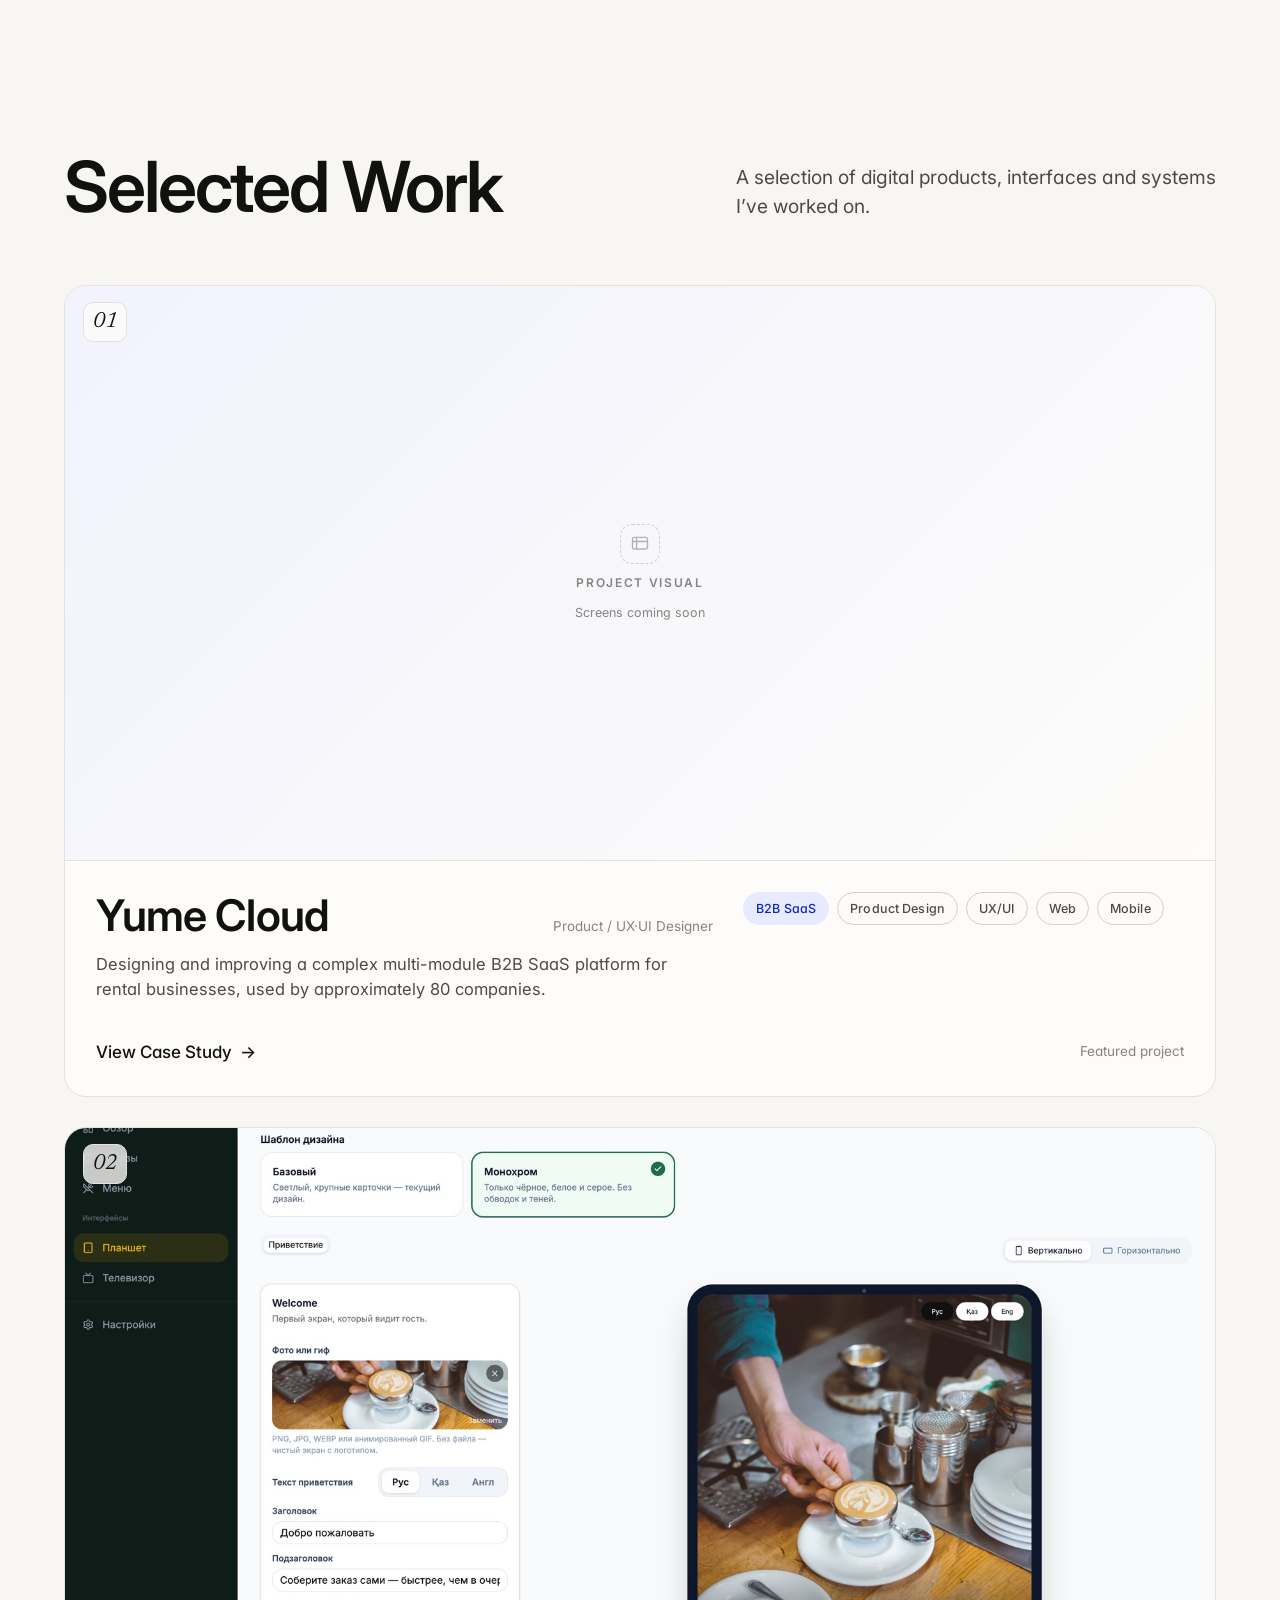
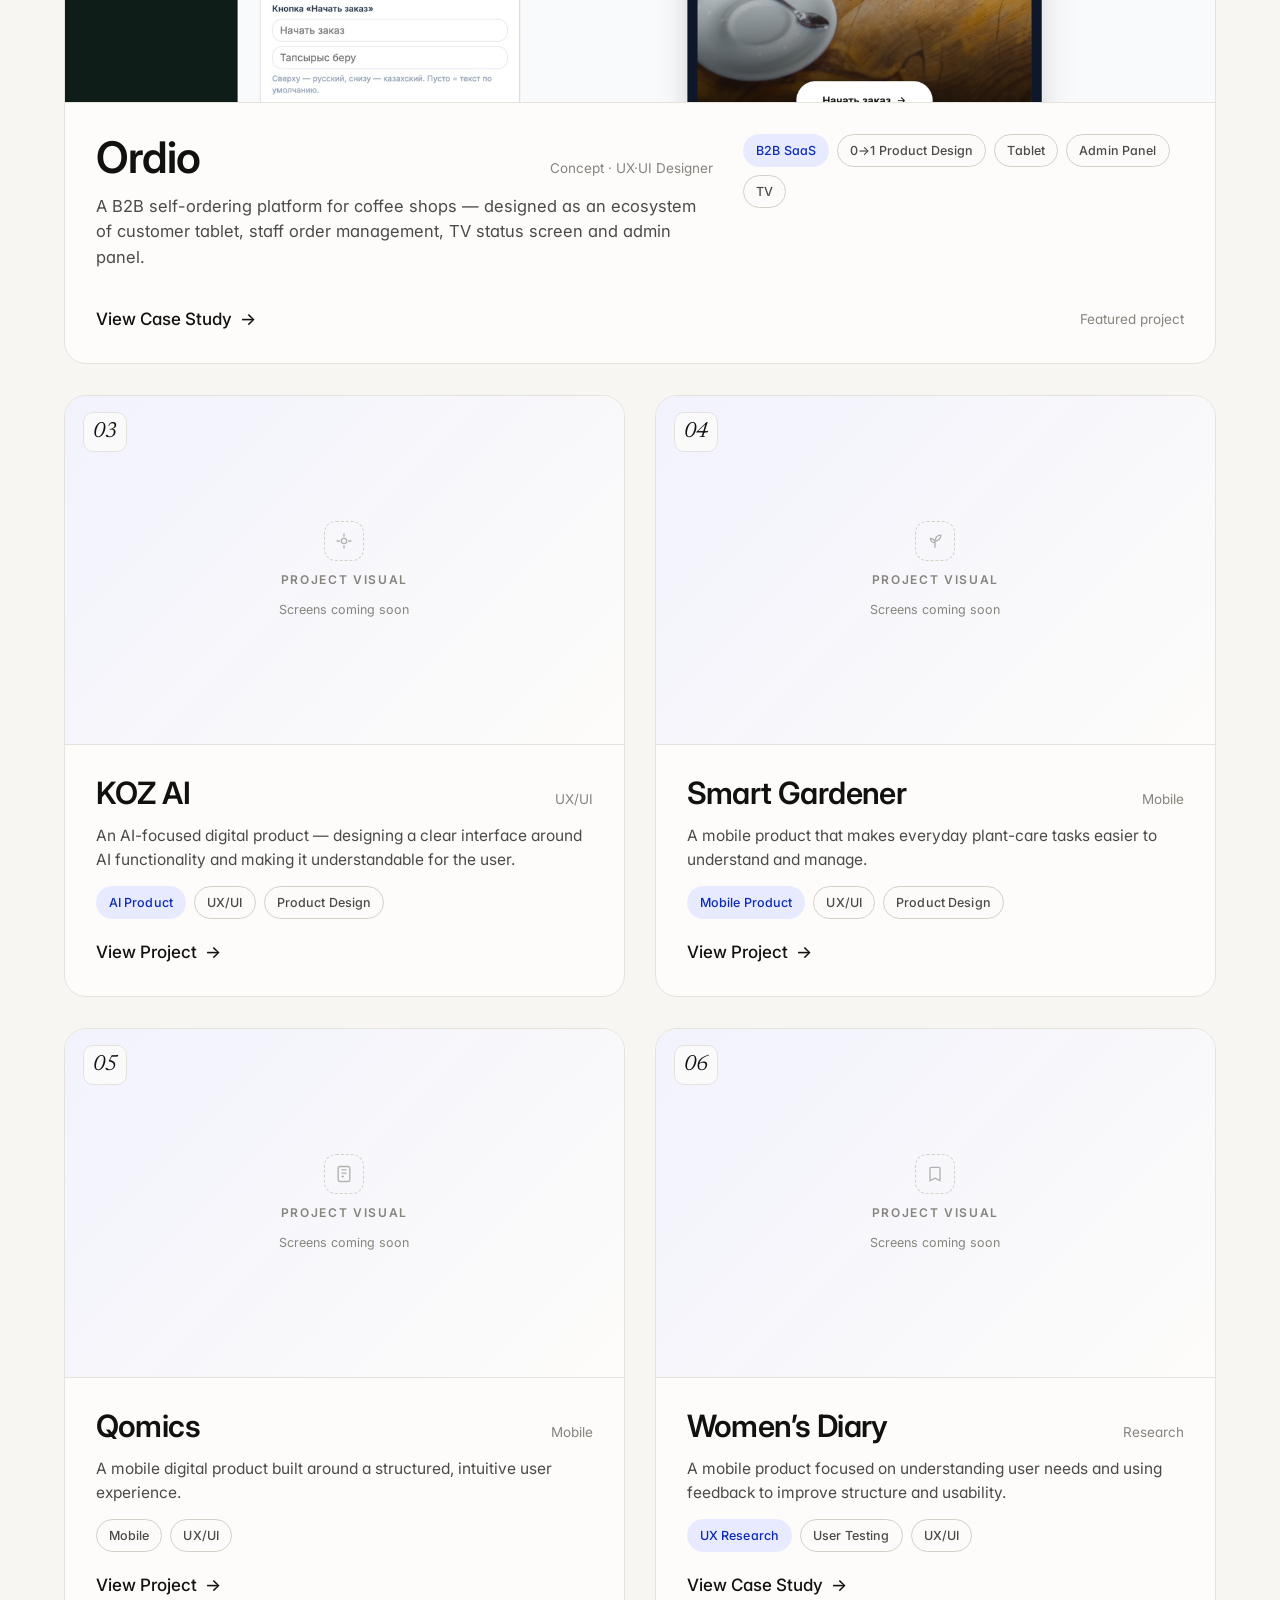
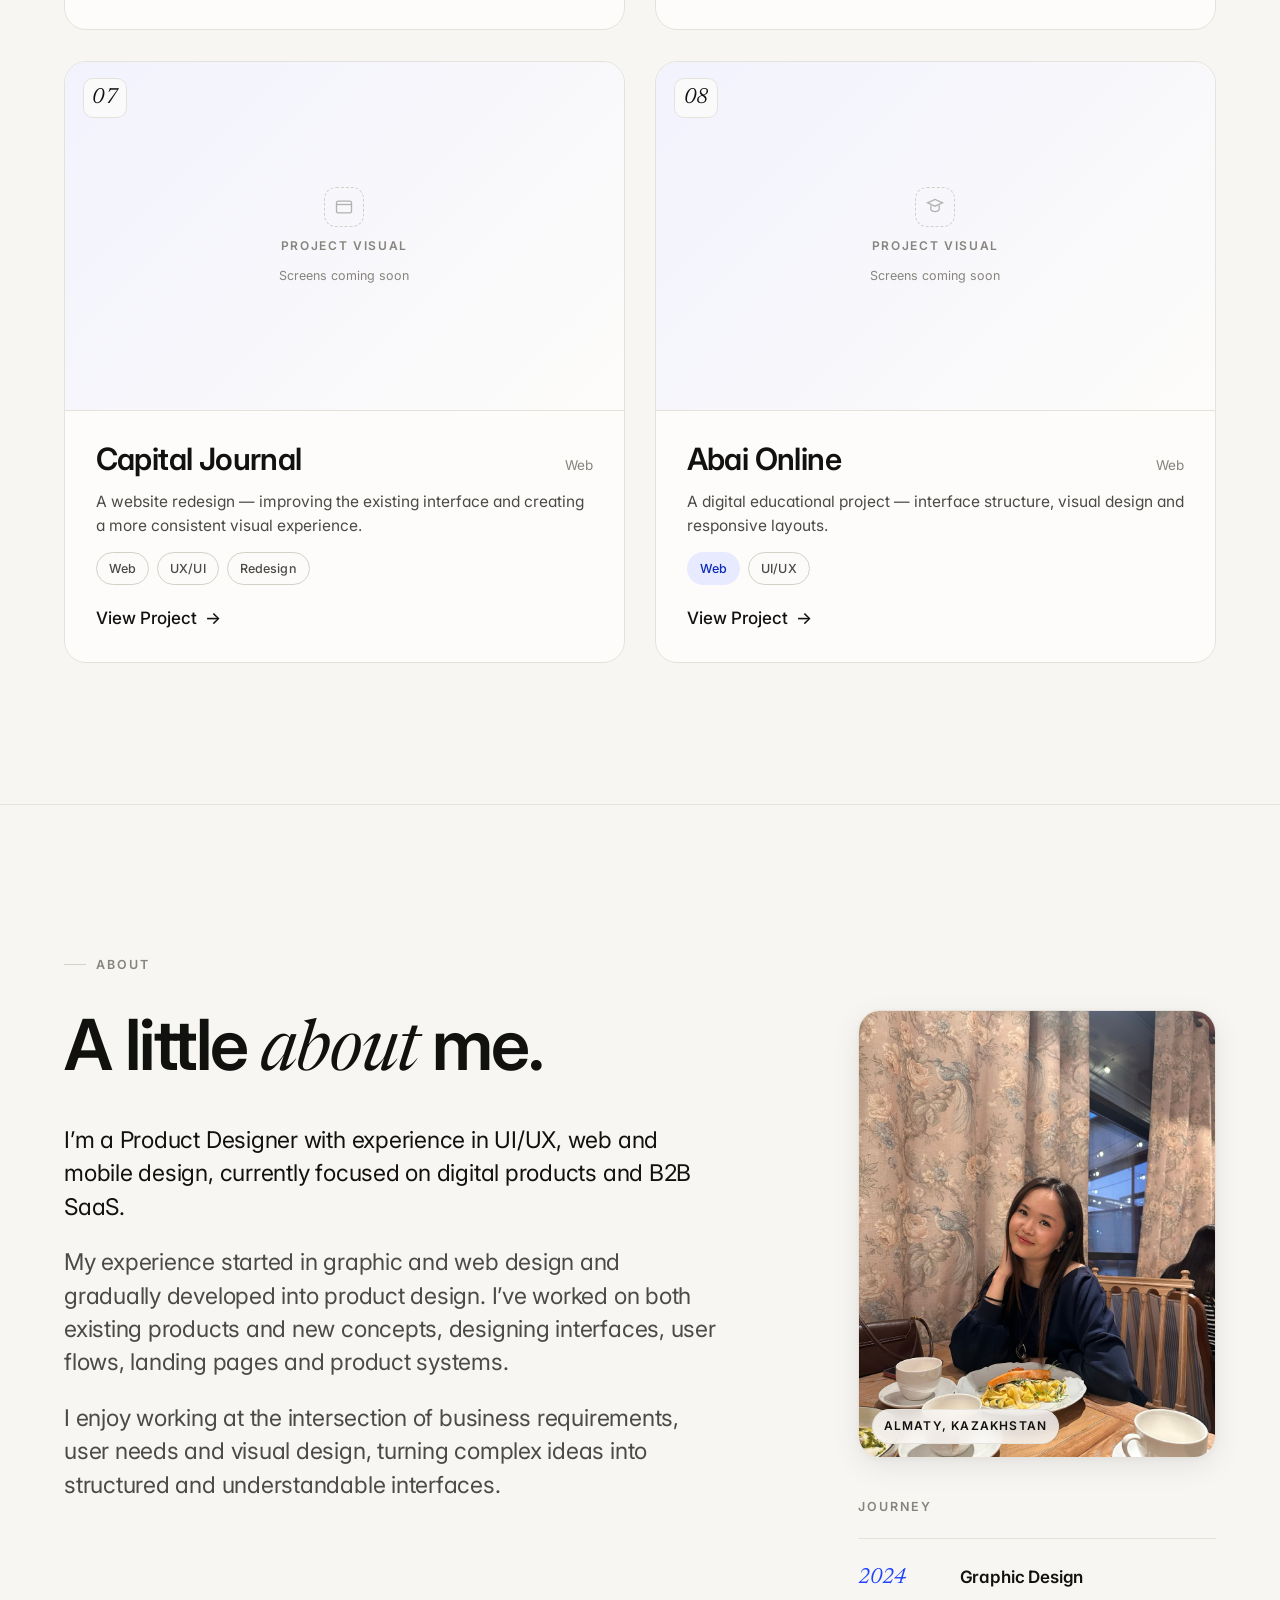
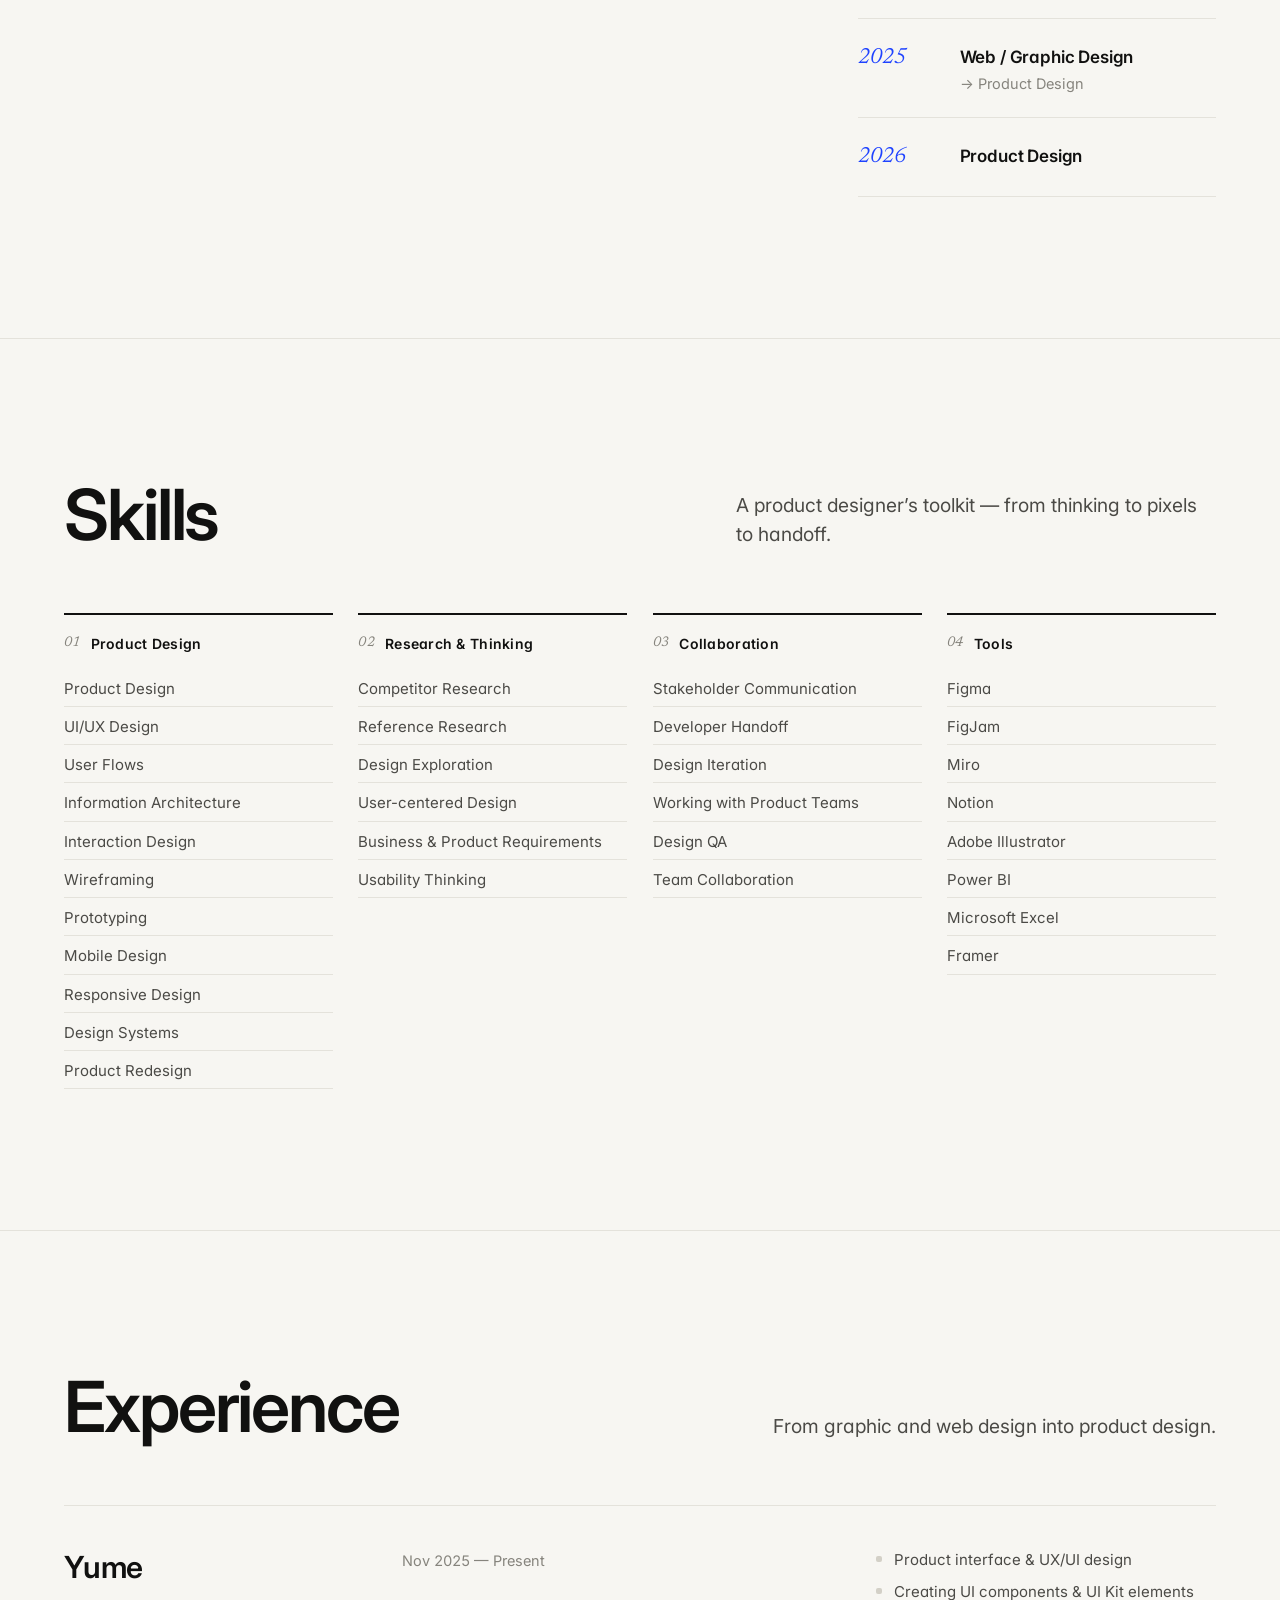
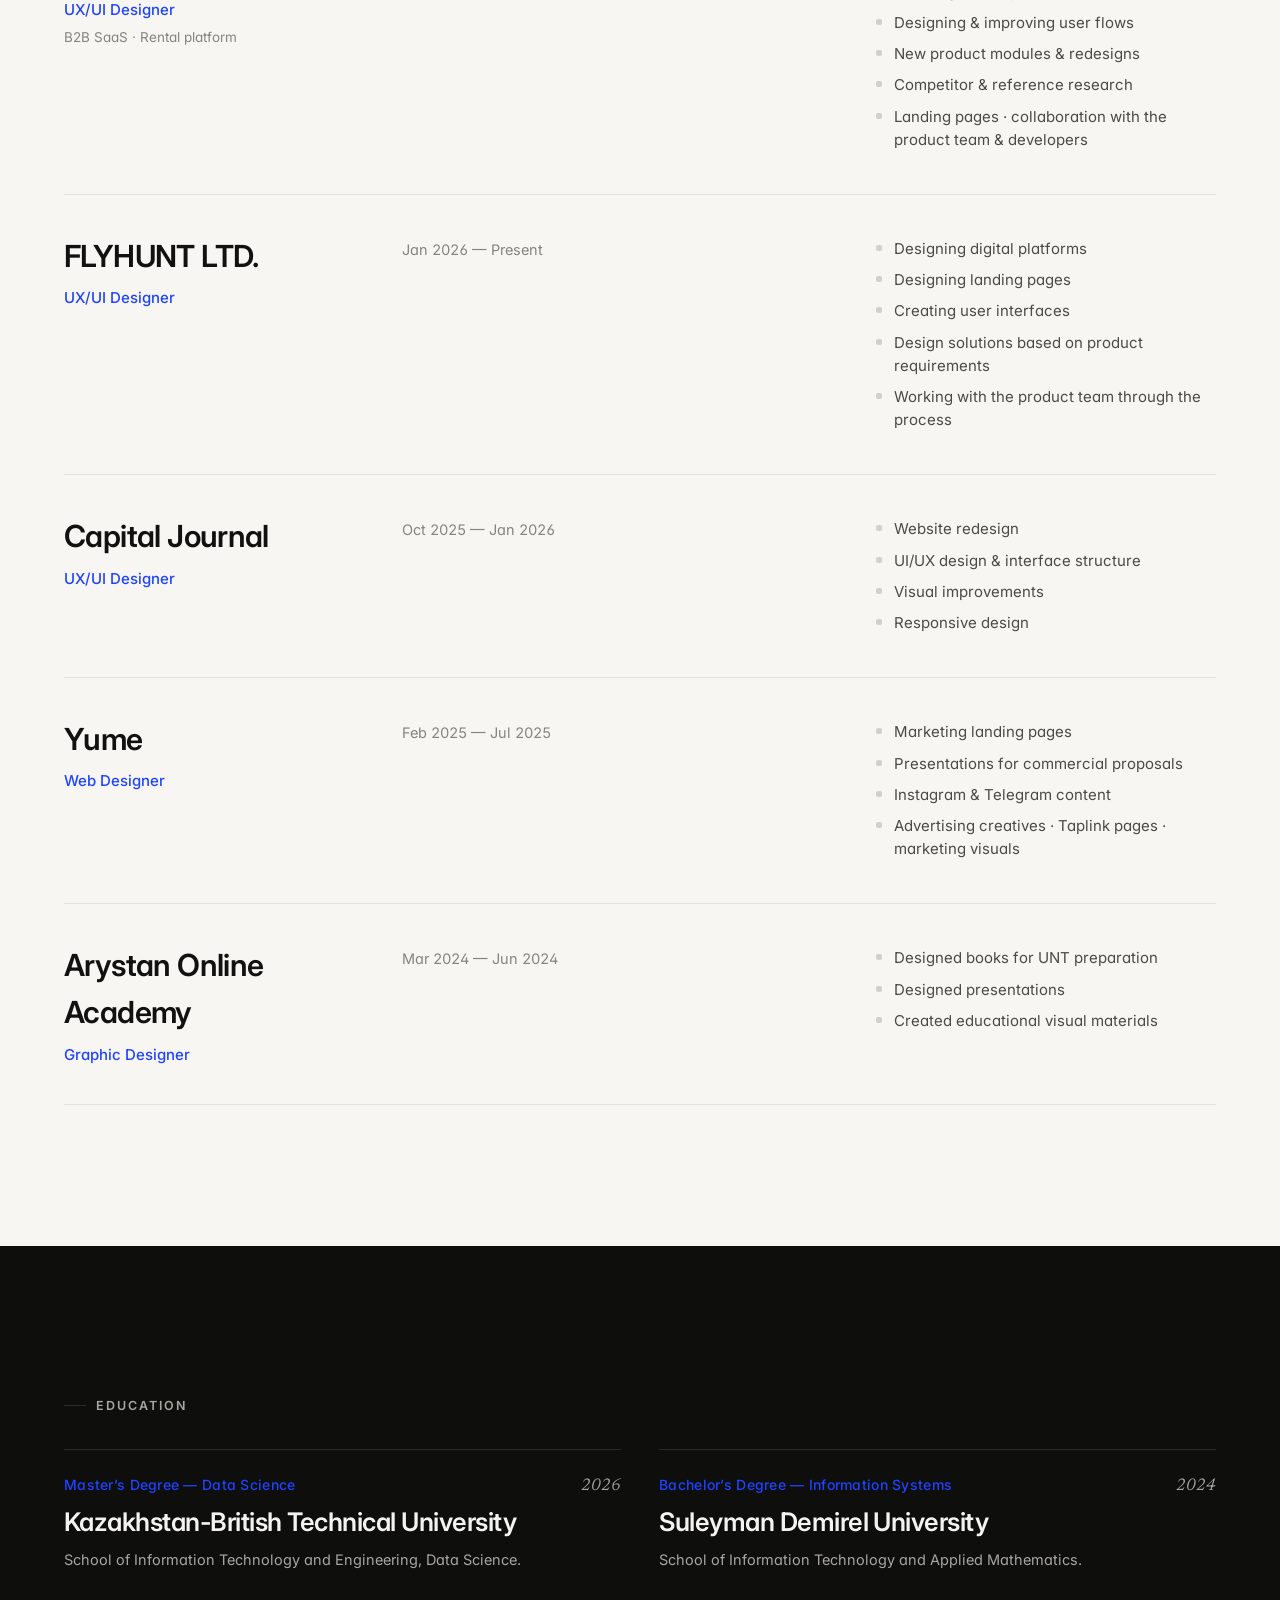
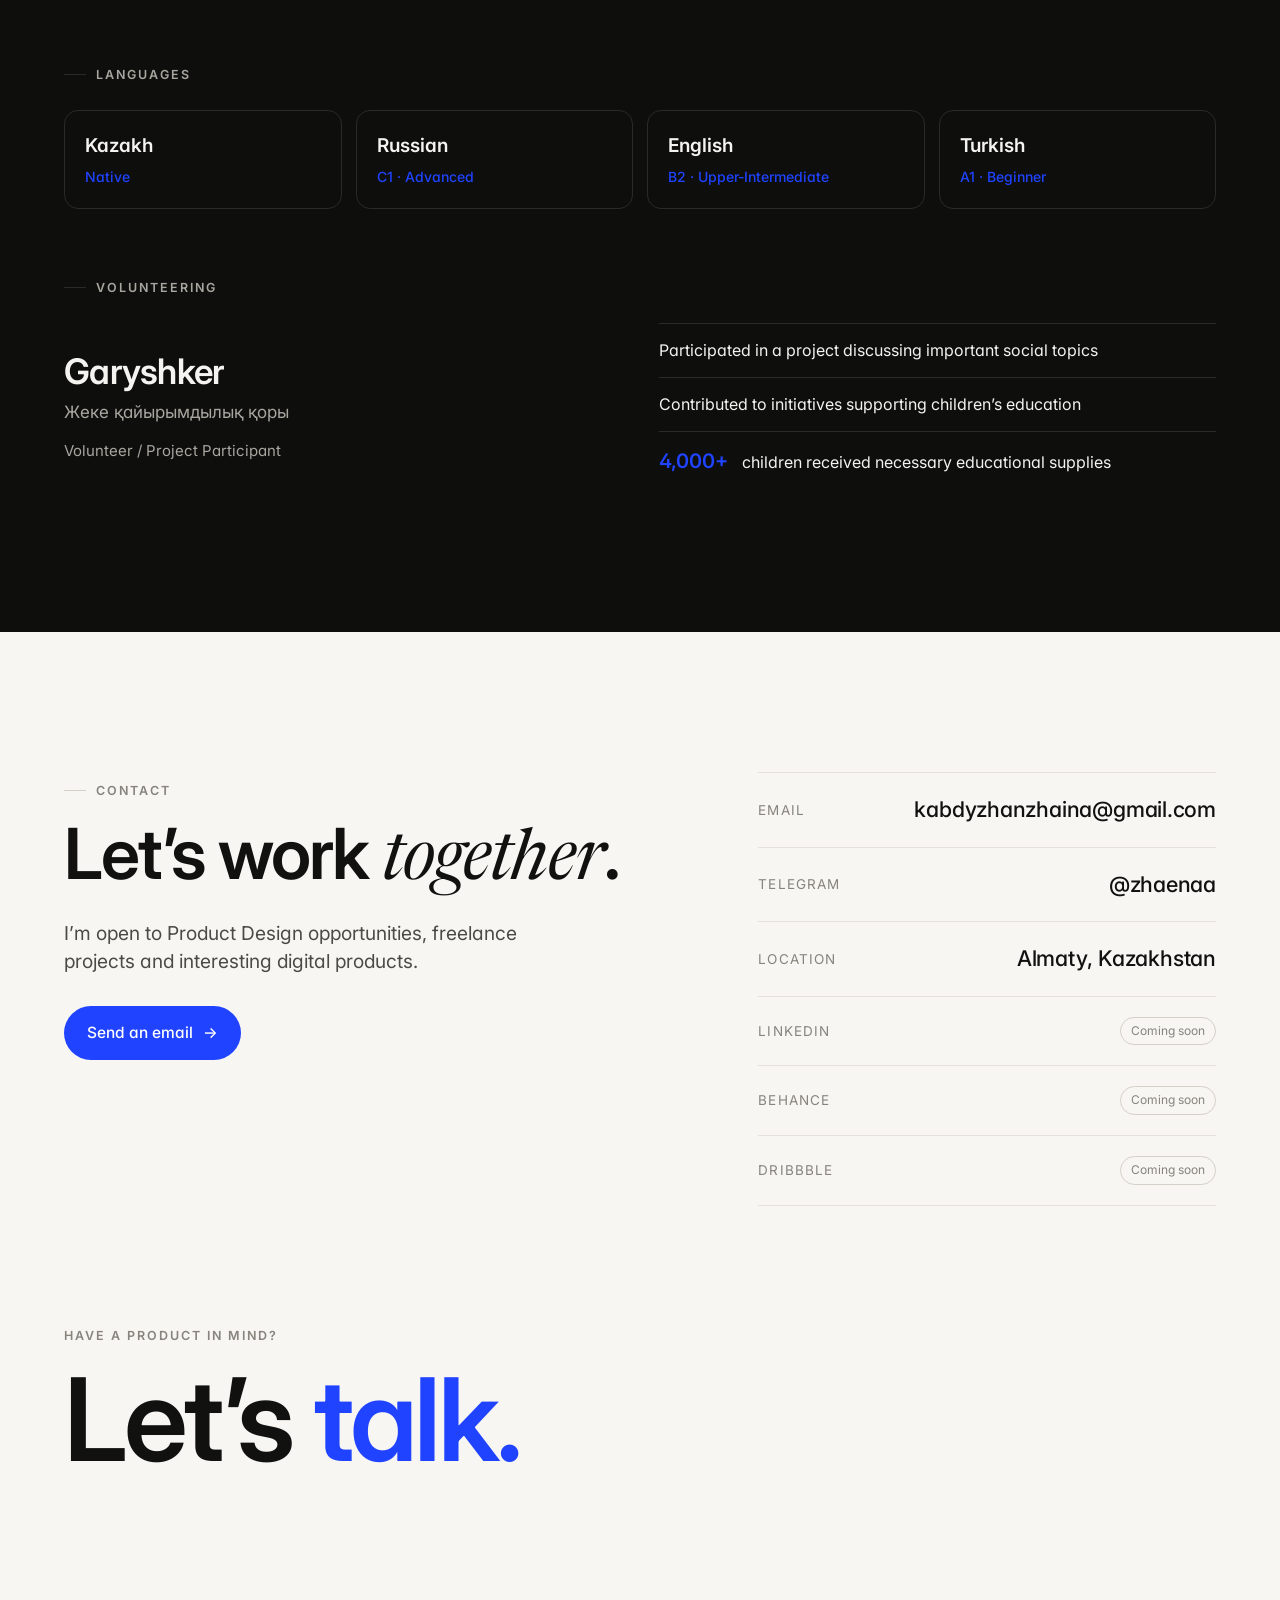
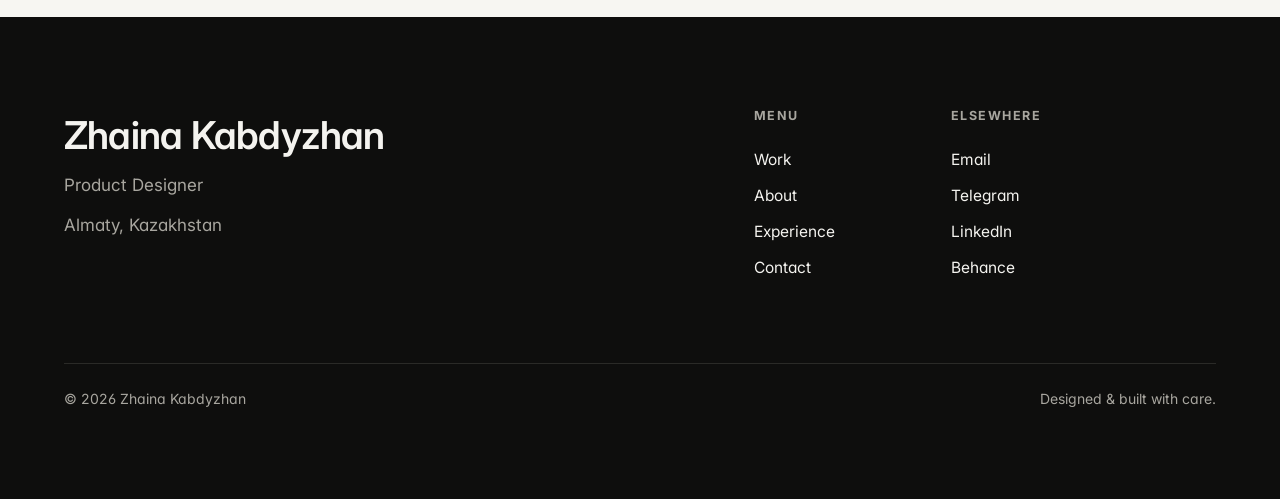
==== commit 209de9a5: "About: add portrait photo with location caption Co-Authored-By: Claude Fable 5.1 <noreply@anthropic." ====
--- a/index.html
+++ b/index.html
@@ -344,6 +344,10 @@
           </div>
         </div>
         <div class="about-side reveal d2">
+          <figure class="about-photo">
+            <img src="assets/img/zhaina.jpg" alt="Zhaina Kabdyzhan" loading="lazy" width="900" height="1125" />
+            <figcaption><span lang="en">Almaty, Kazakhstan</span><span lang="ru">Алматы, Казахстан</span></figcaption>
+          </figure>
           <span class="eyebrow no-line" style="margin-bottom:8px"><span lang="en">Journey</span><span lang="ru">Путь</span></span>
           <div class="timeline" style="margin-top:14px">
             <div class="tl-item">
--- a/assets/css/styles.css
+++ b/assets/css/styles.css
@@ -398,6 +398,12 @@
 .about-copy p { font-size: clamp(1.15rem, 1.8vw, 1.5rem); line-height: 1.45; letter-spacing: -0.01em; color: var(--ink); }
 .about-copy p + p { margin-top: 22px; color: var(--ink-2); }
 
+/* About portrait */
+.about-photo { margin: 0 0 34px; position: relative; }
+.about-photo img { width: 100%; height: auto; aspect-ratio: 4 / 5; object-fit: cover; object-position: 50% 30%; border-radius: var(--radius-lg); border: 1px solid var(--line); box-shadow: var(--shadow-md); }
+.about-photo figcaption { position: absolute; left: 14px; bottom: 14px; font-size: 12px; font-weight: 600; letter-spacing: .1em; text-transform: uppercase; color: var(--ink); background: color-mix(in srgb, var(--bg-elev) 82%, transparent); backdrop-filter: blur(8px); padding: 7px 11px; border-radius: 100px; border: 1px solid var(--line); }
+@media (max-width: 900px){ .about-photo { max-width: 420px; } }
+
 /* Timeline */
 .timeline { border-top: 1px solid var(--line); }
 .tl-item { display: grid; grid-template-columns: 84px 1fr; gap: 18px; padding: 22px 0; border-bottom: 1px solid var(--line); align-items: baseline; }
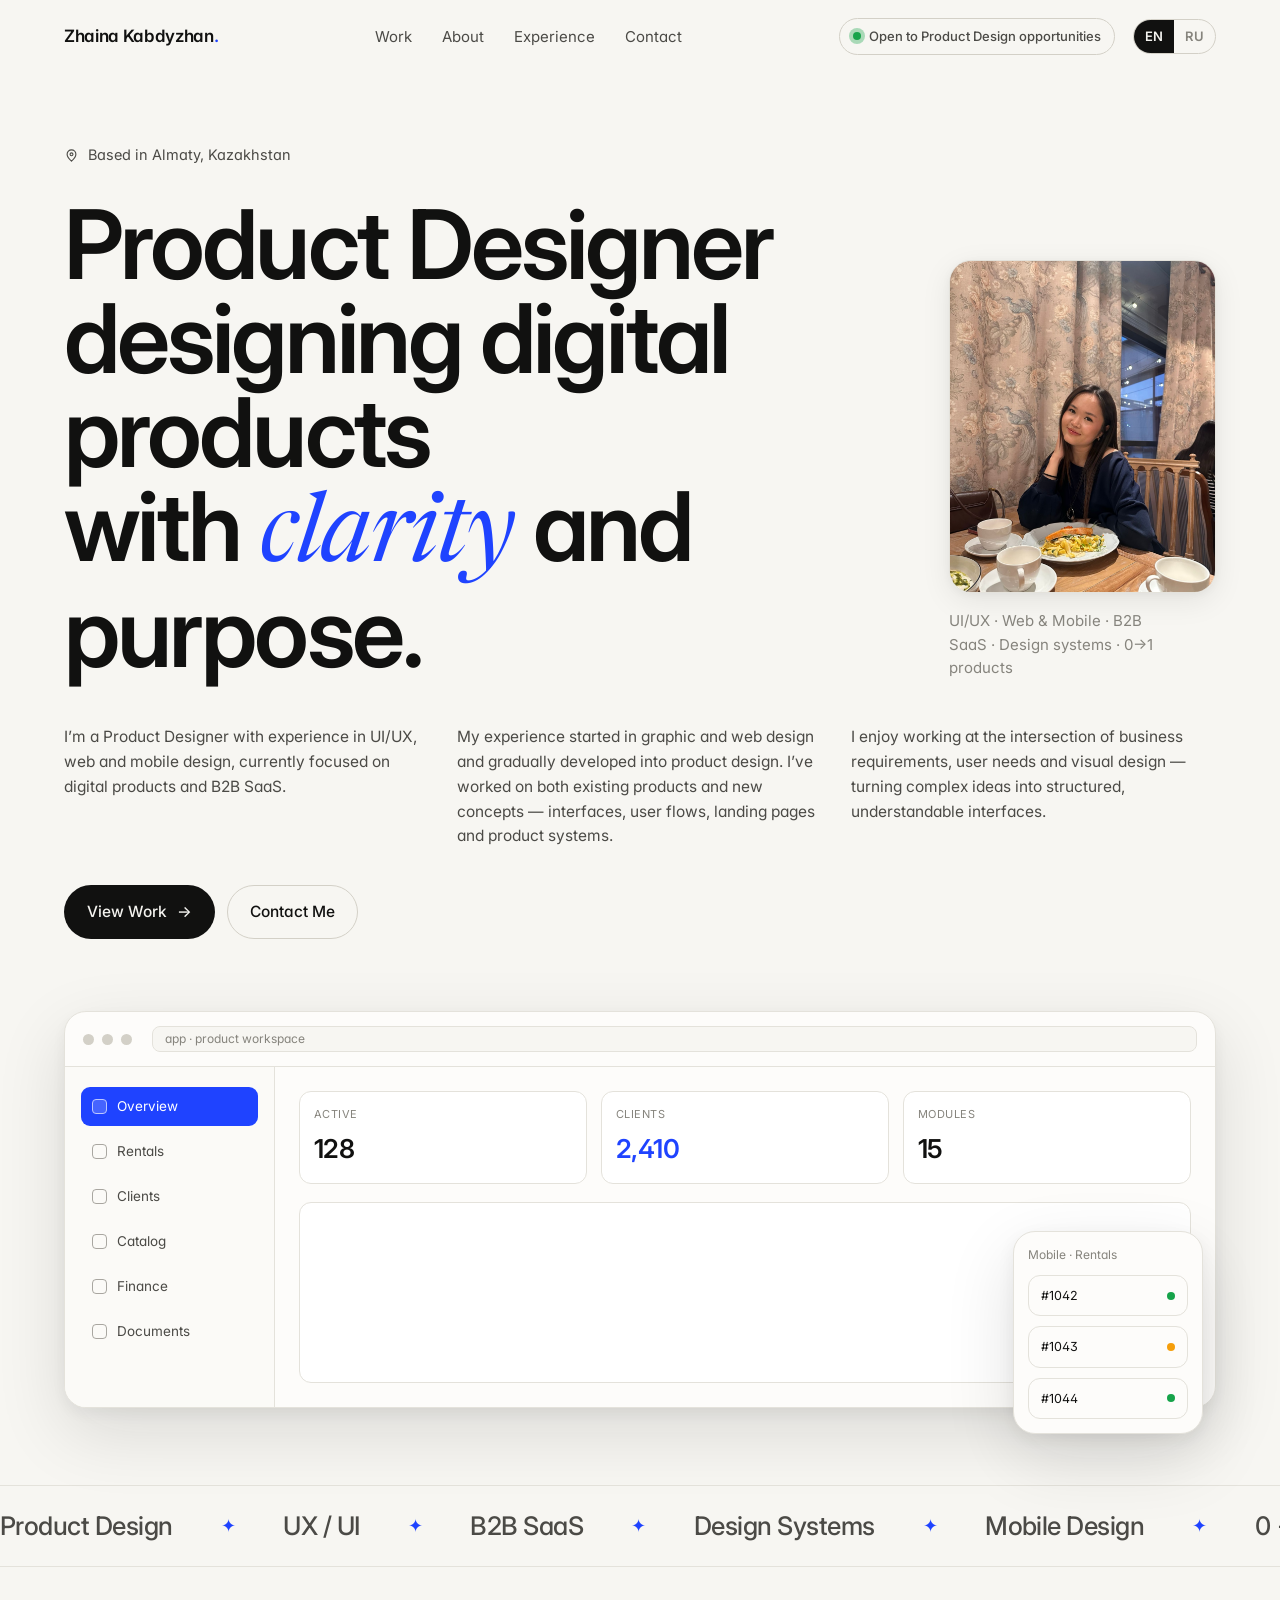
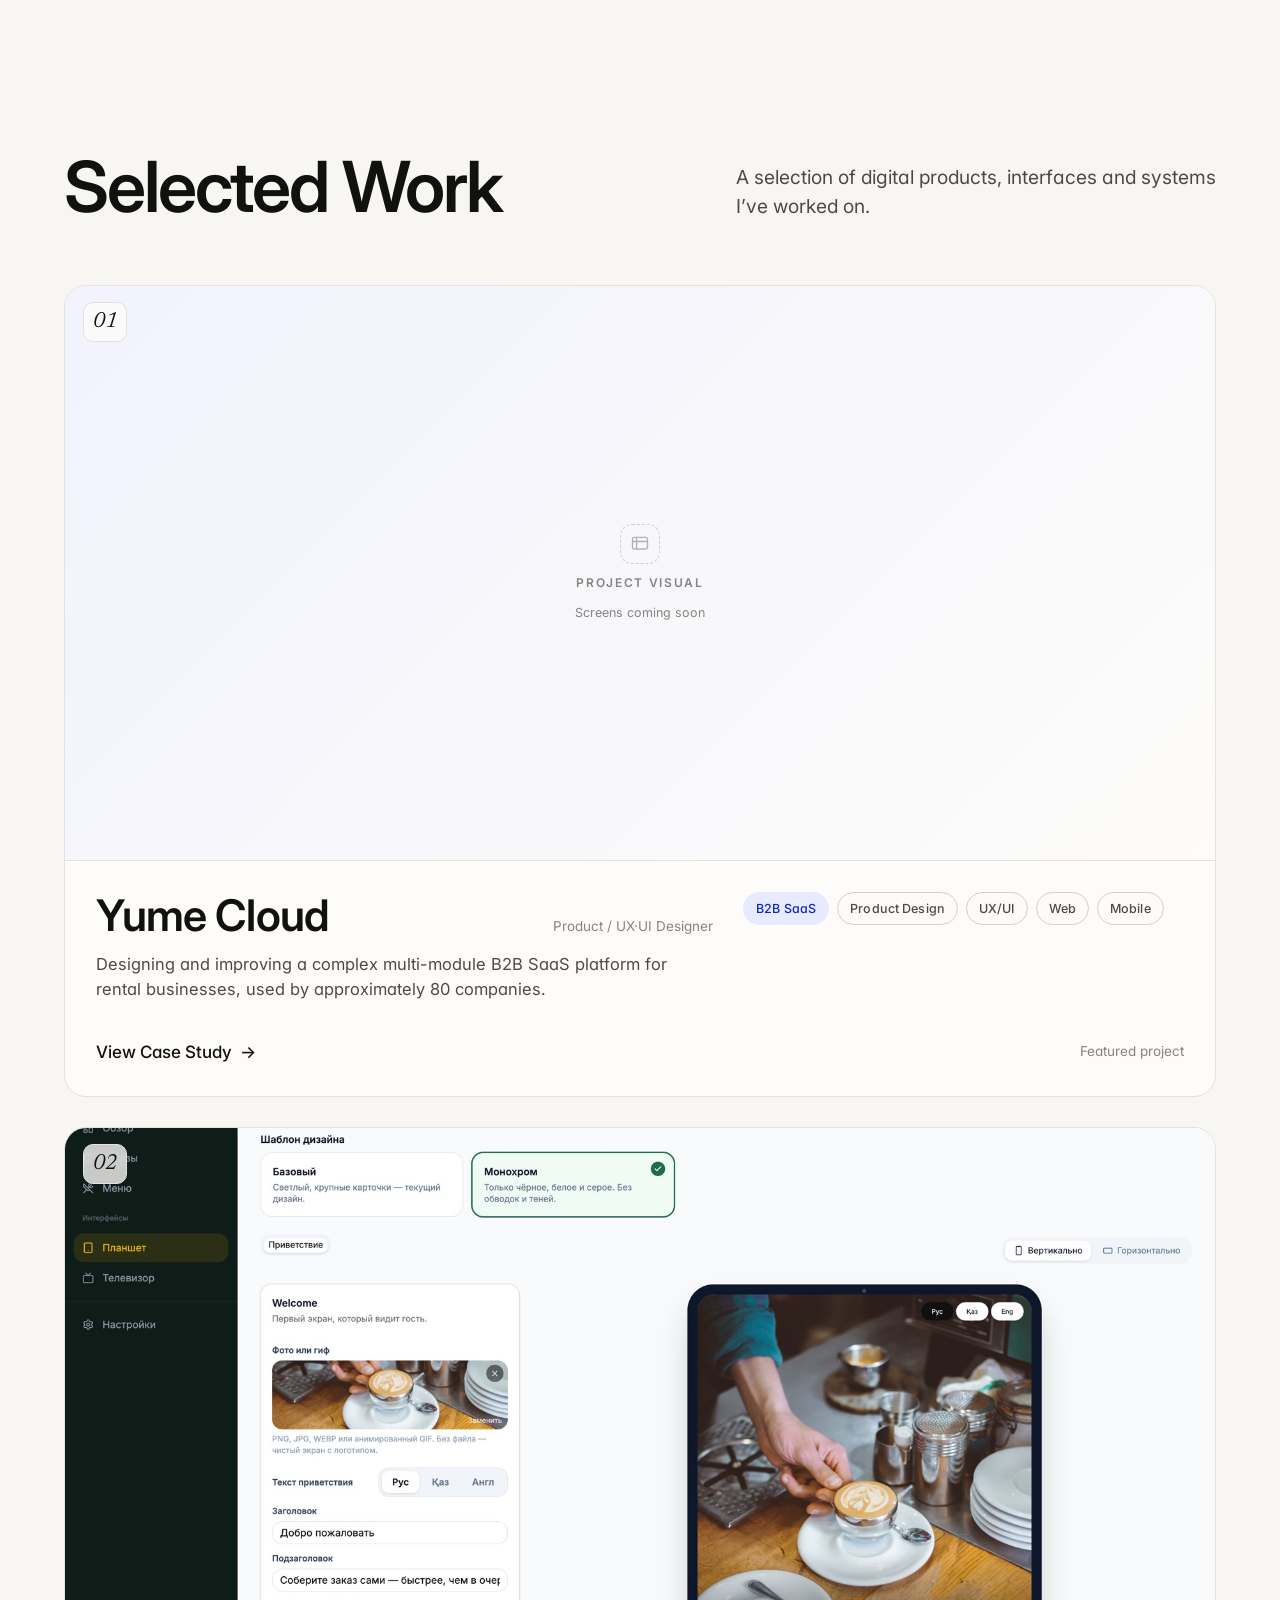
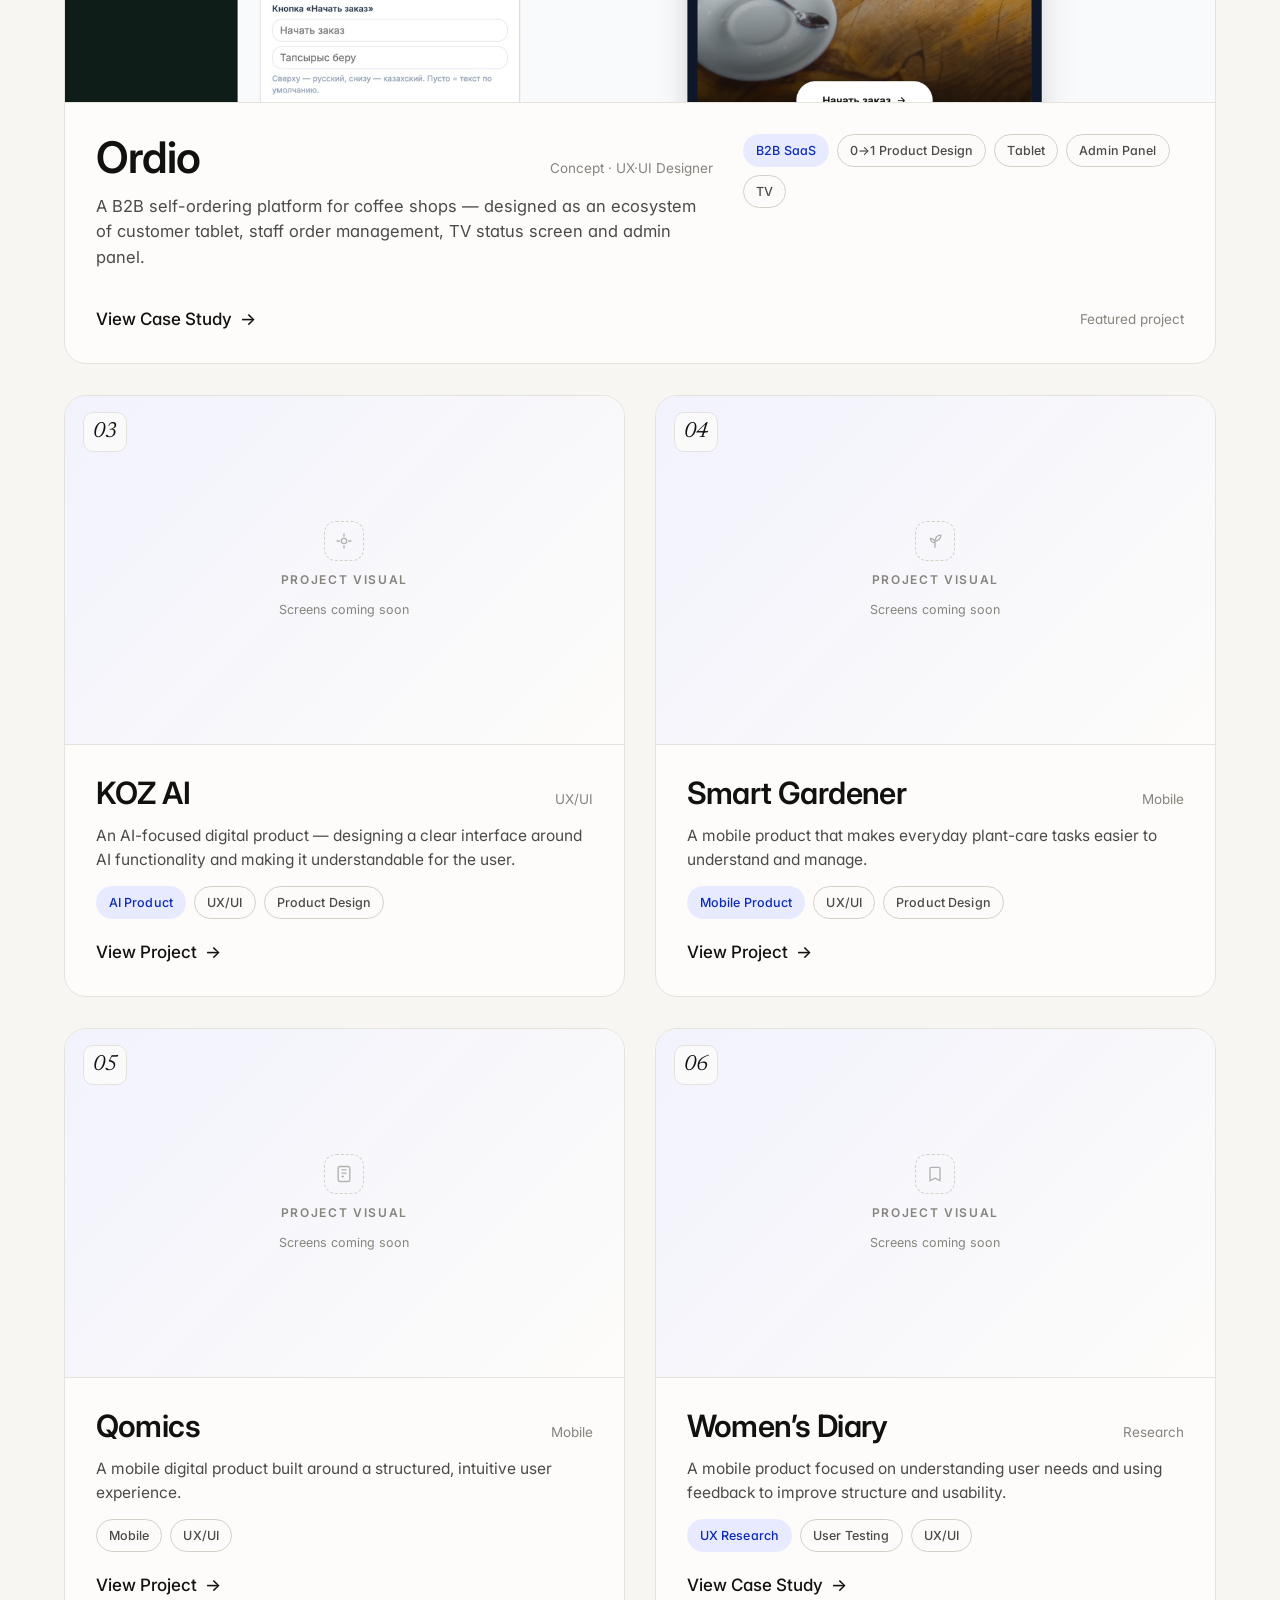
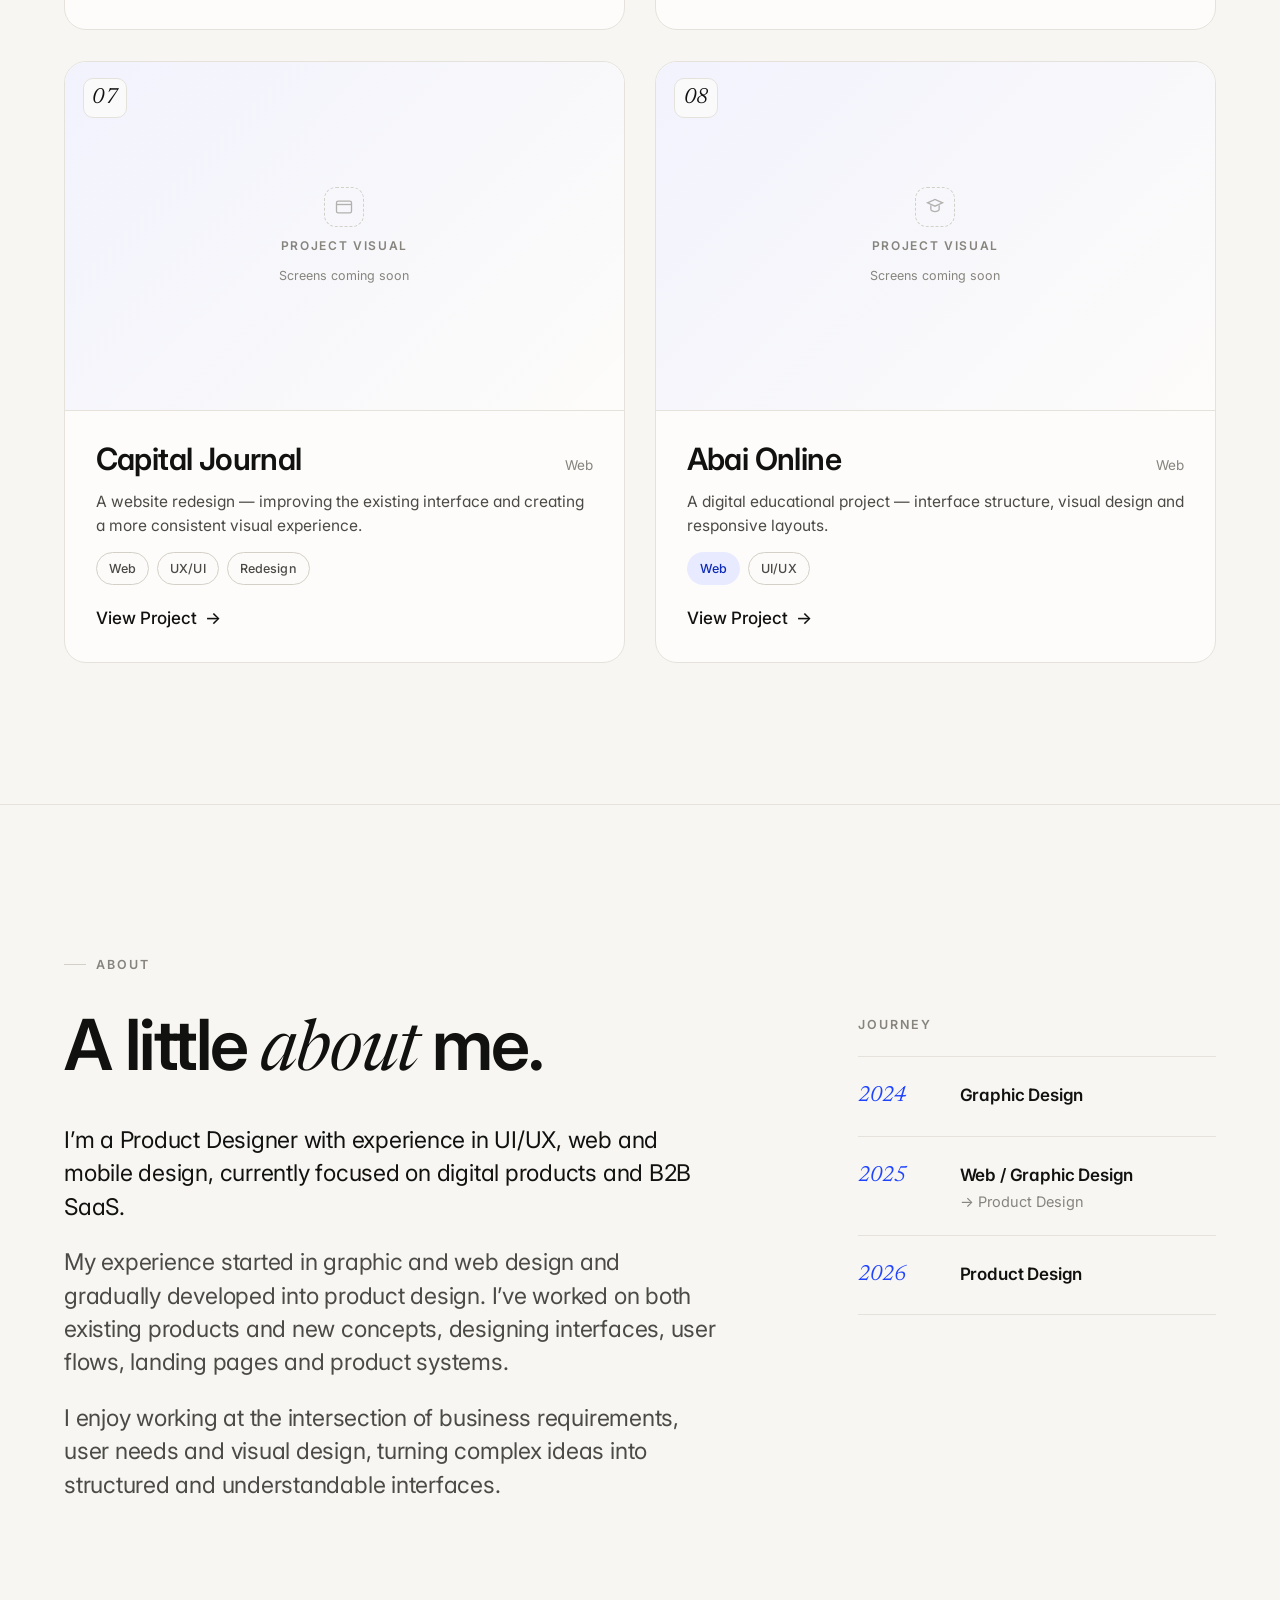
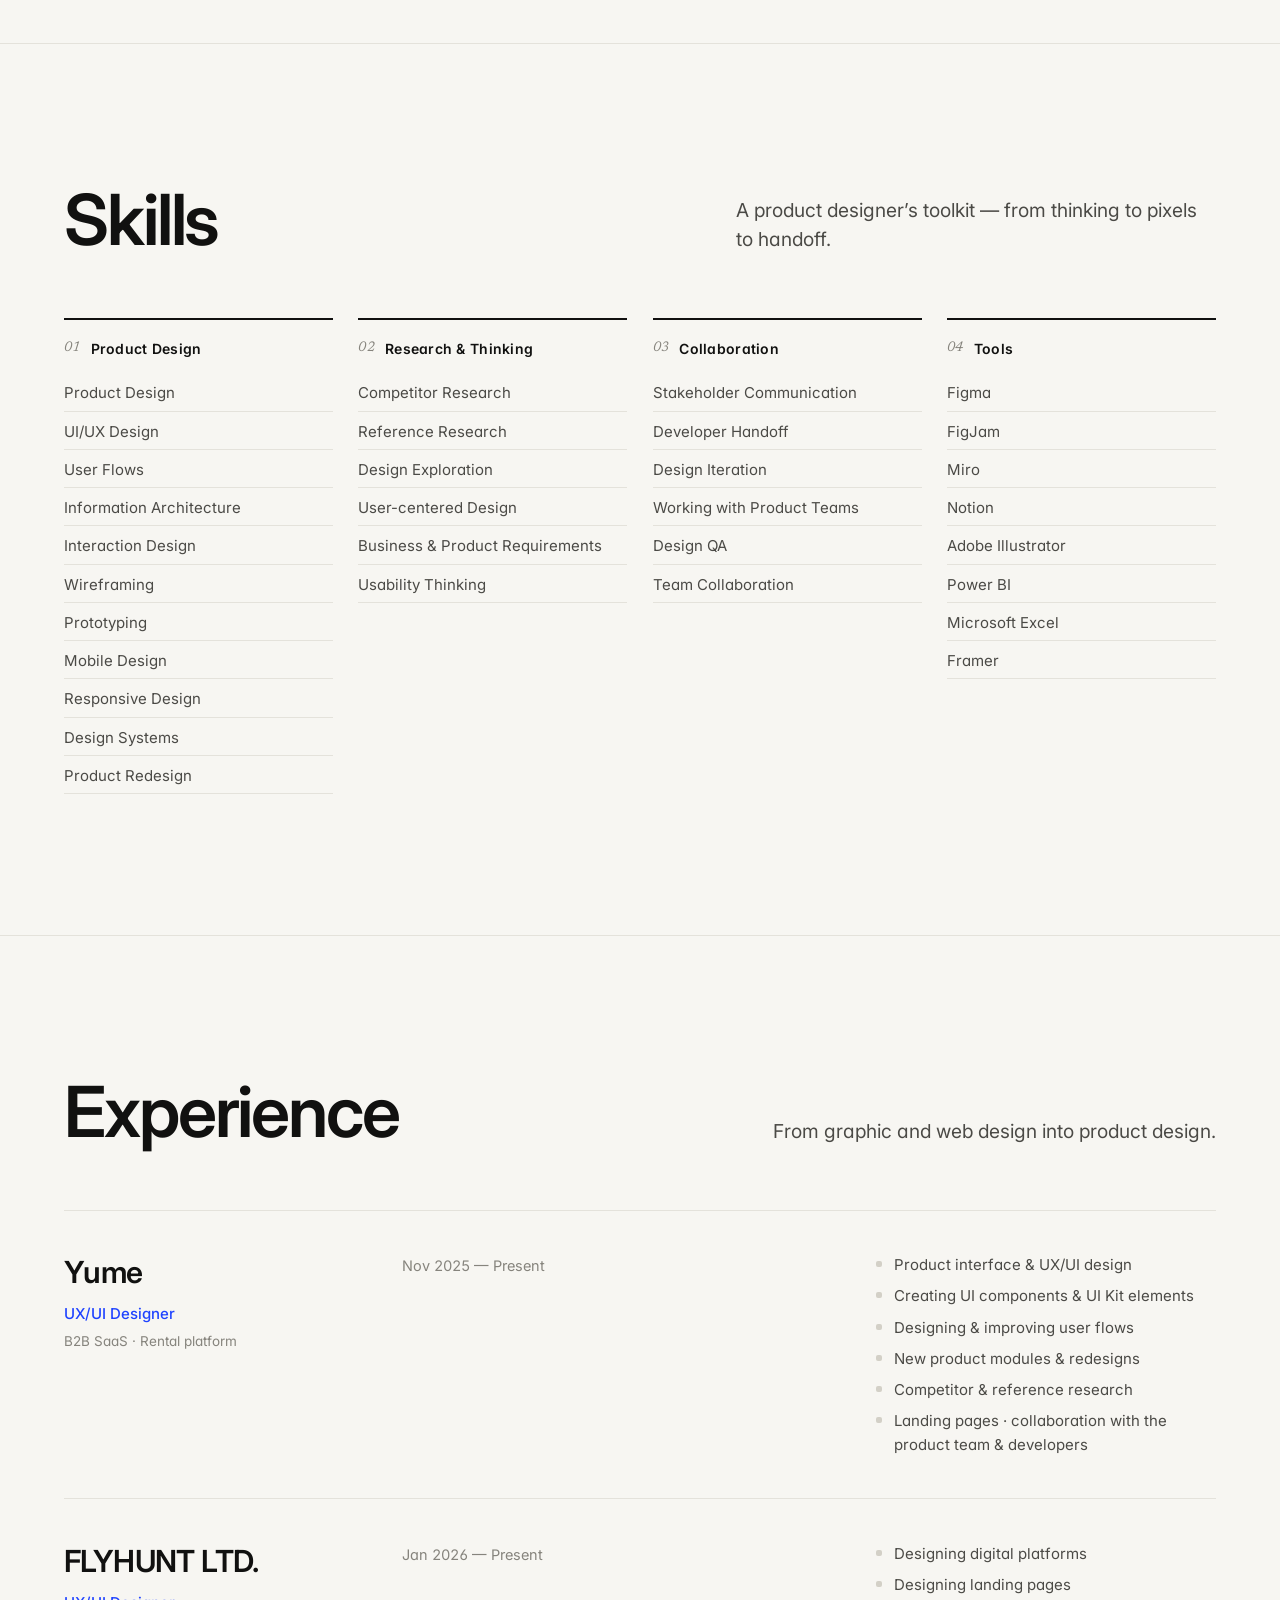
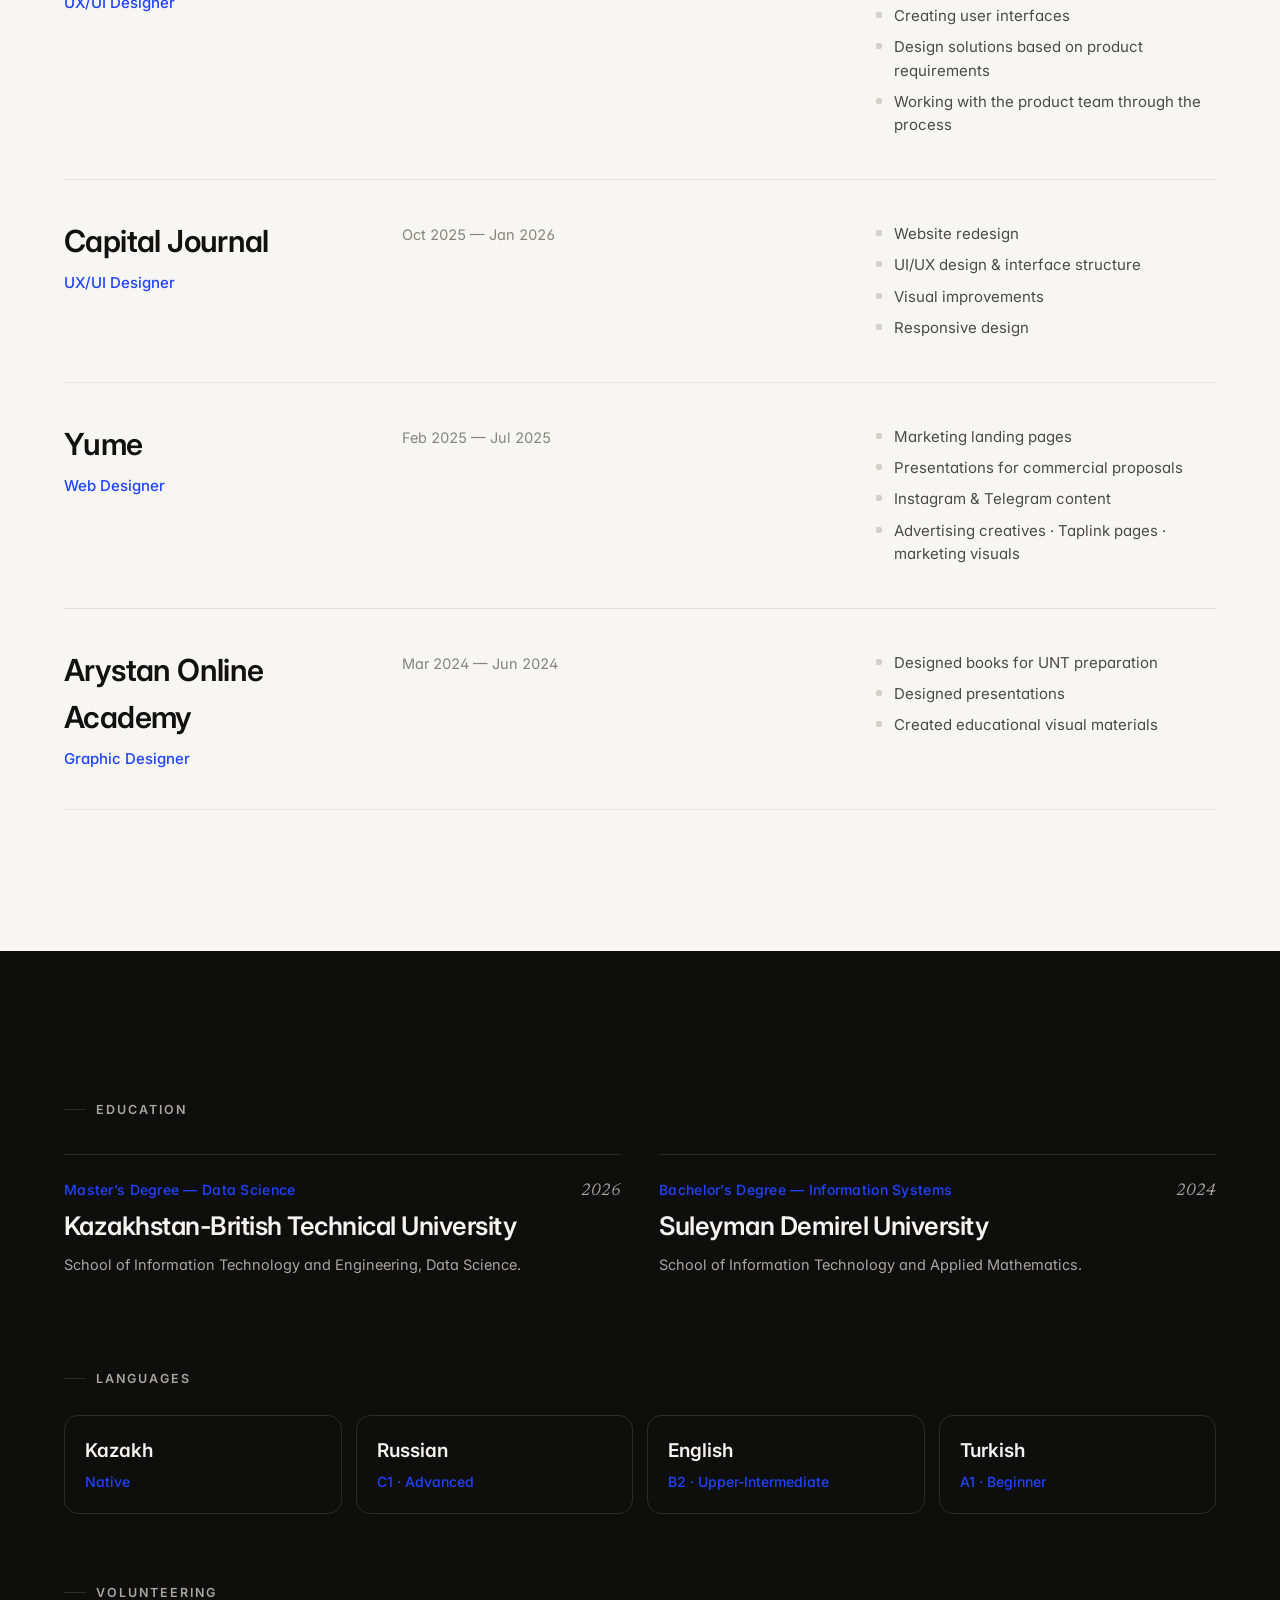
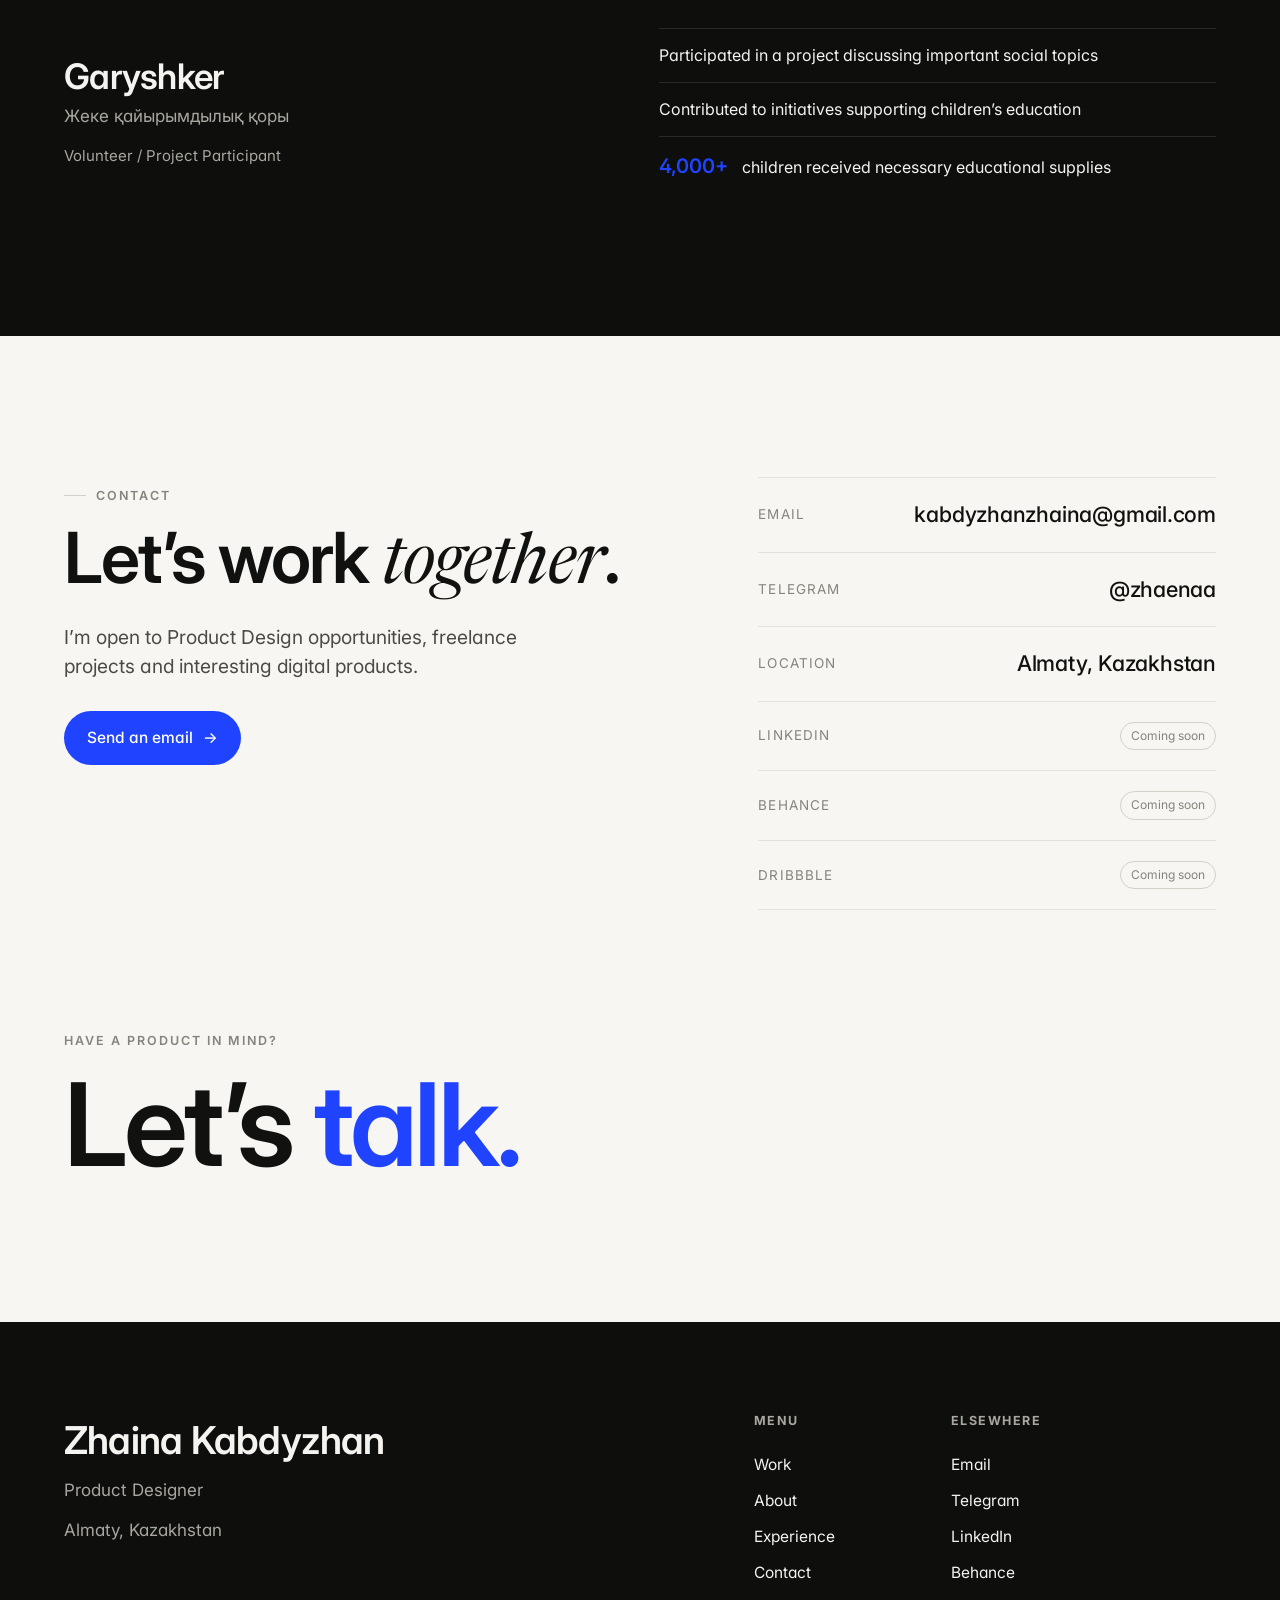
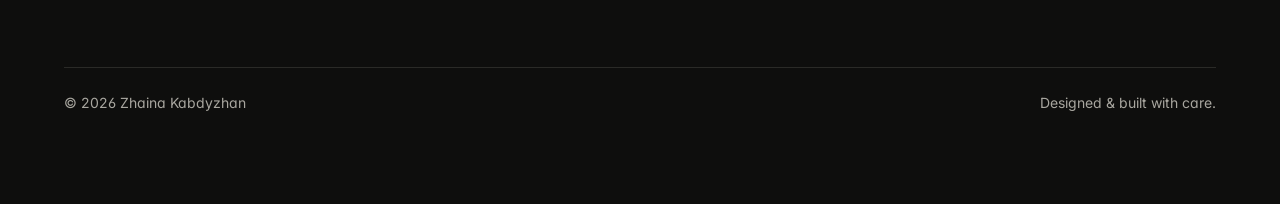
==== commit 21ed60f9: "Hero: portrait next to the headline, drop About photo, cache-bust CSS Co-Authored-By: Claude Fable 5" ====
--- a/index.html
+++ b/index.html
@@ -12,7 +12,7 @@
 <link rel="preconnect" href="https://fonts.googleapis.com" />
 <link rel="preconnect" href="https://fonts.gstatic.com" crossorigin />
 <link href="https://fonts.googleapis.com/css2?family=Inter:opsz,wght@14..32,400;14..32,500;14..32,600;14..32,700&family=Newsreader:ital,opsz,wght@1,6..72,400;1,6..72,500&display=swap" rel="stylesheet" />
-<link rel="stylesheet" href="assets/css/styles.css" />
+<link rel="stylesheet" href="assets/css/styles.css?v=3" />
 <link rel="icon" href="data:image/svg+xml,%3Csvg xmlns='http://www.w3.org/2000/svg' viewBox='0 0 100 100'%3E%3Crect width='100' height='100' rx='22' fill='%23111110'/%3E%3Ctext x='50' y='68' font-family='Inter,sans-serif' font-size='58' font-weight='600' fill='%231f43ff' text-anchor='middle'%3EZ%3C/text%3E%3C/svg%3E" />
 </head>
 <body>
@@ -75,7 +75,10 @@
             <span lang="ru">Product-дизайнер,<br/>создающий цифровые продукты<br/>с <span class="serif-it accent">ясностью</span> и смыслом.</span>
           </h1>
         </div>
-        <div class="hero-meta reveal d2">
+        <div class="hero-side reveal d2">
+          <figure class="hero-photo">
+            <img src="assets/img/zhaina.jpg" alt="Zhaina Kabdyzhan" width="1050" height="1400" fetchpriority="high" />
+          </figure>
           <p class="muted" style="font-size:15px;max-width:26ch;">
             <span lang="en">UI/UX · Web &amp; Mobile · B2B SaaS · Design systems · 0→1 products</span>
             <span lang="ru">UI/UX · Веб и мобайл · B2B SaaS · Дизайн-системы · Продукты 0→1</span>
@@ -344,10 +347,6 @@
           </div>
         </div>
         <div class="about-side reveal d2">
-          <figure class="about-photo">
-            <img src="assets/img/zhaina.jpg" alt="Zhaina Kabdyzhan" loading="lazy" width="900" height="1125" />
-            <figcaption><span lang="en">Almaty, Kazakhstan</span><span lang="ru">Алматы, Казахстан</span></figcaption>
-          </figure>
           <span class="eyebrow no-line" style="margin-bottom:8px"><span lang="en">Journey</span><span lang="ru">Путь</span></span>
           <div class="timeline" style="margin-top:14px">
             <div class="tl-item">
--- a/assets/css/styles.css
+++ b/assets/css/styles.css
@@ -250,8 +250,14 @@
 .hero-head { grid-column: 1 / 9; }
 .hero .display { margin-top: 22px; }
 .hero .display .accent { color: var(--accent); }
-.hero-meta { grid-column: 10 / 13; align-self: end; }
-@media (max-width: 980px){ .hero-head{grid-column:1/13} .hero-meta{grid-column:1/13} }
+.hero-side { grid-column: 10 / 13; align-self: end; display: flex; flex-direction: column; gap: 16px; }
+.hero-photo { margin: 0; }
+.hero-photo img { width: 100%; height: auto; aspect-ratio: 4 / 5; object-fit: cover; object-position: 50% 28%; border-radius: var(--radius-lg); border: 1px solid var(--line); box-shadow: var(--shadow-md); }
+@media (max-width: 980px){
+  .hero-head { grid-column: 1/13; }
+  .hero-side { grid-column: 1/13; flex-direction: row; align-items: flex-end; gap: 20px; margin-top: 28px; }
+  .hero-photo { width: min(240px, 46%); flex: none; }
+}
 
 .hero-loc { display: inline-flex; align-items: center; gap: 9px; font-size: 14.5px; color: var(--ink-2); margin-bottom: 8px; }
 .hero-loc svg { width: 15px; height: 15px; }
@@ -398,12 +404,6 @@
 .about-copy p { font-size: clamp(1.15rem, 1.8vw, 1.5rem); line-height: 1.45; letter-spacing: -0.01em; color: var(--ink); }
 .about-copy p + p { margin-top: 22px; color: var(--ink-2); }
 
-/* About portrait */
-.about-photo { margin: 0 0 34px; position: relative; }
-.about-photo img { width: 100%; height: auto; aspect-ratio: 4 / 5; object-fit: cover; object-position: 50% 30%; border-radius: var(--radius-lg); border: 1px solid var(--line); box-shadow: var(--shadow-md); }
-.about-photo figcaption { position: absolute; left: 14px; bottom: 14px; font-size: 12px; font-weight: 600; letter-spacing: .1em; text-transform: uppercase; color: var(--ink); background: color-mix(in srgb, var(--bg-elev) 82%, transparent); backdrop-filter: blur(8px); padding: 7px 11px; border-radius: 100px; border: 1px solid var(--line); }
-@media (max-width: 900px){ .about-photo { max-width: 420px; } }
-
 /* Timeline */
 .timeline { border-top: 1px solid var(--line); }
 .tl-item { display: grid; grid-template-columns: 84px 1fr; gap: 18px; padding: 22px 0; border-bottom: 1px solid var(--line); align-items: baseline; }
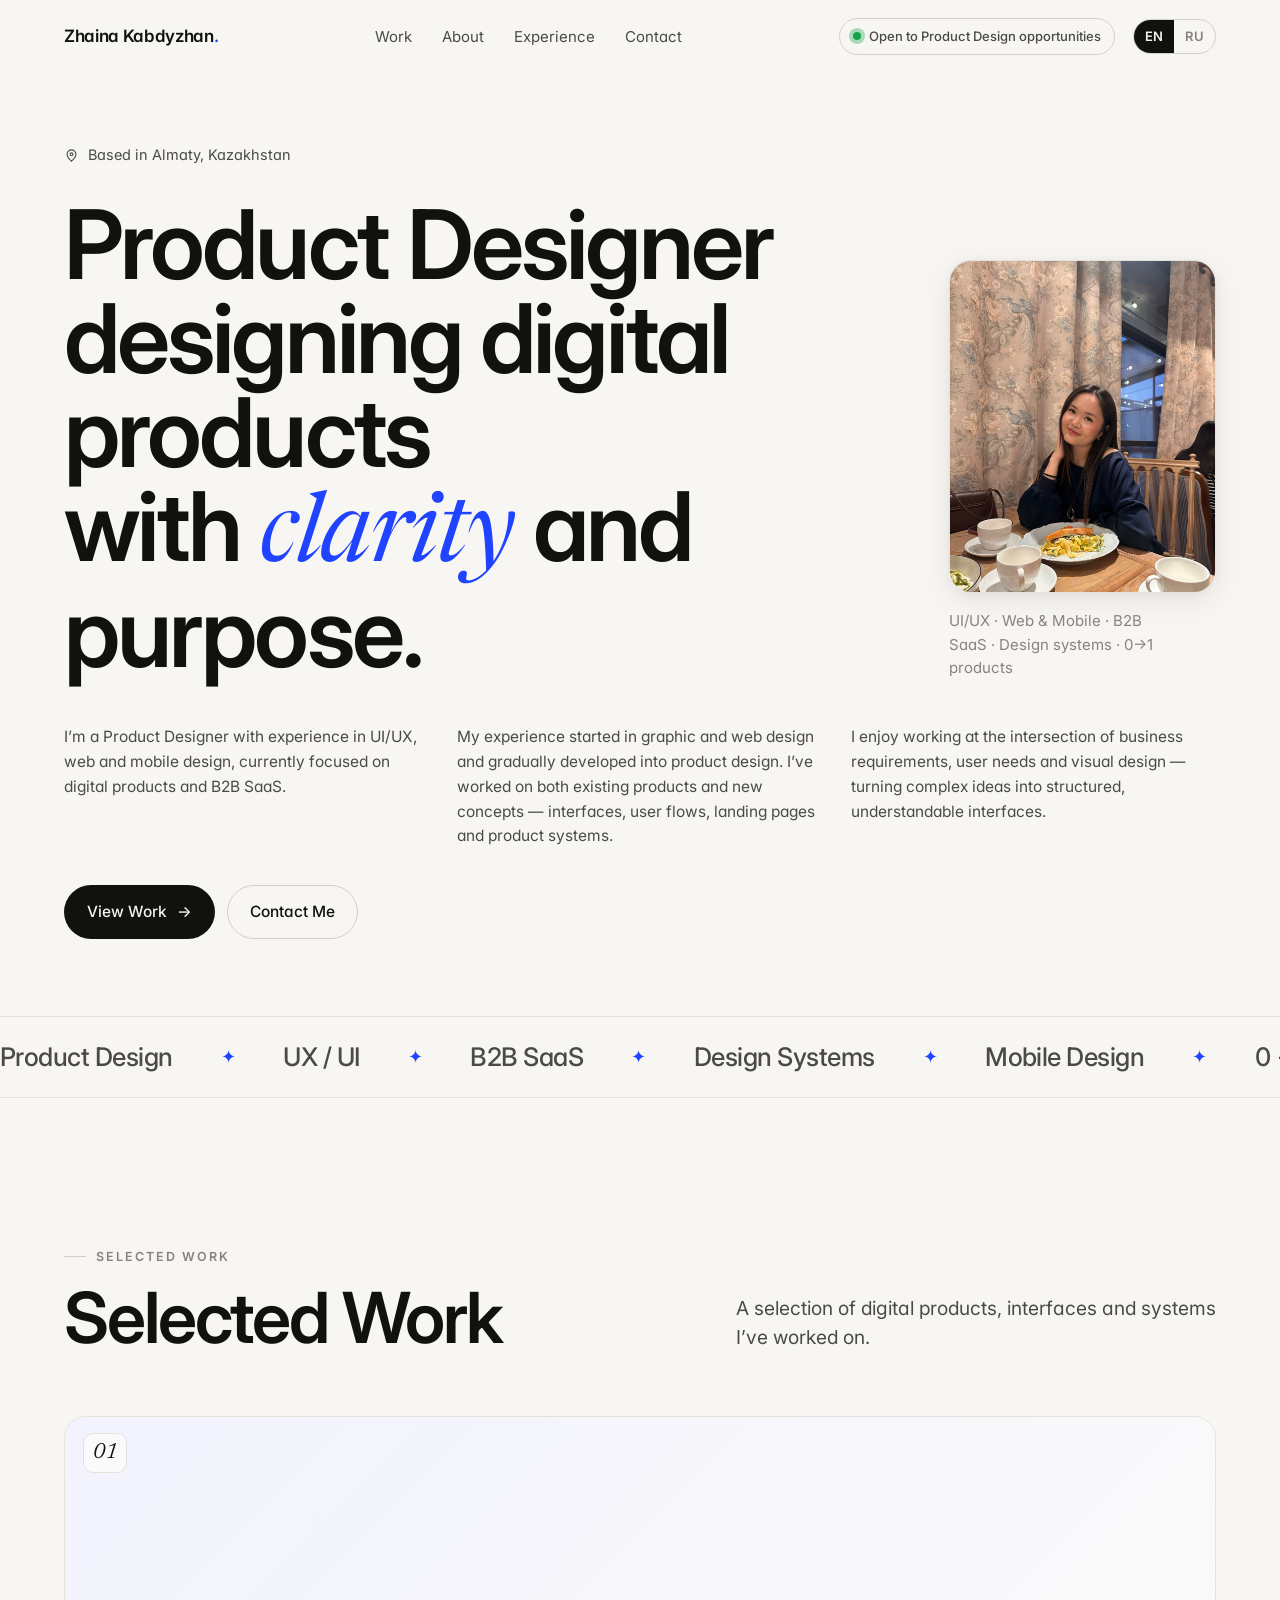
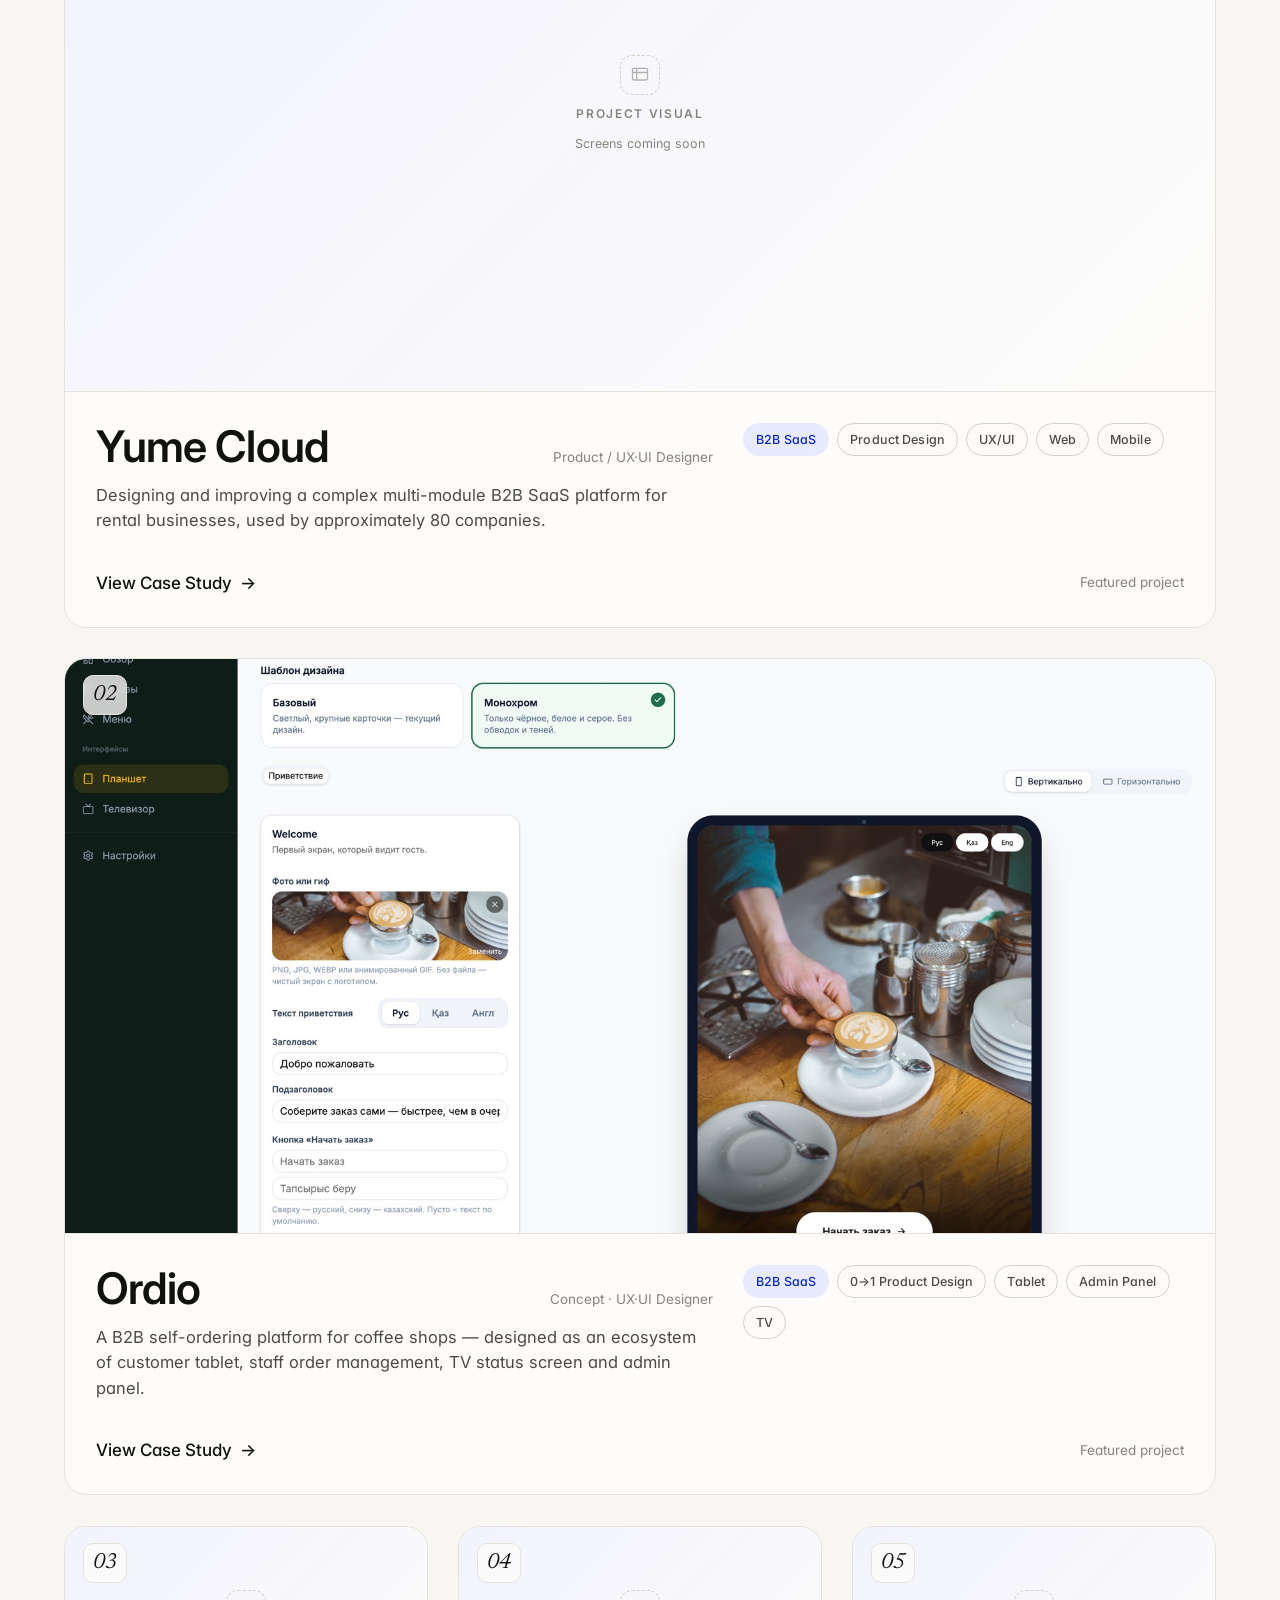
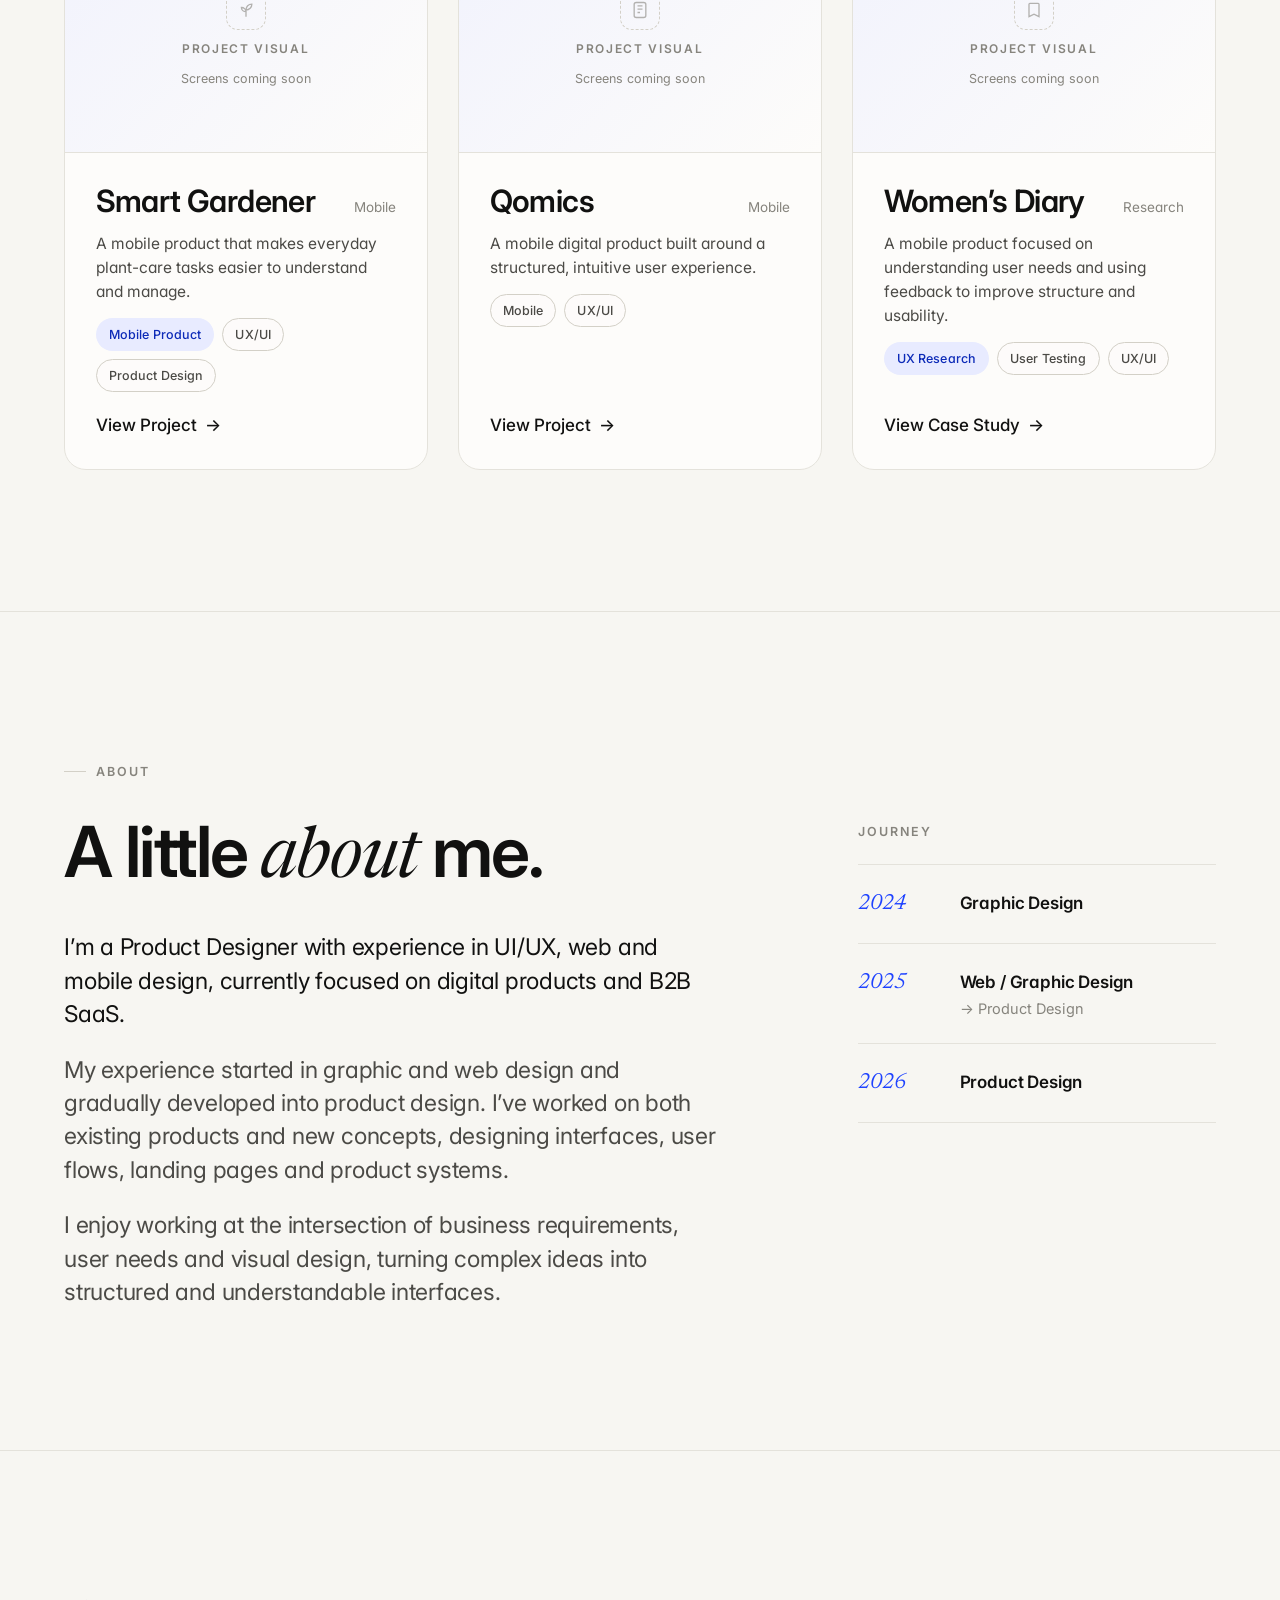
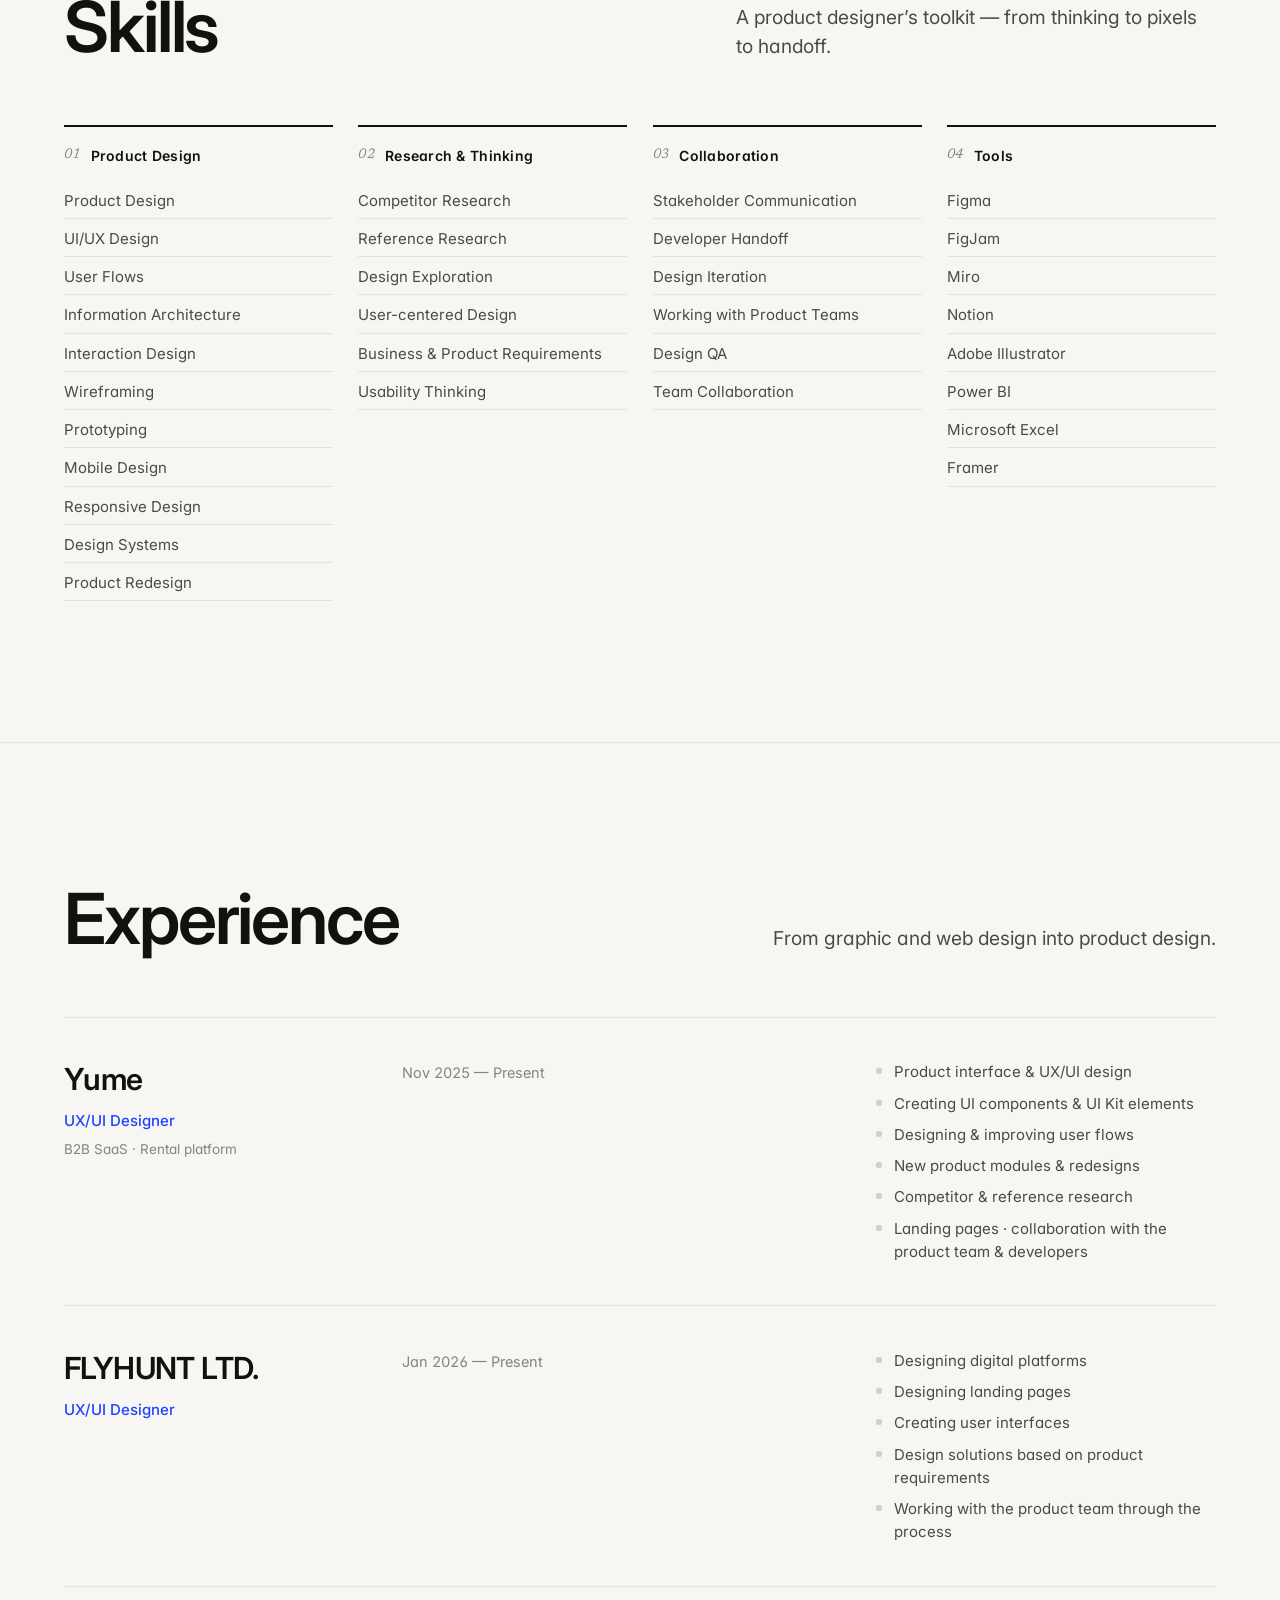
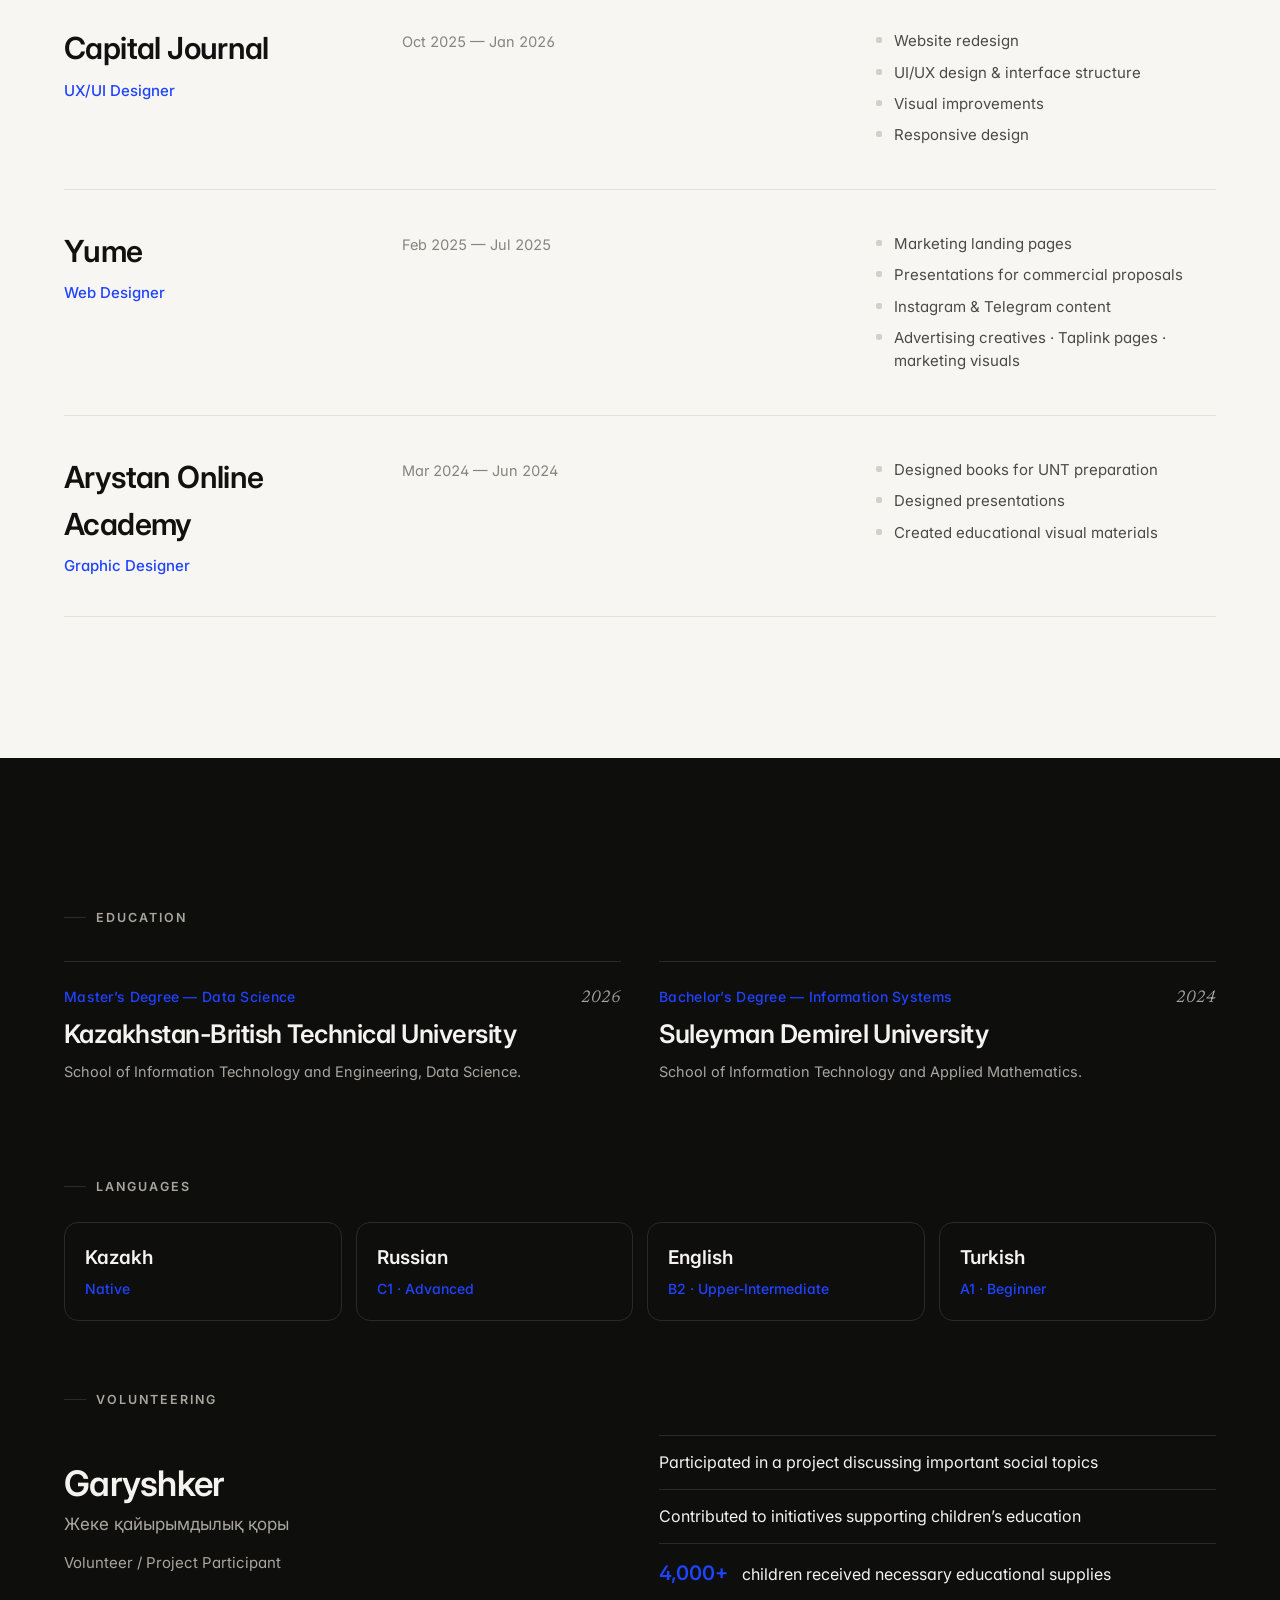
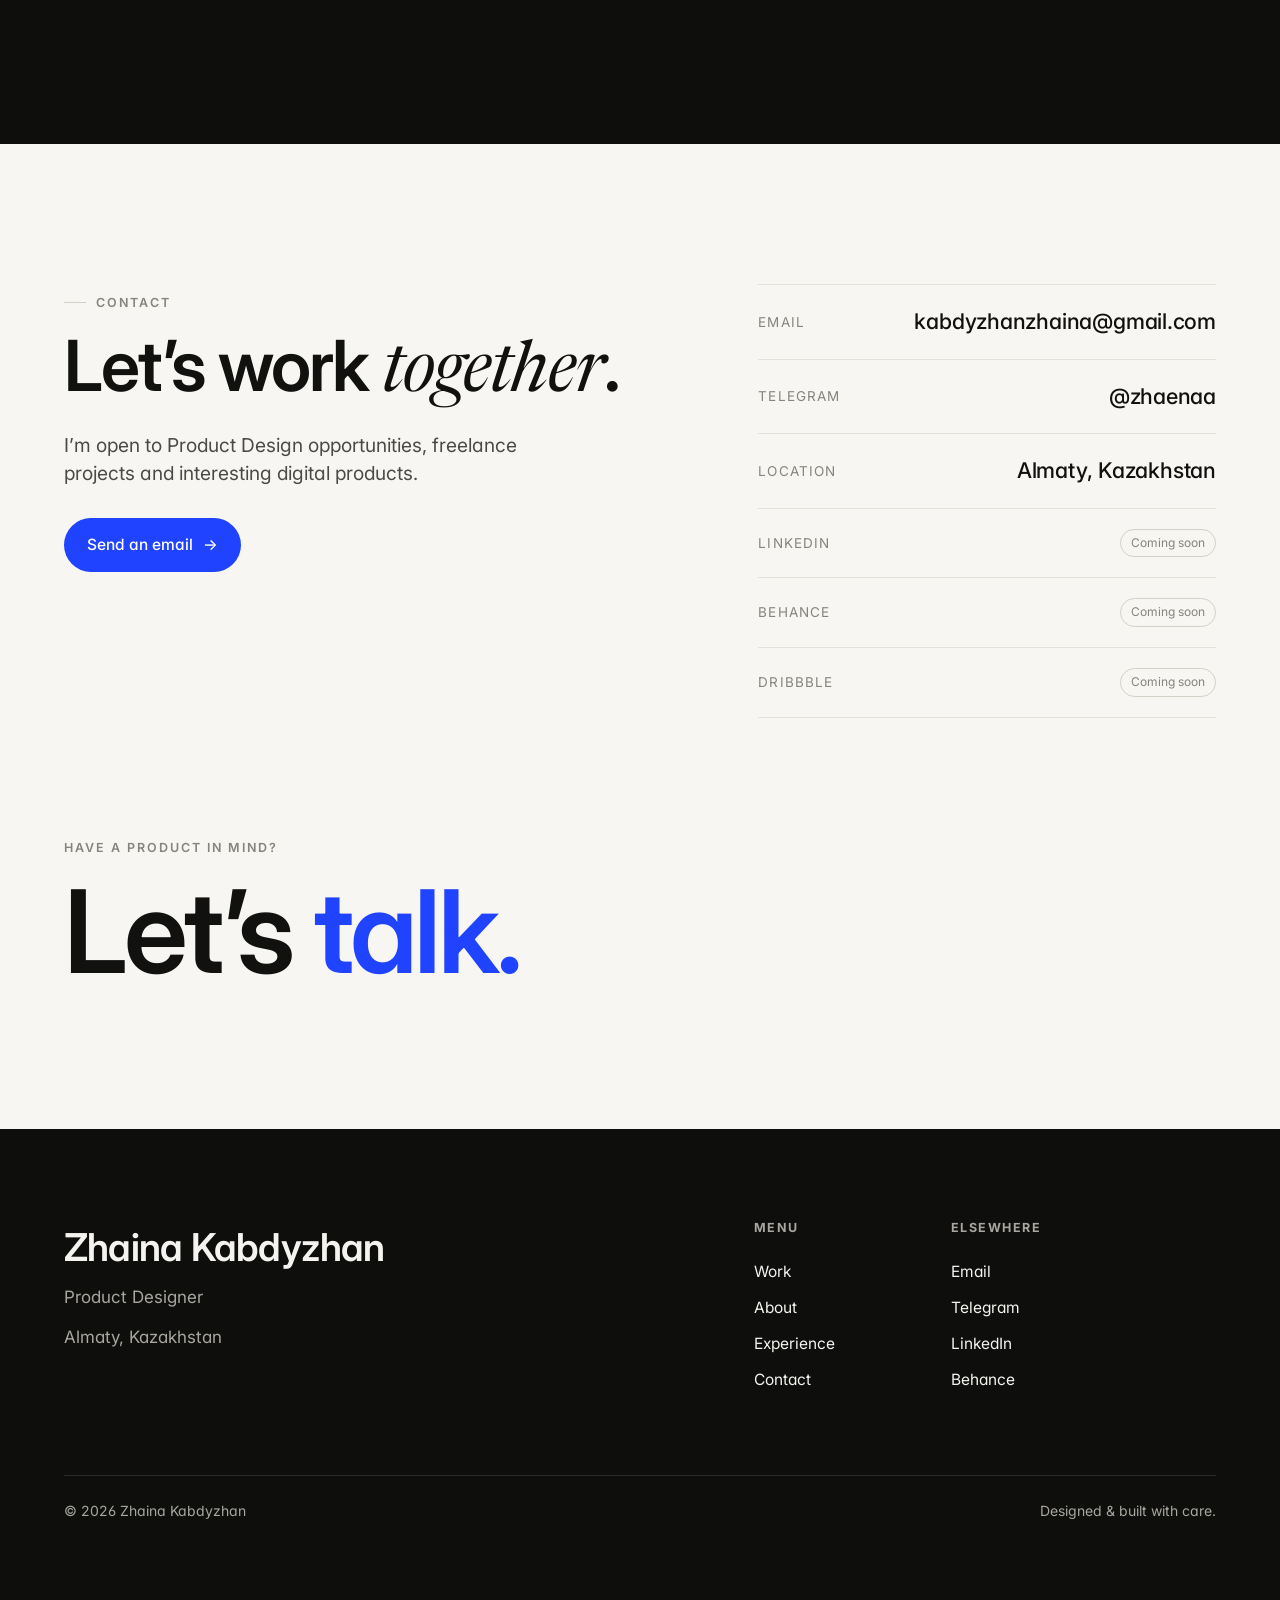
==== commit dc3eecdb: "Remove hero UI mockup and three projects (KOZ AI, Capital Journal, Abai Online) Renumber remaining w" ====
--- a/index.html
+++ b/index.html
@@ -102,42 +102,6 @@
         <a class="btn btn-ghost" href="#contact"><span lang="en">Contact Me</span><span lang="ru">Связаться</span></a>
       </div>
 
-      <!-- Hero visual: product UI mockup (built, not stock) -->
-      <div class="hero-visual reveal d4" aria-hidden="true">
-        <div class="mock">
-          <div class="mock-bar">
-            <span class="d"></span><span class="d"></span><span class="d"></span>
-            <span class="addr">app · product workspace</span>
-          </div>
-          <div class="mock-body">
-            <aside class="mock-side">
-              <div class="s-item active"><span class="ic"></span> Overview</div>
-              <div class="s-item"><span class="ic"></span> Rentals</div>
-              <div class="s-item"><span class="ic"></span> Clients</div>
-              <div class="s-item"><span class="ic"></span> Catalog</div>
-              <div class="s-item"><span class="ic"></span> Finance</div>
-              <div class="s-item"><span class="ic"></span> Documents</div>
-            </aside>
-            <div class="mock-main">
-              <div class="mock-kpis">
-                <div class="mock-kpi"><div class="k">Active</div><div class="v">128</div></div>
-                <div class="mock-kpi"><div class="k">Clients</div><div class="v acc">2,410</div></div>
-                <div class="mock-kpi"><div class="k">Modules</div><div class="v">15</div></div>
-              </div>
-              <div class="mock-chart">
-                <span class="bar"></span><span class="bar"></span><span class="bar"></span>
-                <span class="bar"></span><span class="bar"></span><span class="bar"></span><span class="bar"></span>
-              </div>
-            </div>
-          </div>
-        </div>
-        <div class="mock-phone">
-          <div class="ph-title">Mobile · Rentals</div>
-          <div class="ph-row"><span>#1042</span><span class="st"></span></div>
-          <div class="ph-row warn"><span>#1043</span><span class="st"></span></div>
-          <div class="ph-row"><span>#1044</span><span class="st"></span></div>
-        </div>
-      </div>
     </div>
   </section>
 
@@ -237,24 +201,11 @@
           </div>
         </a>
 
-        <!-- 03 KOZ AI -->
-        <a class="card small reveal" href="work/koz-ai.html">
+
+        <!-- 03 Smart Gardener -->
+        <a class="card third reveal" href="work/smart-gardener.html">
           <div class="card-media">
             <span class="num">03</span><span class="go">↗</span>
-            <div class="ph"><span class="ph-ic"><svg viewBox="0 0 24 24" fill="none" stroke="currentColor" stroke-width="1.6"><path d="M12 3v4M12 17v4M3 12h4M17 12h4"/><circle cx="12" cy="12" r="3.2"/></svg></span><span class="ph-label">Project Visual</span><span class="ph-sub"><span lang="en">Screens coming soon</span><span lang="ru">Экраны скоро появятся</span></span></div>
-          </div>
-          <div class="card-body">
-            <div class="row"><h3>KOZ AI</h3><span class="role">UX/UI</span></div>
-            <p class="card-desc"><span lang="en">An AI-focused digital product — designing a clear interface around AI functionality and making it understandable for the user.</span><span lang="ru">Цифровой продукт на базе ИИ — понятный интерфейс вокруг AI-функциональности, доступный для пользователя.</span></p>
-            <div class="tags"><span class="tag accent">AI Product</span><span class="tag">UX/UI</span><span class="tag">Product Design</span></div>
-            <div class="card-foot"><span class="link-u"><span lang="en">View Project</span><span lang="ru">Смотреть проект</span> <span class="arrow">→</span></span></div>
-          </div>
-        </a>
-
-        <!-- 04 Smart Gardener -->
-        <a class="card small reveal" href="work/smart-gardener.html">
-          <div class="card-media">
-            <span class="num">04</span><span class="go">↗</span>
             <div class="ph"><span class="ph-ic"><svg viewBox="0 0 24 24" fill="none" stroke="currentColor" stroke-width="1.6"><path d="M12 20v-8M12 12c0-4 3-7 7-7 0 4-3 7-7 7Zm0 2c0-3-2.5-5-5.5-5 0 3 2.5 5 5.5 5Z"/></svg></span><span class="ph-label">Project Visual</span><span class="ph-sub"><span lang="en">Screens coming soon</span><span lang="ru">Экраны скоро появятся</span></span></div>
           </div>
           <div class="card-body">
@@ -265,10 +216,10 @@
           </div>
         </a>
 
-        <!-- 05 Qomics -->
-        <a class="card small reveal" href="work/qomics.html">
+        <!-- 04 Qomics -->
+        <a class="card third reveal" href="work/qomics.html">
           <div class="card-media">
-            <span class="num">05</span><span class="go">↗</span>
+            <span class="num">04</span><span class="go">↗</span>
             <div class="ph"><span class="ph-ic"><svg viewBox="0 0 24 24" fill="none" stroke="currentColor" stroke-width="1.6"><rect x="5" y="3" width="14" height="18" rx="2.5"/><path d="M9 7h6M9 11h6M9 15h3"/></svg></span><span class="ph-label">Project Visual</span><span class="ph-sub"><span lang="en">Screens coming soon</span><span lang="ru">Экраны скоро появятся</span></span></div>
           </div>
           <div class="card-body">
@@ -279,10 +230,10 @@
           </div>
         </a>
 
-        <!-- 06 Women's Diary -->
-        <a class="card small reveal" href="work/womens-diary.html">
+        <!-- 05 Women's Diary -->
+        <a class="card third reveal" href="work/womens-diary.html">
           <div class="card-media">
-            <span class="num">06</span><span class="go">↗</span>
+            <span class="num">05</span><span class="go">↗</span>
             <div class="ph"><span class="ph-ic"><svg viewBox="0 0 24 24" fill="none" stroke="currentColor" stroke-width="1.6"><path d="M7 4h10a1 1 0 0 1 1 1v15l-6-3-6 3V5a1 1 0 0 1 1-1Z"/></svg></span><span class="ph-label">Project Visual</span><span class="ph-sub"><span lang="en">Screens coming soon</span><span lang="ru">Экраны скоро появятся</span></span></div>
           </div>
           <div class="card-body">
@@ -293,33 +244,7 @@
           </div>
         </a>
 
-        <!-- 07 Capital Journal -->
-        <a class="card small reveal" href="work/capital-journal.html">
-          <div class="card-media">
-            <span class="num">07</span><span class="go">↗</span>
-            <div class="ph"><span class="ph-ic"><svg viewBox="0 0 24 24" fill="none" stroke="currentColor" stroke-width="1.6"><rect x="3" y="5" width="18" height="14" rx="2"/><path d="M3 9h18"/></svg></span><span class="ph-label">Project Visual</span><span class="ph-sub"><span lang="en">Screens coming soon</span><span lang="ru">Экраны скоро появятся</span></span></div>
-          </div>
-          <div class="card-body">
-            <div class="row"><h3>Capital Journal</h3><span class="role">Web</span></div>
-            <p class="card-desc"><span lang="en">A website redesign — improving the existing interface and creating a more consistent visual experience.</span><span lang="ru">Редизайн сайта — улучшение существующего интерфейса и более консистентный визуальный опыт.</span></p>
-            <div class="tags"><span class="tag">Web</span><span class="tag">UX/UI</span><span class="tag">Redesign</span></div>
-            <div class="card-foot"><span class="link-u"><span lang="en">View Project</span><span lang="ru">Смотреть проект</span> <span class="arrow">→</span></span></div>
-          </div>
-        </a>
-
-        <!-- 08 Abai Online -->
-        <a class="card small reveal" href="work/abai-online.html">
-          <div class="card-media">
-            <span class="num">08</span><span class="go">↗</span>
-            <div class="ph"><span class="ph-ic"><svg viewBox="0 0 24 24" fill="none" stroke="currentColor" stroke-width="1.6"><path d="M3 7l9-4 9 4-9 4-9-4Z"/><path d="M7 10v5c0 1 2.5 2.5 5 2.5S17 16 17 15v-5"/></svg></span><span class="ph-label">Project Visual</span><span class="ph-sub"><span lang="en">Screens coming soon</span><span lang="ru">Экраны скоро появятся</span></span></div>
-          </div>
-          <div class="card-body">
-            <div class="row"><h3>Abai Online</h3><span class="role">Web</span></div>
-            <p class="card-desc"><span lang="en">A digital educational project — interface structure, visual design and responsive layouts.</span><span lang="ru">Цифровой образовательный проект — структура интерфейса, визуальный дизайн и адаптив.</span></p>
-            <div class="tags"><span class="tag accent">Web</span><span class="tag">UI/UX</span></div>
-            <div class="card-foot"><span class="link-u"><span lang="en">View Project</span><span lang="ru">Смотреть проект</span> <span class="arrow">→</span></span></div>
-          </div>
-        </a>
+
 
       </div>
     </div>
--- a/assets/css/styles.css
+++ b/assets/css/styles.css
@@ -268,51 +268,6 @@
 
 .hero-cta { margin-top: 36px; display: flex; flex-wrap: wrap; gap: 12px; align-items: center; }
 
-/* Hero visual — mini product UI mockup (not stock) */
-.hero-visual {
-  grid-column: 1 / 13; margin-top: clamp(40px, 6vw, 72px);
-  position: relative;
-}
-.mock {
-  border: 1px solid var(--line); border-radius: var(--radius-lg);
-  background: var(--bg-elev); box-shadow: var(--shadow-lg); overflow: hidden;
-  position: relative;
-}
-.mock-bar { display: flex; align-items: center; gap: 8px; padding: 14px 18px; border-bottom: 1px solid var(--line); }
-.mock-bar .d { width: 11px; height: 11px; border-radius: 50%; background: var(--line-strong); }
-.mock-bar .addr { margin-left: 12px; flex: 1; height: 26px; border-radius: 8px; background: var(--bg); border: 1px solid var(--line); display: flex; align-items: center; padding: 0 12px; font-size: 12px; color: var(--ink-3); }
-.mock-body { display: grid; grid-template-columns: 210px 1fr; min-height: 340px; }
-.mock-side { border-right: 1px solid var(--line); padding: 20px 16px; display: flex; flex-direction: column; gap: 6px; background: color-mix(in srgb, var(--bg) 40%, var(--bg-elev)); }
-.mock-side .s-item { display: flex; align-items: center; gap: 10px; padding: 9px 11px; border-radius: 9px; font-size: 13.5px; color: var(--ink-2); }
-.mock-side .s-item .ic { width: 15px; height: 15px; border-radius: 4px; border: 1.5px solid var(--ink-3); opacity: .7; }
-.mock-side .s-item.active { background: var(--accent); color: #fff; }
-.mock-side .s-item.active .ic { border-color: #fff; background: rgba(255,255,255,.25); }
-.mock-main { padding: 24px; display: flex; flex-direction: column; gap: 18px; }
-.mock-kpis { display: grid; grid-template-columns: repeat(3,1fr); gap: 14px; }
-.mock-kpi { border: 1px solid var(--line); border-radius: 12px; padding: 14px; background: var(--panel); }
-.mock-kpi .k { font-size: 11px; color: var(--ink-3); letter-spacing: .04em; text-transform: uppercase; }
-.mock-kpi .v { font-size: 26px; font-weight: 600; letter-spacing: -0.02em; margin-top: 6px; }
-.mock-kpi .v.acc { color: var(--accent); }
-.mock-chart { border: 1px solid var(--line); border-radius: 12px; padding: 18px; background: var(--panel); flex: 1; display: flex; align-items: flex-end; gap: 10px; min-height: 120px; }
-.mock-chart .bar { flex: 1; background: var(--accent-soft); border-radius: 6px 6px 0 0; position: relative; }
-.mock-chart .bar::after { content:""; position:absolute; inset:auto 0 0 0; height: 38%; background: var(--accent); border-radius: 6px 6px 0 0; }
-.mock-chart .bar:nth-child(2)::after{height:60%}
-.mock-chart .bar:nth-child(3)::after{height:48%}
-.mock-chart .bar:nth-child(4)::after{height:82%}
-.mock-chart .bar:nth-child(5)::after{height:66%}
-.mock-chart .bar:nth-child(6)::after{height:94%}
-.mock-chart .bar:nth-child(7)::after{height:72%}
-/* floating mini mobile card */
-.mock-phone {
-  position: absolute; right: clamp(-6px, 1vw, 24px); bottom: -26px; width: clamp(140px, 17vw, 190px);
-  border: 1px solid var(--line); border-radius: 22px; background: var(--bg-elev);
-  box-shadow: var(--shadow-lg); padding: 14px; display: flex; flex-direction: column; gap: 10px;
-}
-.mock-phone .ph-title { font-size: 12px; color: var(--ink-3); }
-.mock-phone .ph-row { display: flex; justify-content: space-between; align-items: center; padding: 10px 12px; border: 1px solid var(--line); border-radius: 12px; font-size: 12.5px; }
-.mock-phone .ph-row .st { width: 8px; height: 8px; border-radius: 50%; background: #16a34a; }
-.mock-phone .ph-row.warn .st { background: #f59e0b; }
-@media (max-width: 640px){ .mock-body{ grid-template-columns: 1fr; } .mock-side{ display: none; } .mock-phone{ display: none; } }
 
 /* =========================================================
    MARQUEE / capability strip
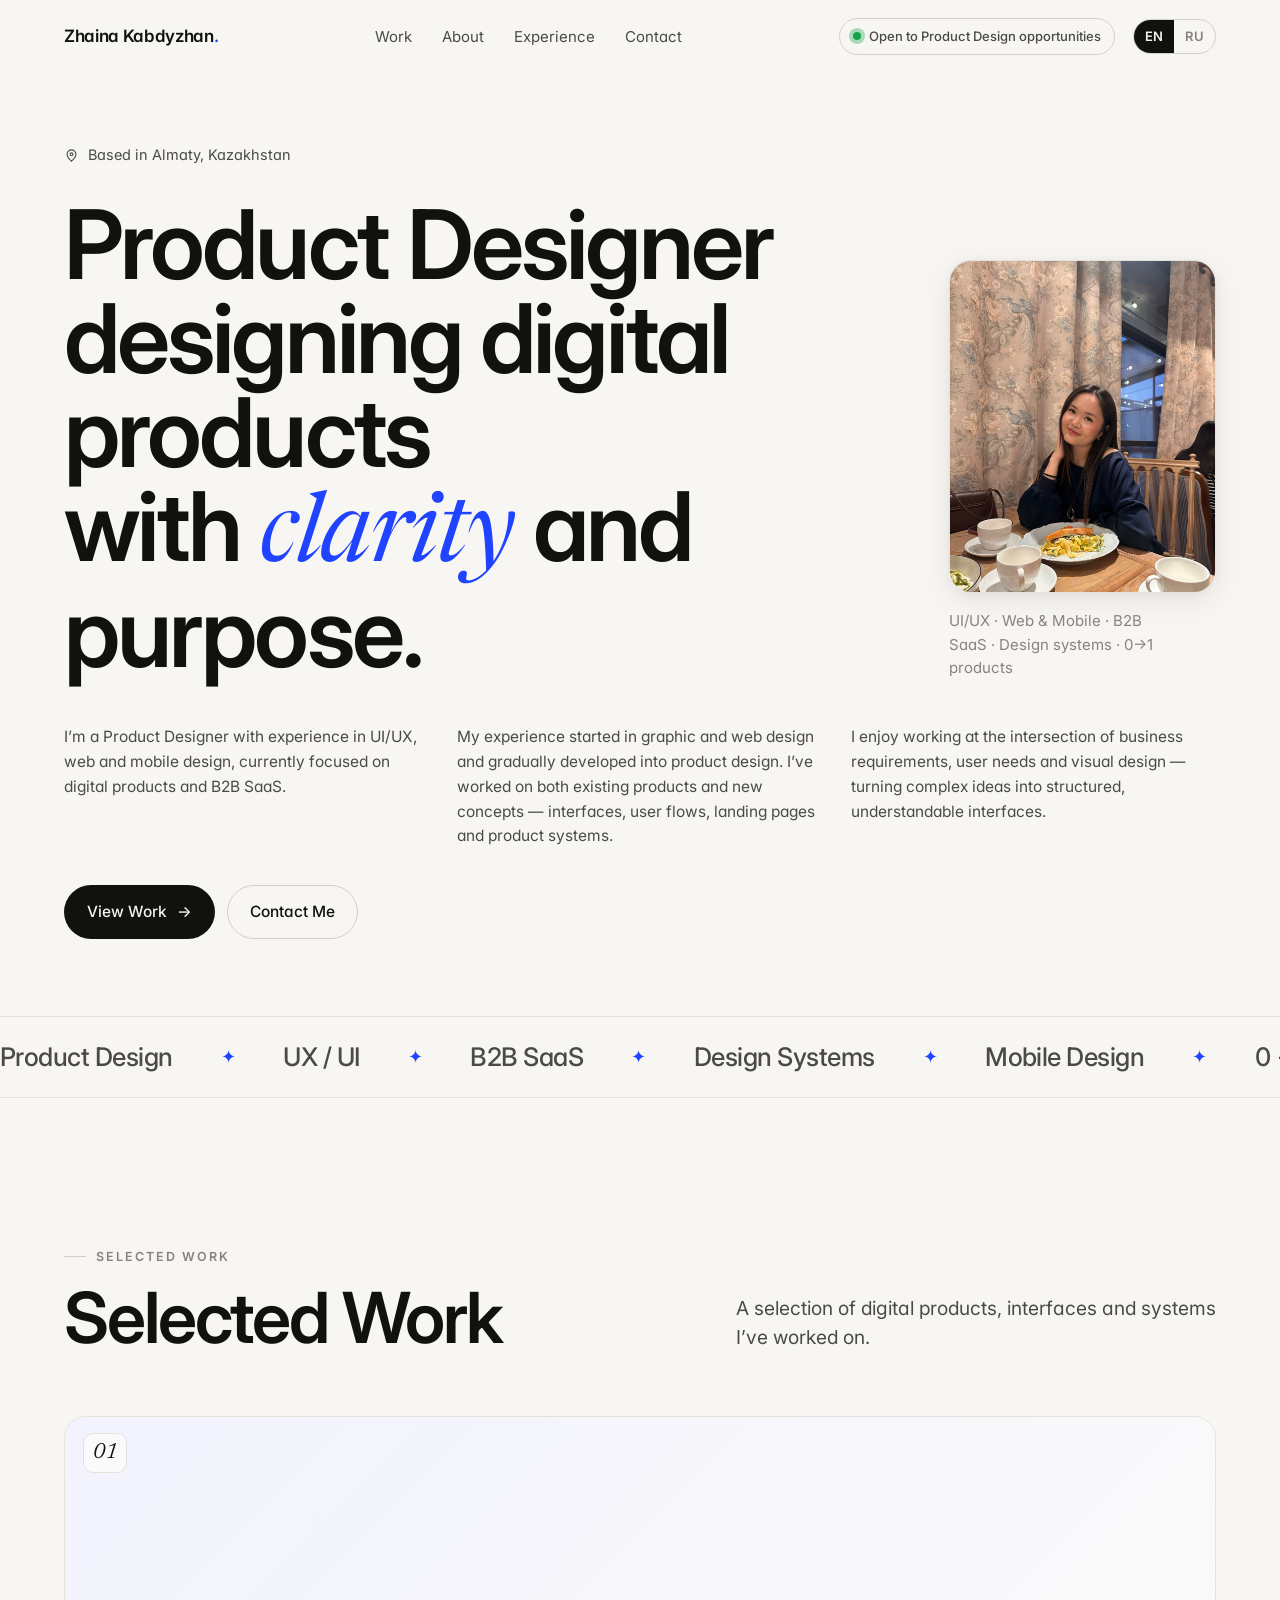
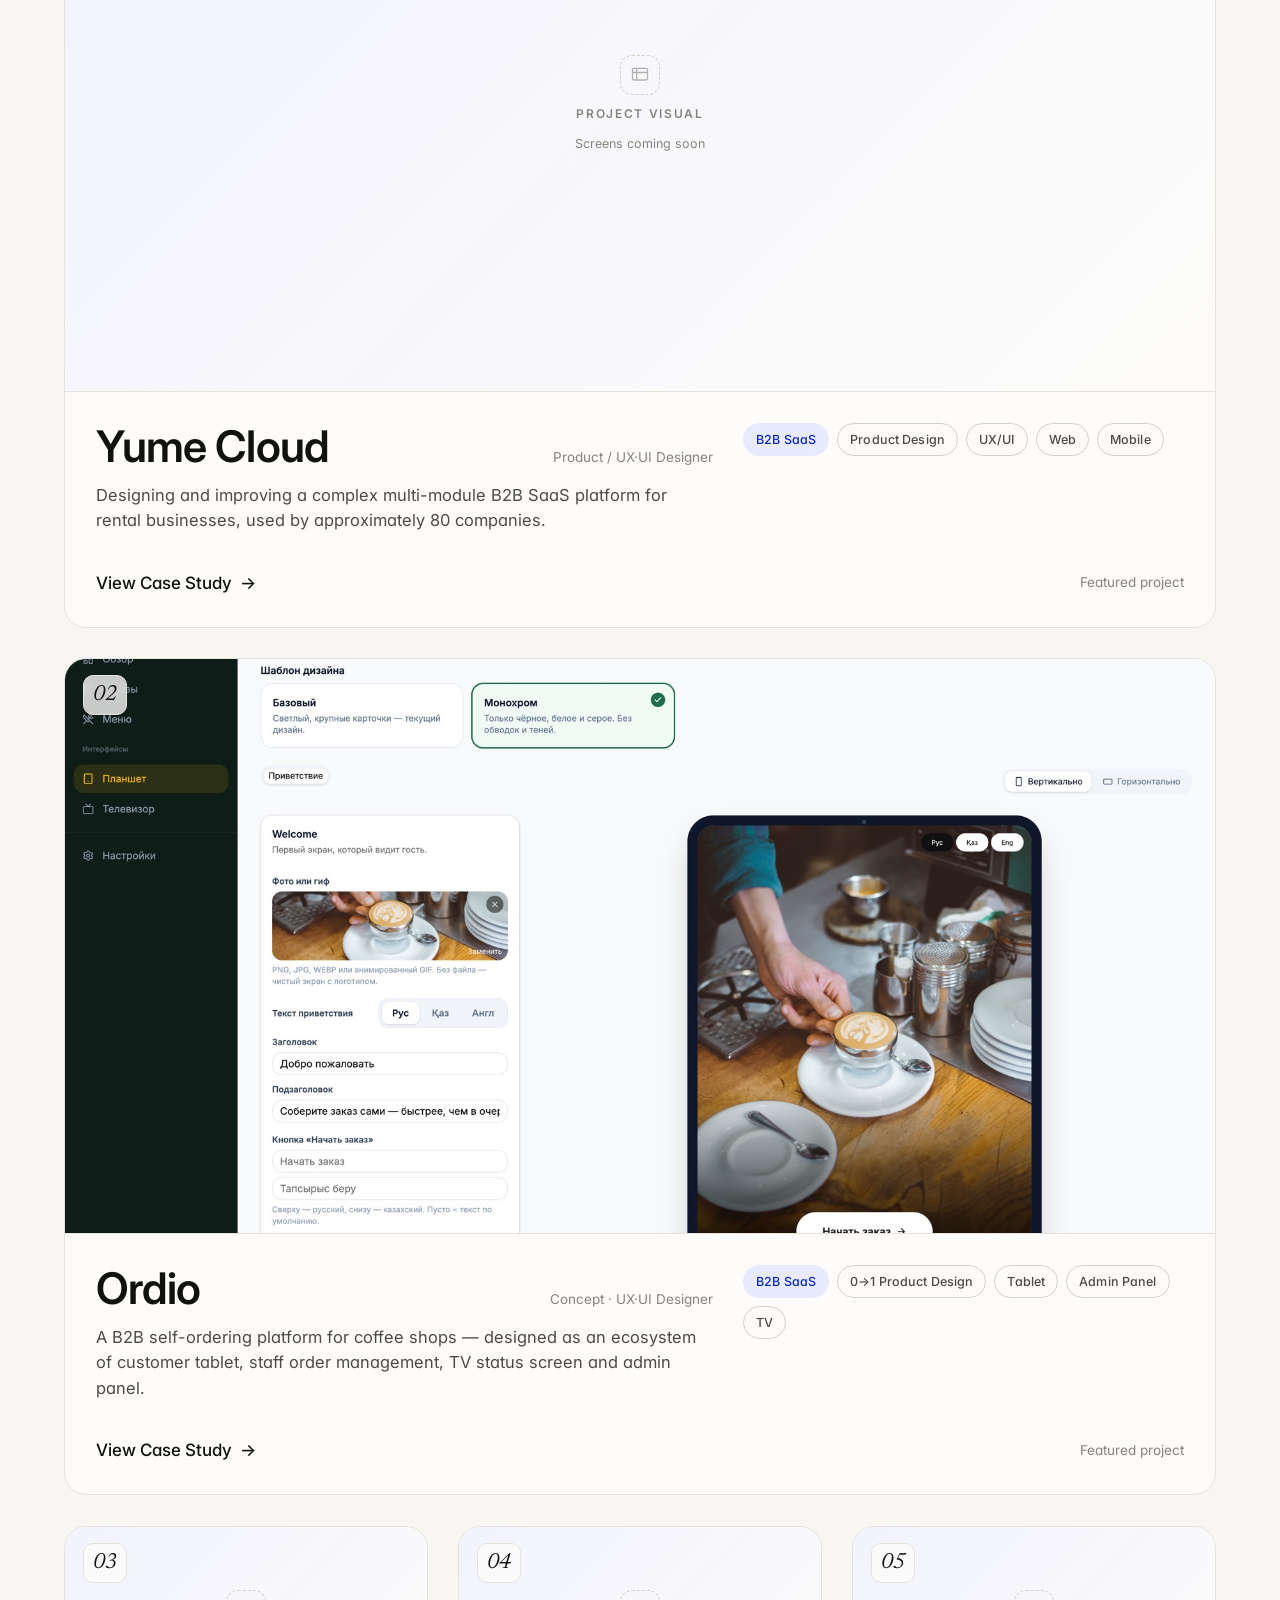
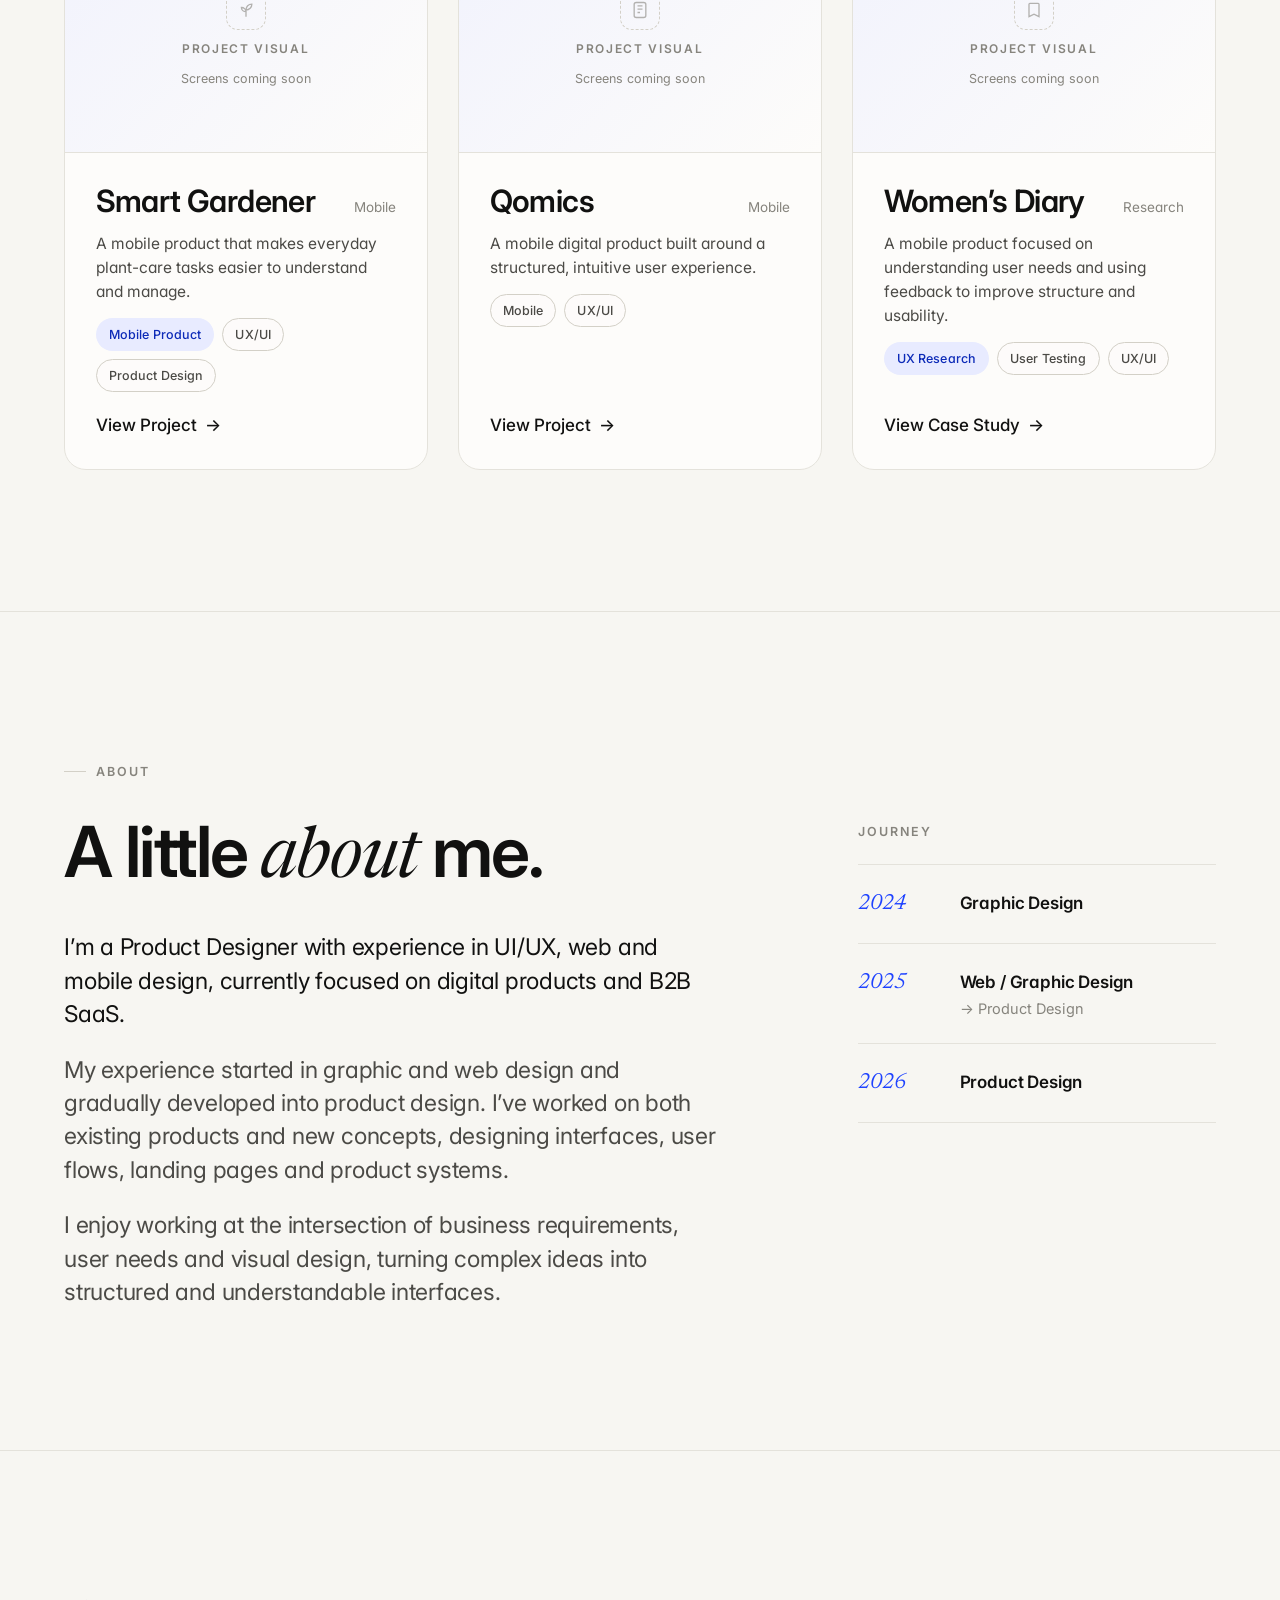
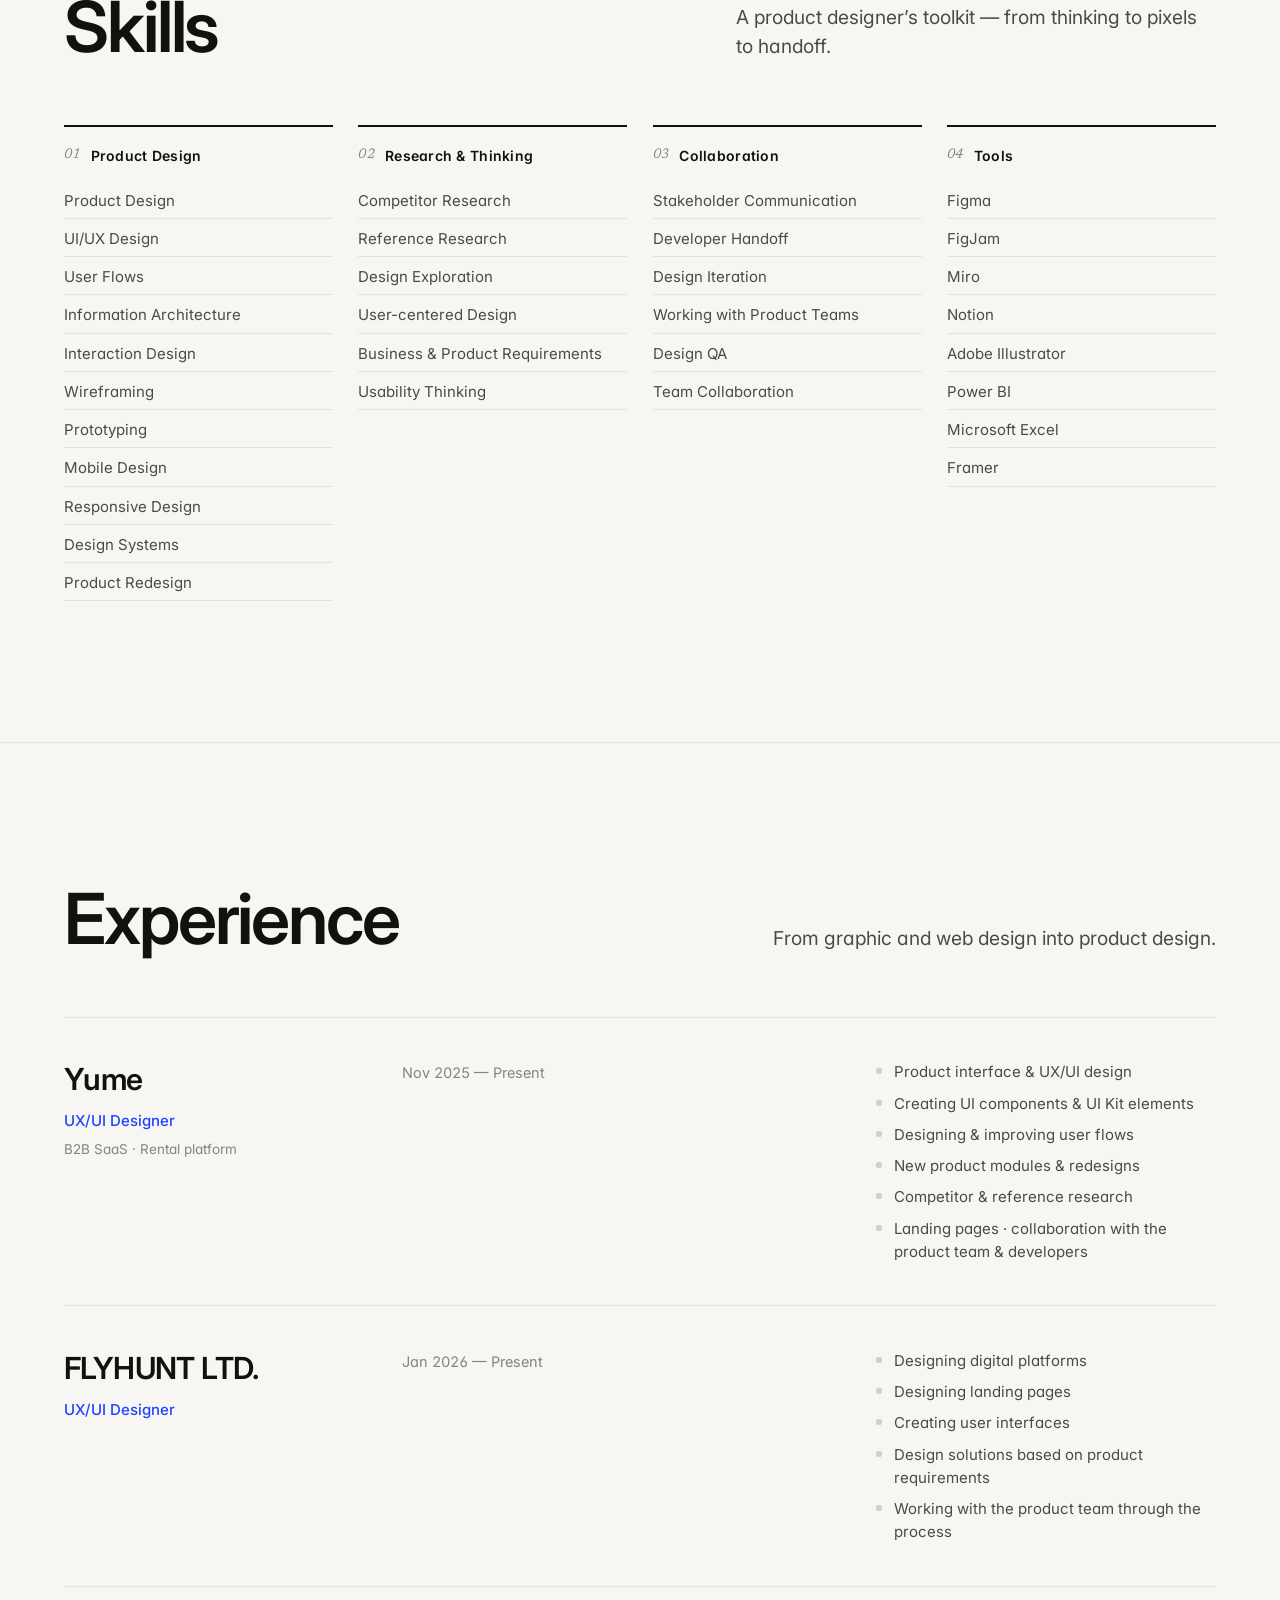
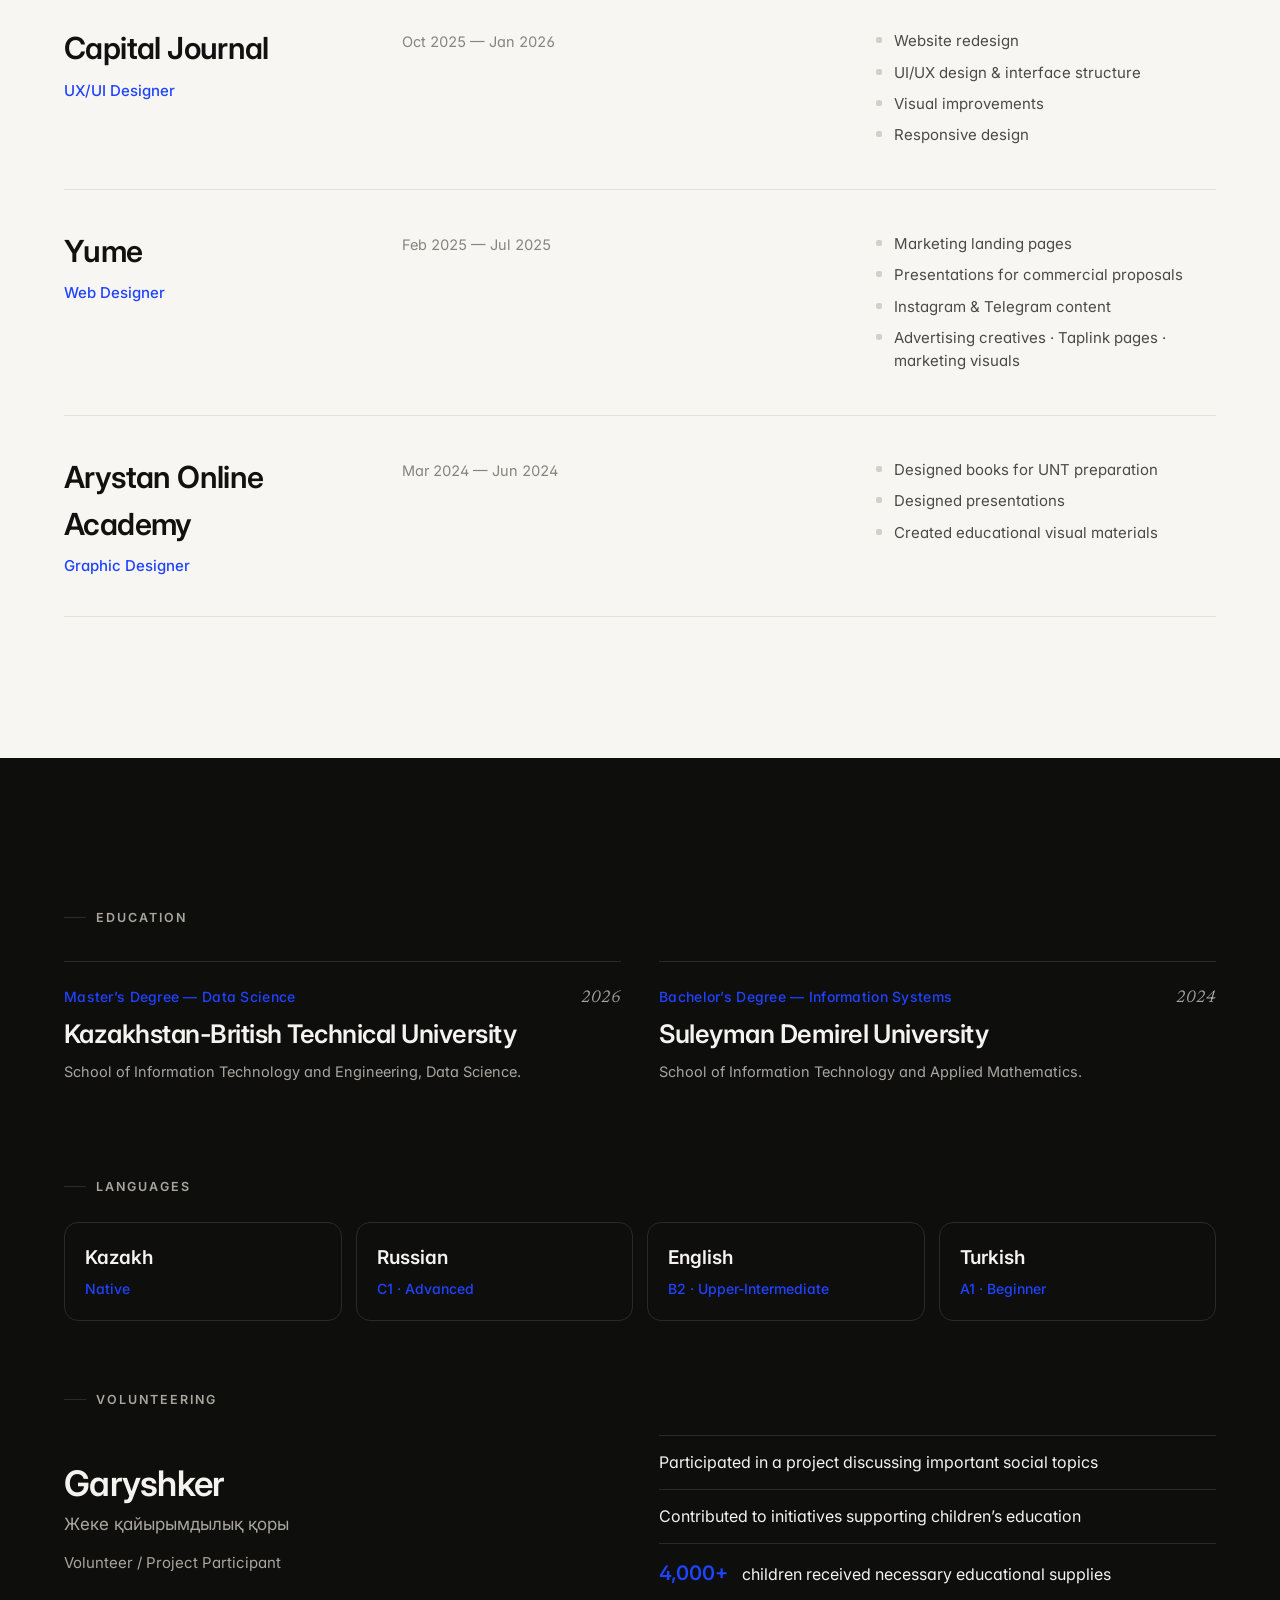
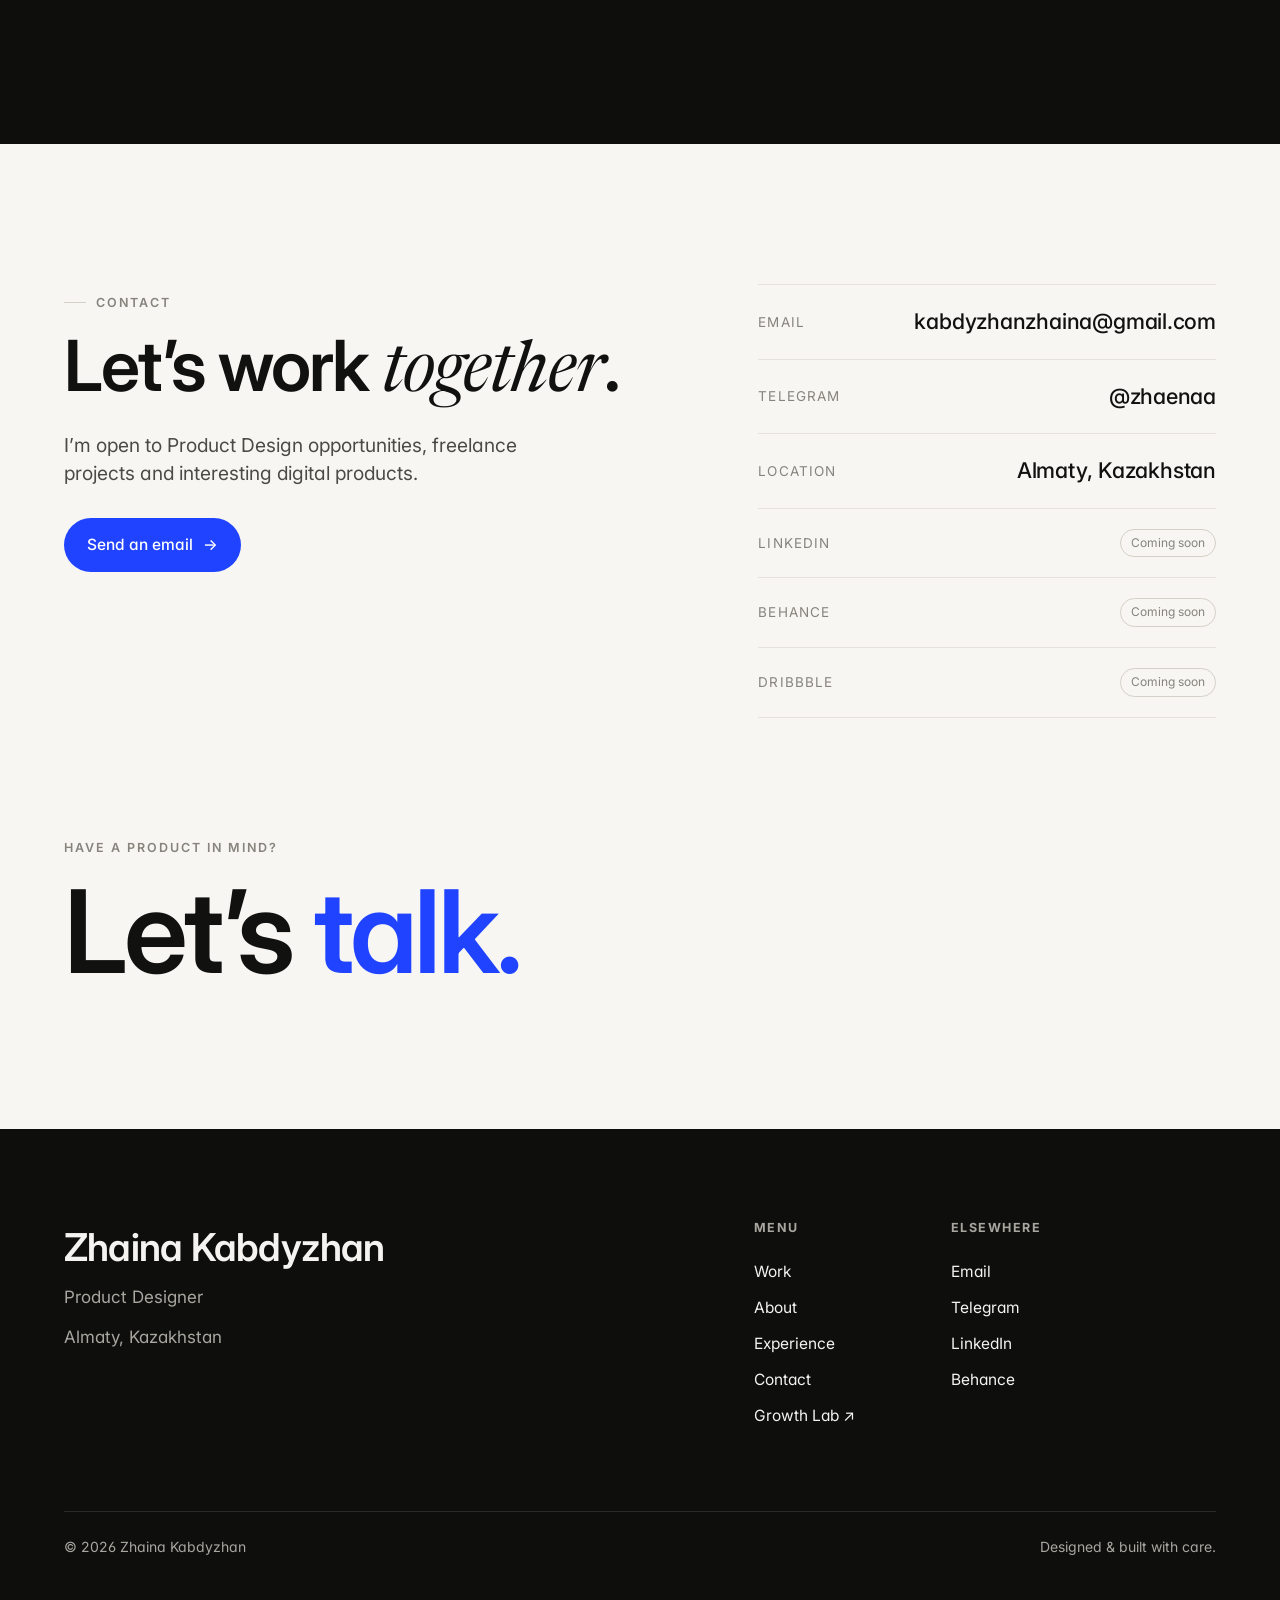
==== commit 72a9928e: "Growth Lab: личная платформа развития в /growth/ Отдельный сайт внутри репозитория портфолио под тре" ====
--- a/index.html
+++ b/index.html
@@ -563,6 +563,7 @@
         <a href="#about"><span lang="en">About</span><span lang="ru">Обо мне</span></a>
         <a href="#experience"><span lang="en">Experience</span><span lang="ru">Опыт</span></a>
         <a href="#contact"><span lang="en">Contact</span><span lang="ru">Контакты</span></a>
+        <a href="growth/"><span lang="en">Growth Lab ↗</span><span lang="ru">Growth Lab ↗</span></a>
       </div>
       <div class="f-meta">
         <h5><span lang="en">Elsewhere</span><span lang="ru">Связь</span></h5>
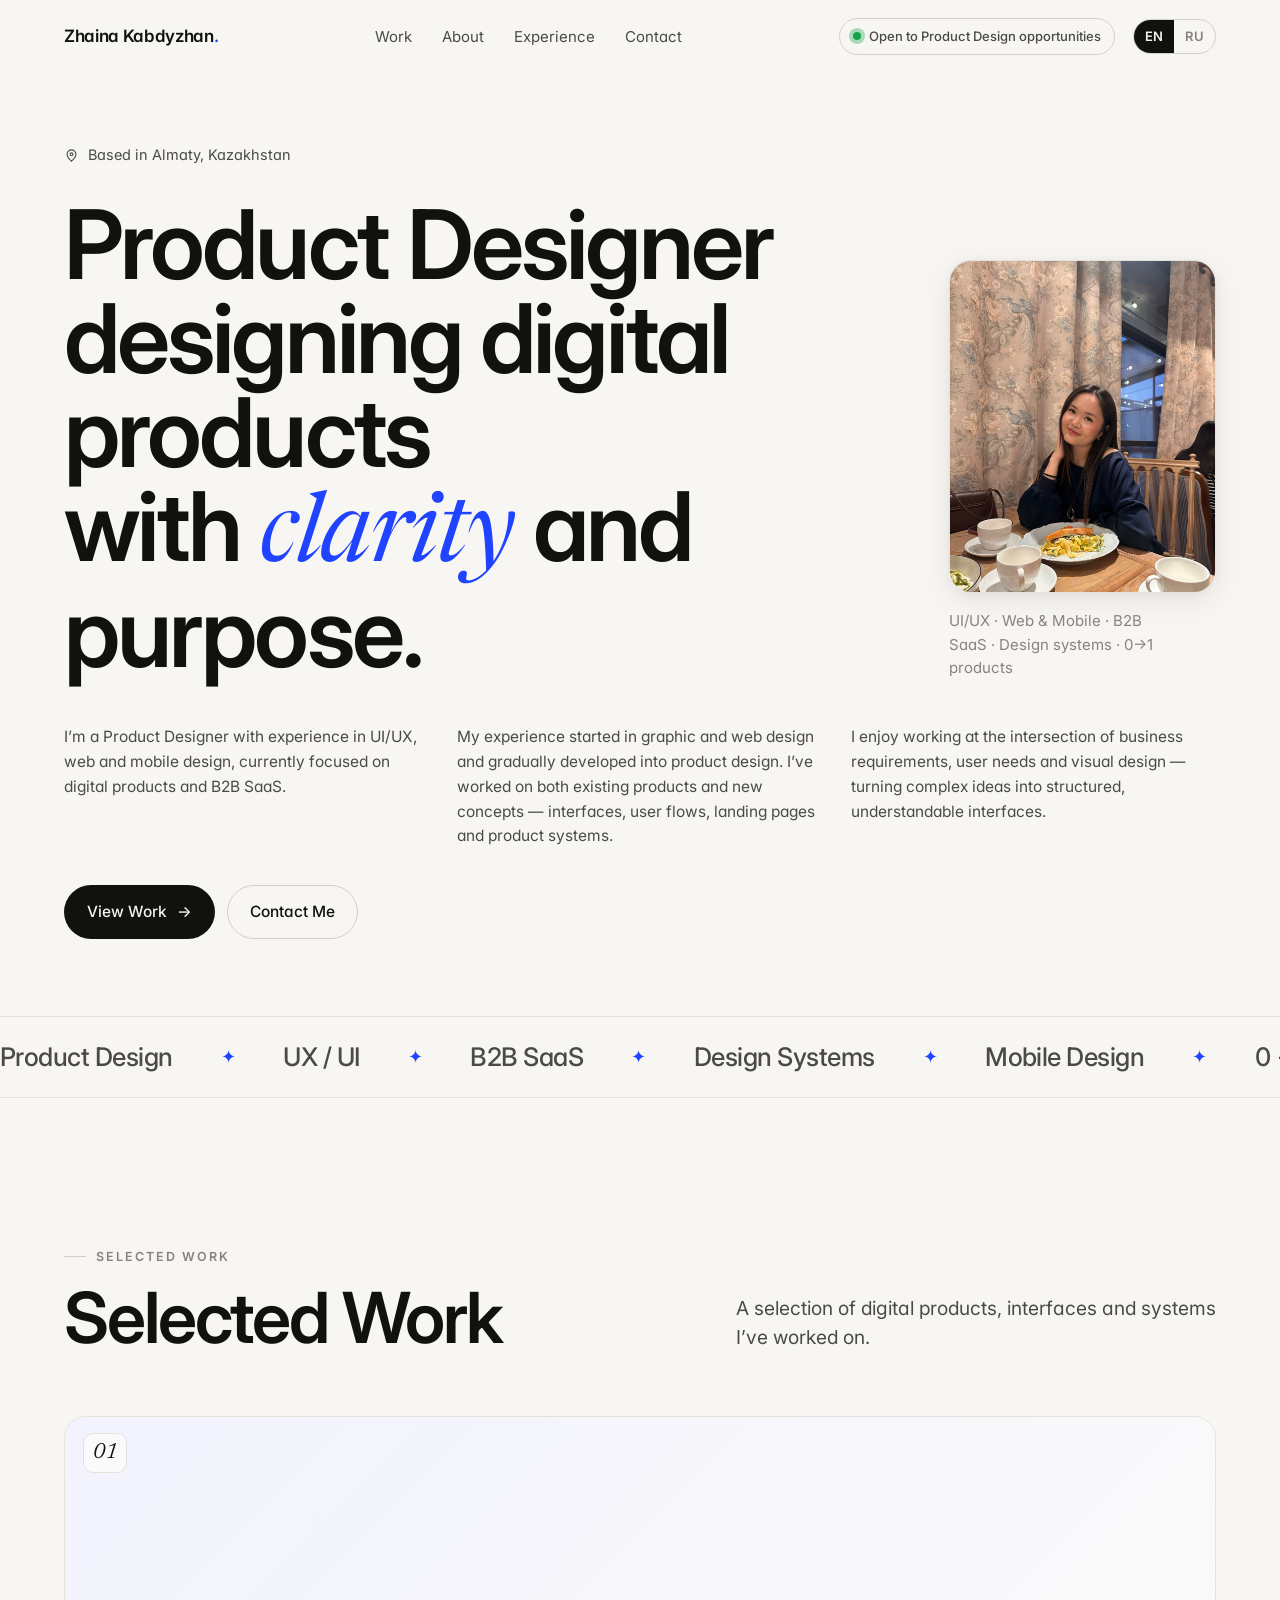
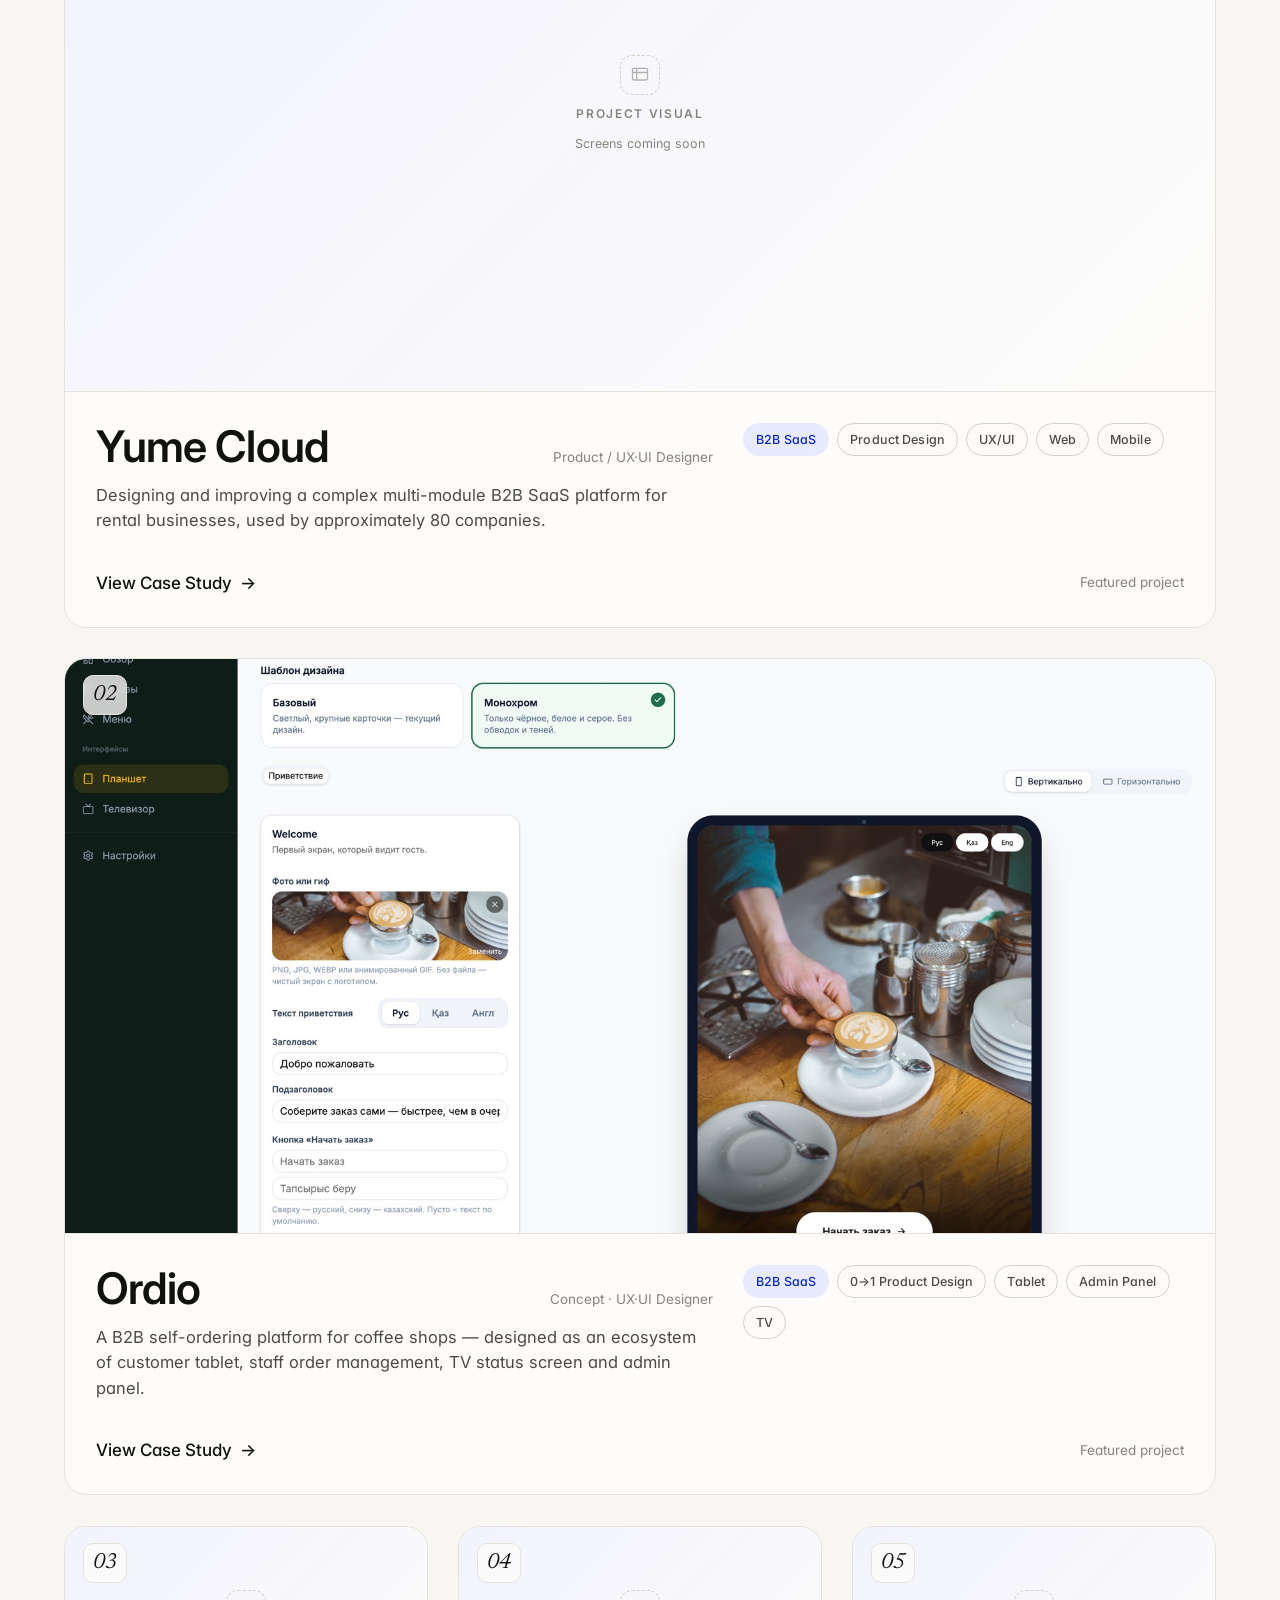
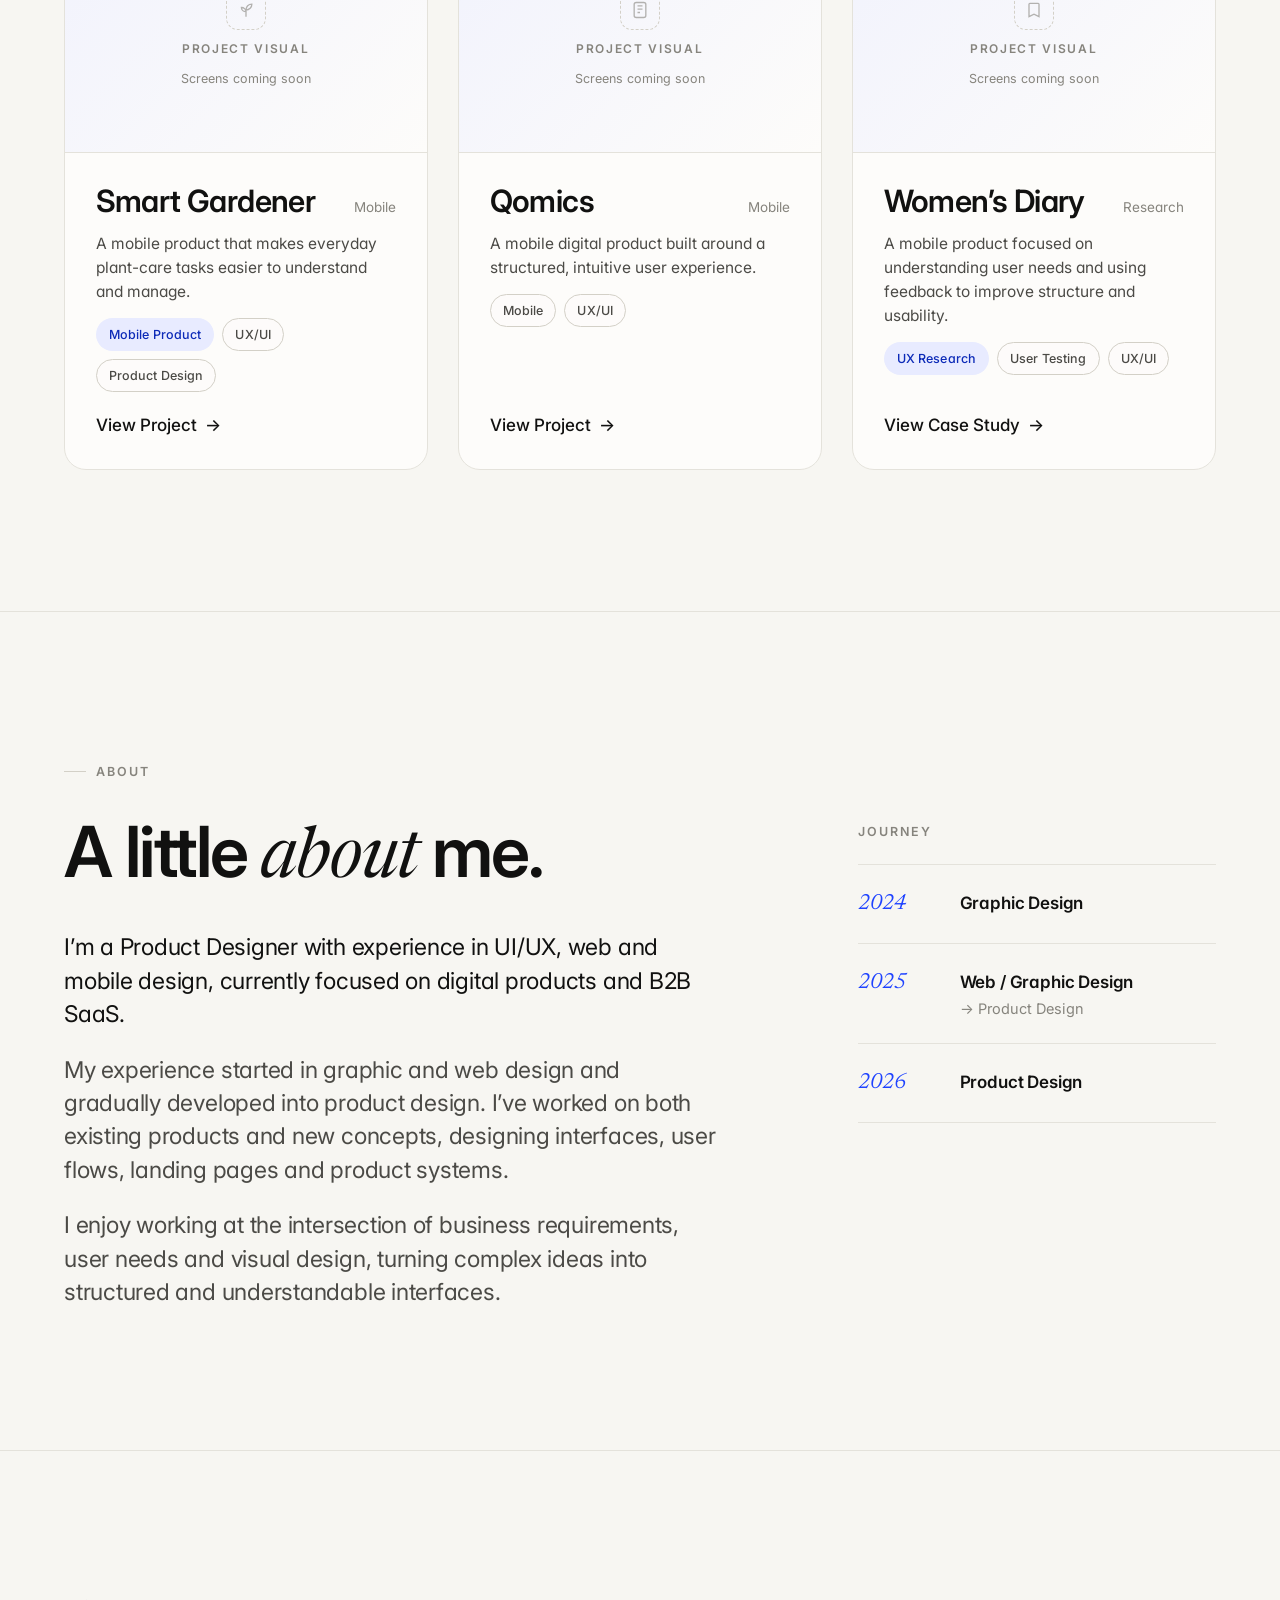
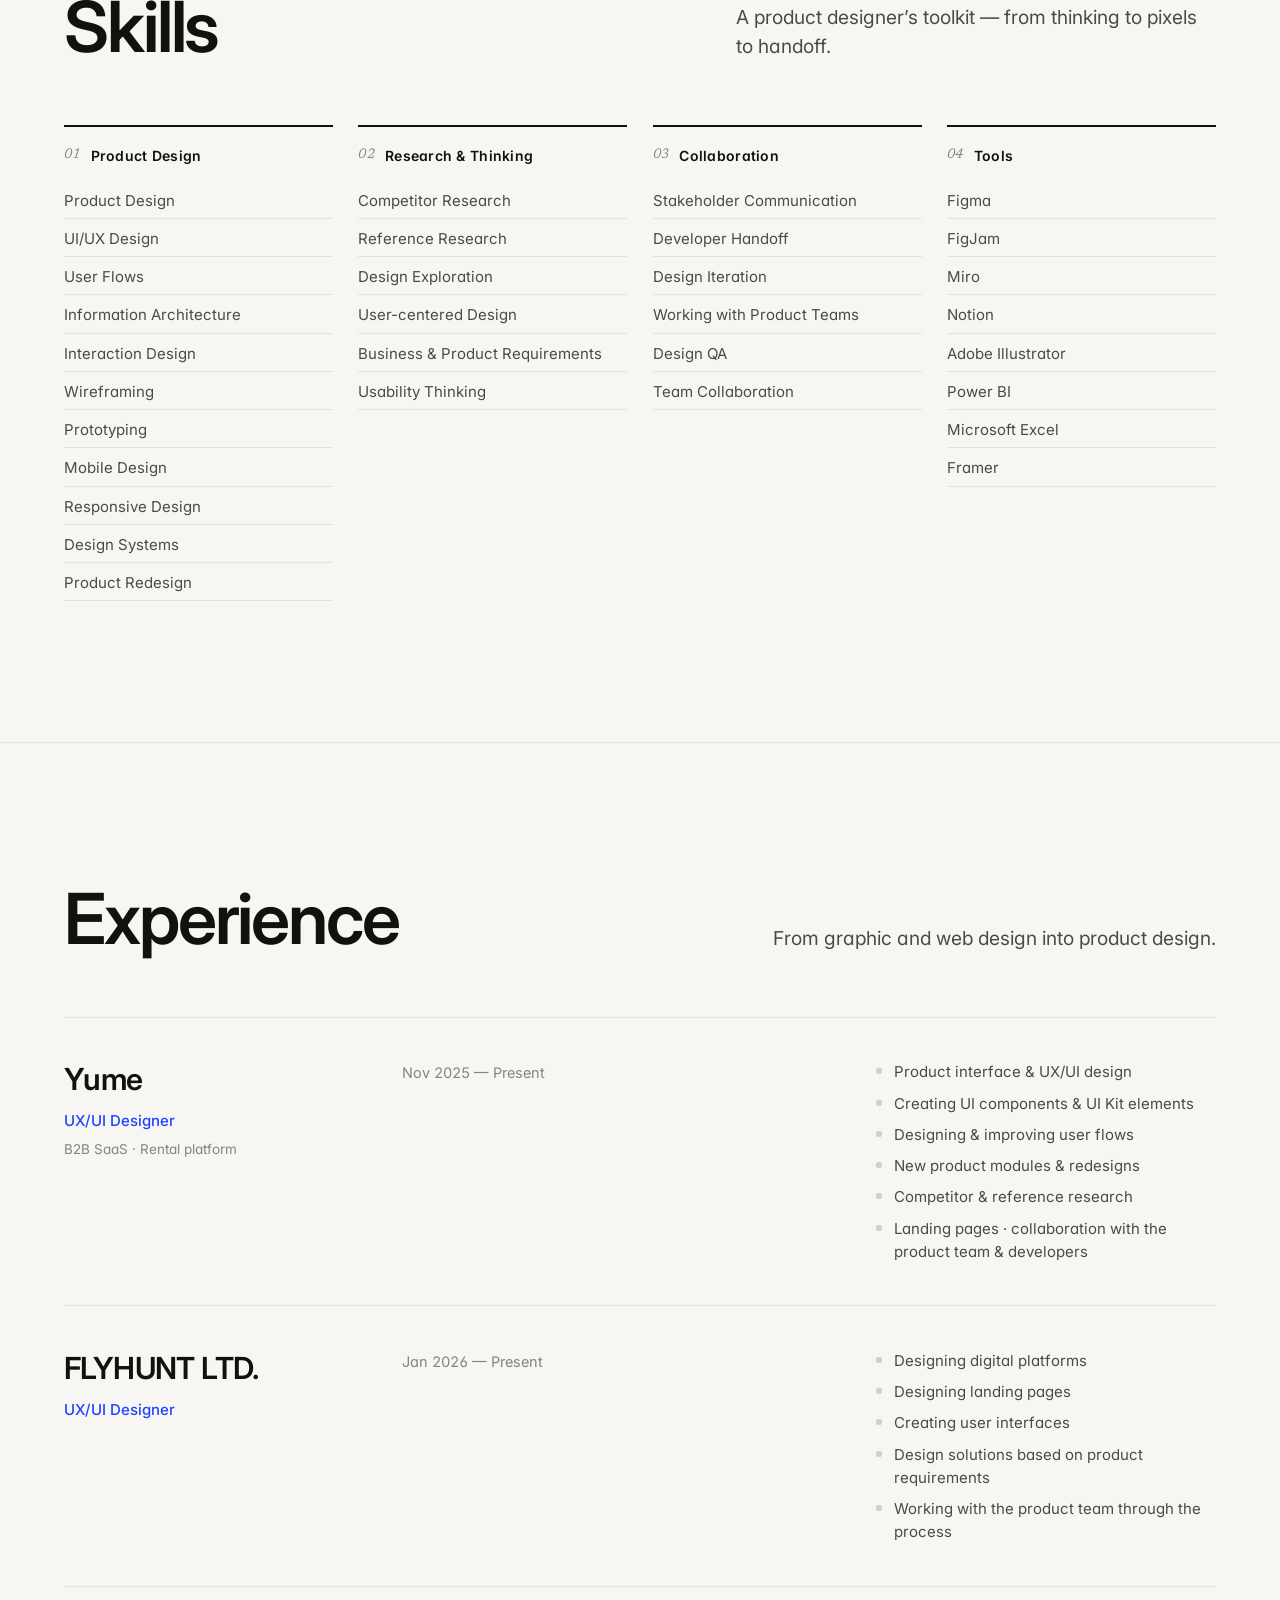
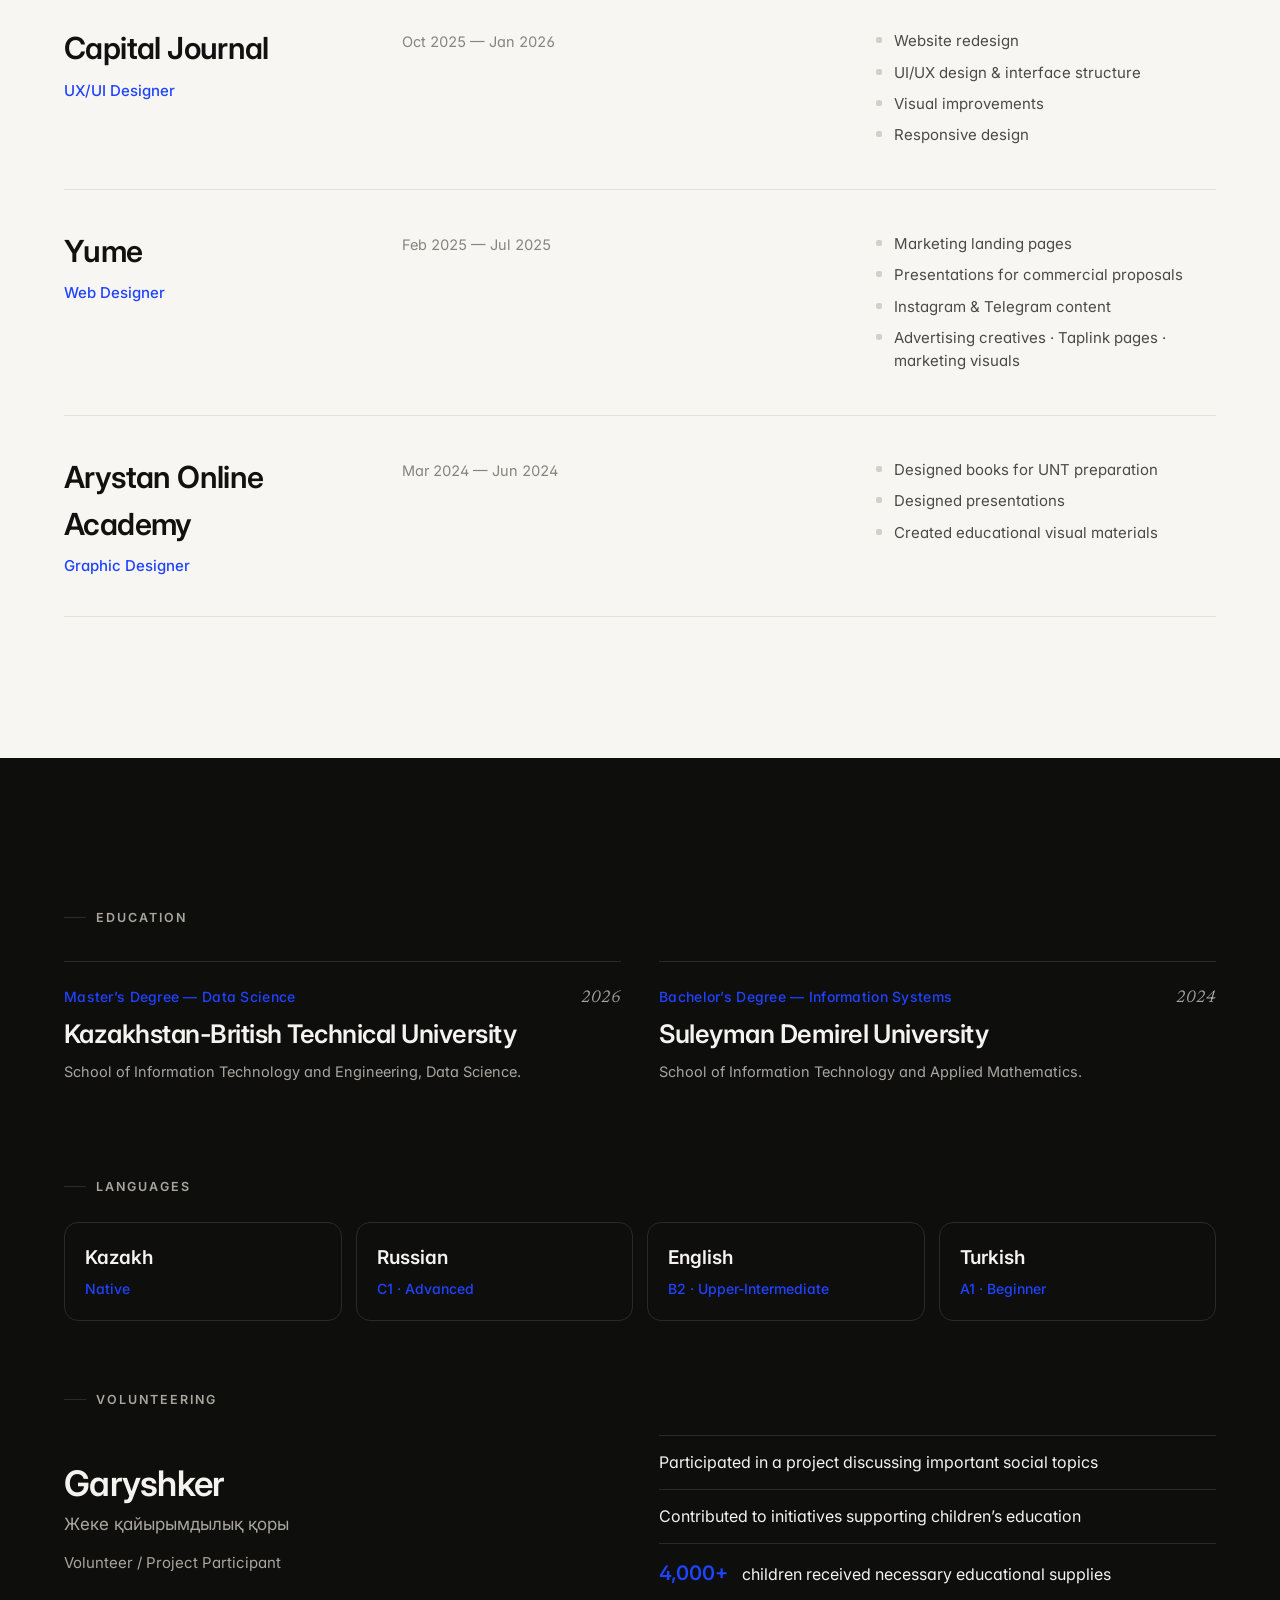
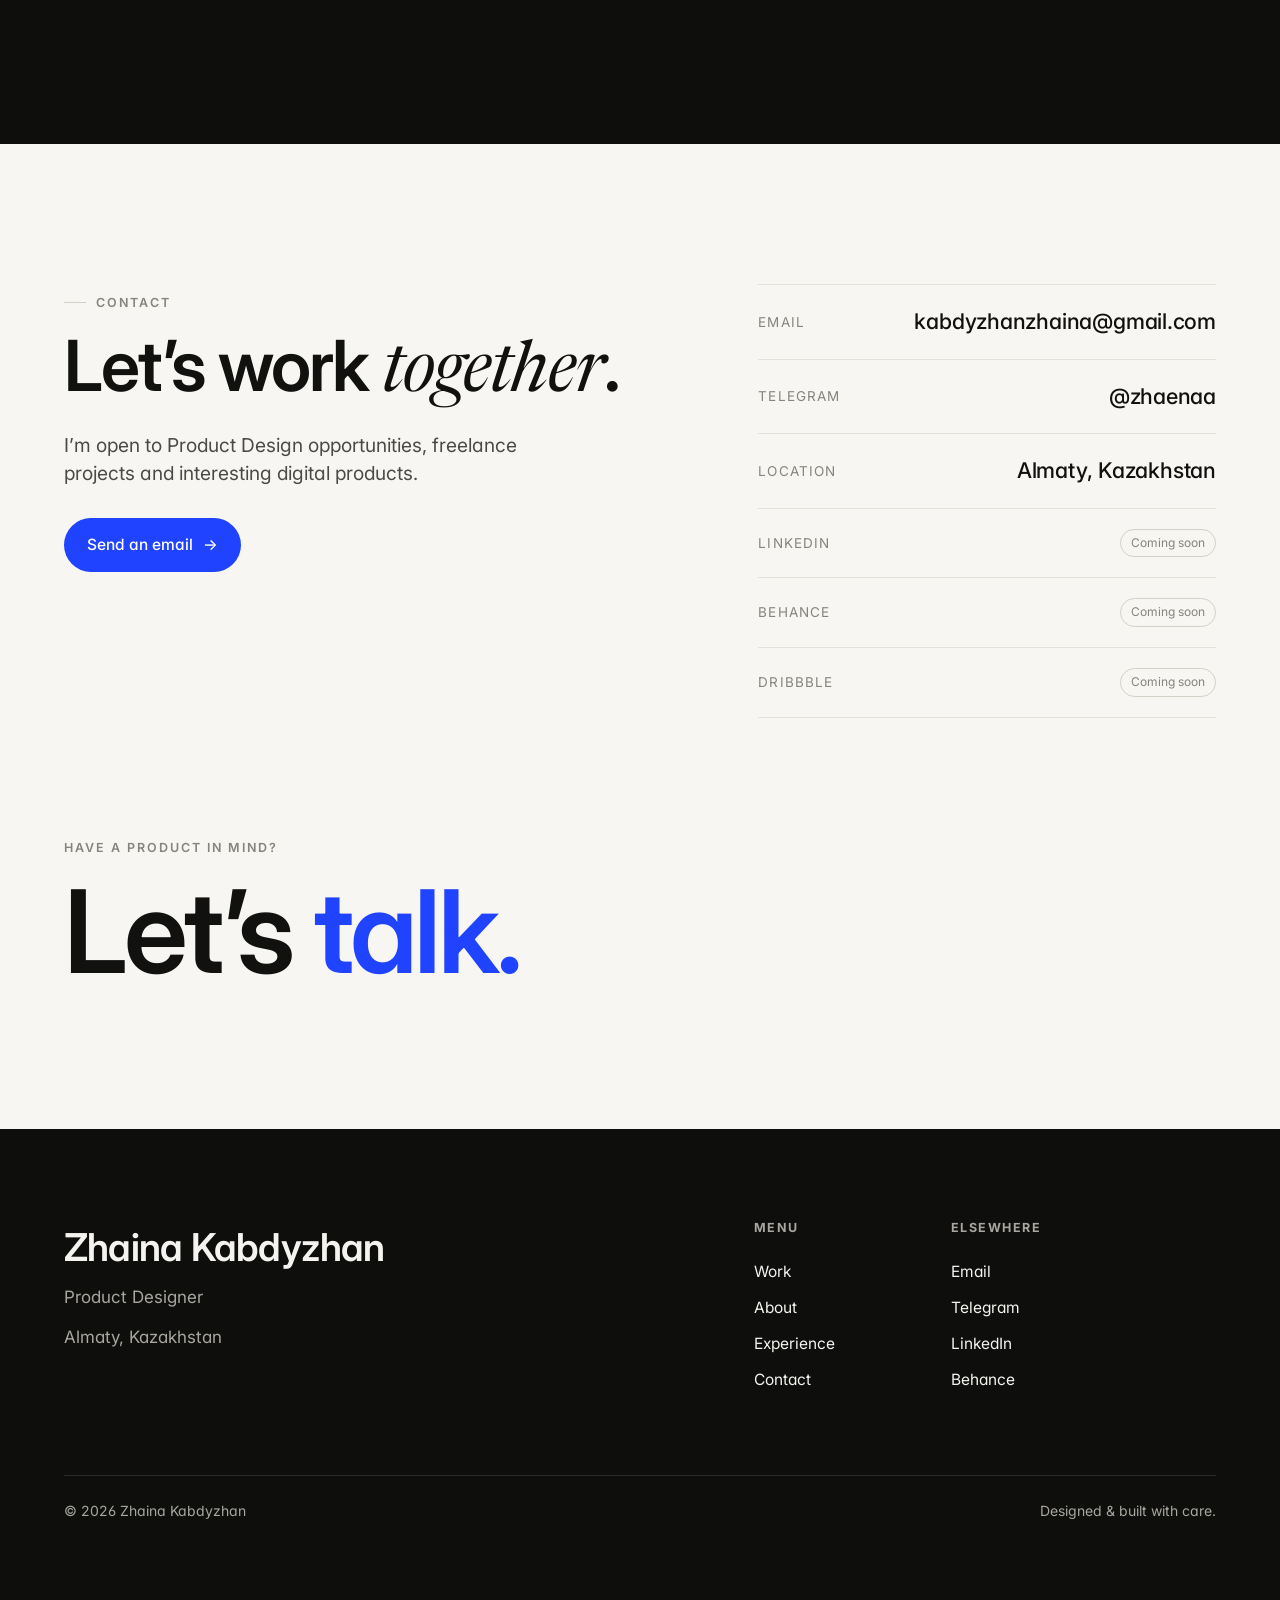
==== commit 2593152d: "Убрать Growth Lab с публичного сайта Платформа оказалась доступна на www.yume.cloud/portfolio/growth" ====
--- a/index.html
+++ b/index.html
@@ -563,7 +563,6 @@
         <a href="#about"><span lang="en">About</span><span lang="ru">Обо мне</span></a>
         <a href="#experience"><span lang="en">Experience</span><span lang="ru">Опыт</span></a>
         <a href="#contact"><span lang="en">Contact</span><span lang="ru">Контакты</span></a>
-        <a href="growth/"><span lang="en">Growth Lab ↗</span><span lang="ru">Growth Lab ↗</span></a>
       </div>
       <div class="f-meta">
         <h5><span lang="en">Elsewhere</span><span lang="ru">Связь</span></h5>
